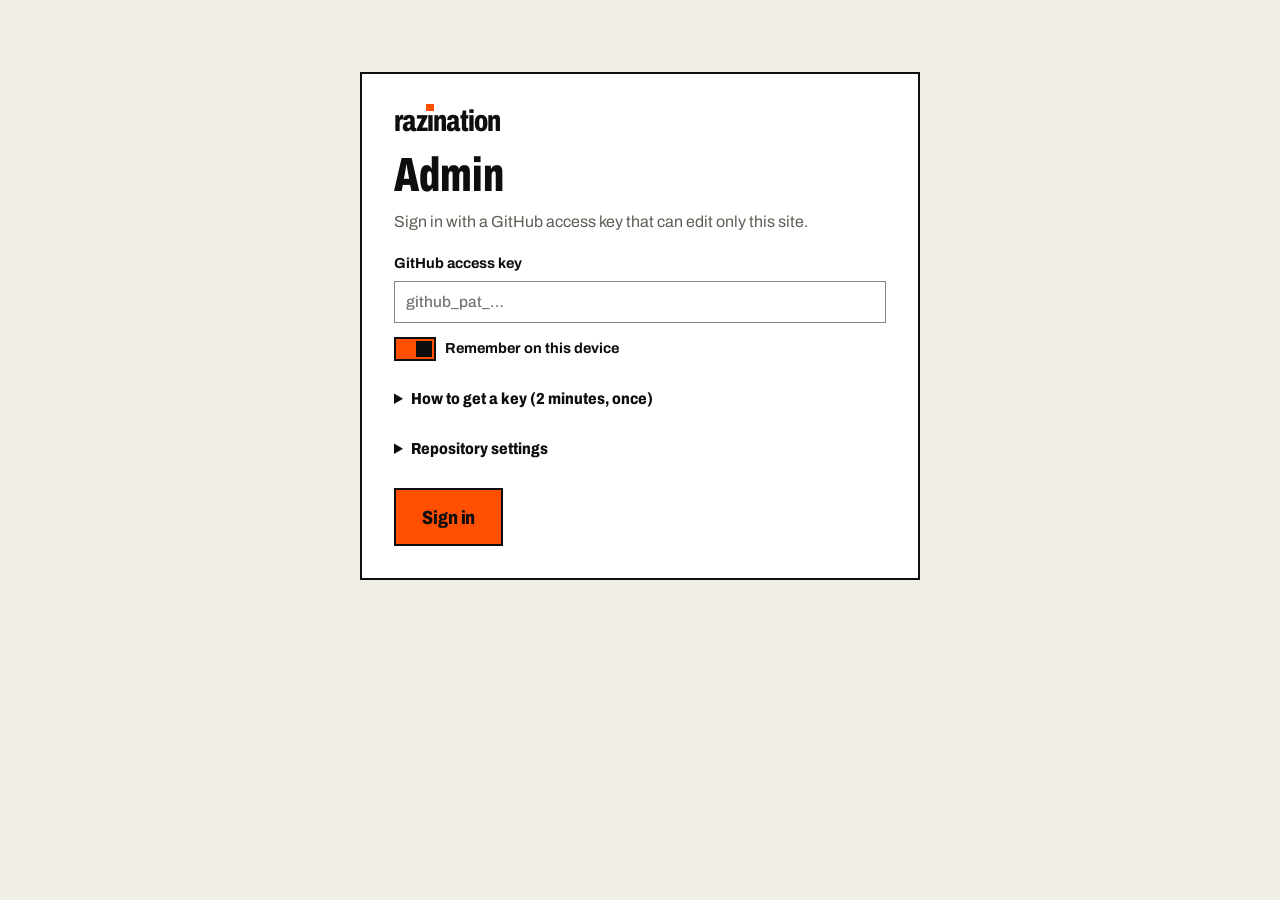
==== admin/index.html @ 31c2bafa "Add admin panel and data-driven pages - /admin/: sign in with a GitHub key; edit simulations (show/h" ====
<!DOCTYPE html>
<html lang="en">
<head>
<meta charset="UTF-8">
<meta name="viewport" content="width=device-width, initial-scale=1">
<meta name="robots" content="noindex, nofollow">
<title>Razination admin</title>
<link rel="icon" href="data:image/svg+xml,%3Csvg xmlns='http://www.w3.org/2000/svg' viewBox='0 0 32 32'%3E%3Crect width='32' height='32' fill='%230E0E0F'/%3E%3Crect x='12' y='13' width='8' height='14' fill='%23F2EFE8'/%3E%3Crect x='11' y='4' width='10' height='6' fill='%23FF4F00'/%3E%3C/svg%3E">
<link rel="stylesheet" href="../css/site.css">
<style>
  body { font-size: 16px; }
  .a-wrap { width: min(1080px, 100% - 32px); margin: 0 auto; }
  .a-top { position: sticky; top: 0; z-index: 20; background: var(--ink); color: var(--paper); }
  .a-top .a-wrap { display: flex; align-items: center; gap: 16px; min-height: 64px; flex-wrap: wrap; padding: 10px 0; }
  .a-top .logo { color: var(--paper); font-size: 26px; margin-right: auto; }
  .a-top .logo small { font-family: var(--mono); font-stretch: 75%; font-weight: 500; font-size: 12px; letter-spacing: .06em; text-transform: uppercase; color: var(--mute-dark); margin-left: 10px; }
  .a-status { font-family: var(--mono); font-stretch: 75%; font-size: 12.5px; letter-spacing: .04em; text-transform: uppercase; color: var(--mute-dark); }
  .a-status.is-dirty { color: var(--orange); }
  .a-top .btn { min-height: 44px; font-size: 16px; padding: 0 18px; }
  .a-top .btn:disabled { opacity: .4; cursor: default; }
  .a-top .lnk { color: var(--paper); font-weight: 600; font-size: 15px; background: none; border: 0; cursor: pointer; text-decoration: underline; text-underline-offset: 4px; padding: 0; }
  .a-tabs { display: flex; gap: 6px; margin: 28px 0 8px; flex-wrap: wrap; border-bottom: 2px solid var(--ink); }
  .a-tab { font: 800 17px var(--sans); font-stretch: 85%; background: none; color: var(--ink); border: 2px solid transparent; border-bottom: 0; padding: 12px 18px; cursor: pointer; margin-bottom: -2px; }
  .a-tab[aria-selected=true] { background: var(--ink); color: var(--paper); }
  main.a-wrap { padding-bottom: 140px; }
  h1.a-h { font-weight: 800; font-stretch: 66%; font-size: 52px; line-height: .95; letter-spacing: -.015em; margin: 36px 0 10px; }
  h2.a-h { font-weight: 800; font-stretch: 75%; font-size: 30px; line-height: 1; margin: 44px 0 12px; }
  .a-help { color: var(--mute); margin: 0 0 18px; max-width: 64ch; line-height: 1.5; }
  .a-help code, .af code { font-family: var(--mono); font-size: 13px; background: var(--paper-2); padding: 1px 5px; }
  .acard { background: #fff; border: 2px solid var(--ink); padding: 18px 20px; margin-bottom: 14px; }
  .acard--flat { background: var(--paper-2); border-color: var(--line); }
  .row { display: flex; align-items: center; gap: 12px 14px; flex-wrap: wrap; }
  .grow { flex: 1; min-width: 180px; }
  .thumb { width: 128px; aspect-ratio: 16/9; object-fit: cover; border: 1px solid var(--ink); background: var(--paper-2); flex: none; }
  .acard h3 { font-size: 22px; font-stretch: 80%; margin: 0 0 2px; }
  .acard small { color: var(--mute); }
  .af { display: grid; gap: 6px; font-weight: 700; font-size: 14.5px; margin-bottom: 14px; }
  .af small { font-weight: 400; color: var(--mute); }
  .grid2 { display: grid; grid-template-columns: 1fr 1fr; gap: 0 18px; }
  .grid3 { display: grid; grid-template-columns: repeat(3, 1fr); gap: 0 18px; }
  .grid4 { display: grid; grid-template-columns: repeat(4, 1fr); gap: 0 14px; }
  @media (max-width: 720px) { .grid2, .grid3, .grid4 { grid-template-columns: 1fr; } }
  input[type=text], input[type=url], input[type=email], input[type=tel], input[type=password], input[type=number], input:not([type]), textarea, select {
    width: 100%; font: 500 15.5px/1.4 var(--sans); color: var(--ink); background: #fff; border: 1.5px solid var(--line-strong); padding: 9px 11px; border-radius: 0;
  }
  input:focus, textarea:focus, select:focus { outline: 3px solid var(--ink); outline-offset: 0; border-color: var(--ink); }
  textarea { resize: vertical; min-height: 64px; }
  input[type=file] { font: 500 14px var(--sans); }
  .sw { display: inline-flex; align-items: center; gap: 9px; font-weight: 700; font-size: 14.5px; cursor: pointer; user-select: none; }
  .sw input { appearance: none; width: 42px; height: 24px; background: var(--line); position: relative; cursor: pointer; margin: 0; border: 2px solid var(--ink); }
  .sw input::after { content: ""; position: absolute; top: 2px; left: 2px; width: 16px; height: 16px; background: var(--ink); transition: left .15s; }
  .sw input:checked { background: var(--orange); }
  .sw input:checked::after { left: 20px; }
  .ib { font: 700 14px var(--sans); background: #fff; color: var(--ink); border: 2px solid var(--ink); padding: 7px 12px; cursor: pointer; text-decoration: none; display: inline-flex; align-items: center; gap: 6px; }
  .ib:hover { background: var(--ink); color: var(--paper); }
  .ib:disabled { opacity: .3; cursor: default; background: #fff; color: var(--ink); }
  .ib--danger { border-color: var(--orange-text); color: var(--orange-text); }
  .ib--danger:hover { background: var(--orange-text); color: #fff; }
  .badge { display: inline-flex; align-items: center; gap: 6px; font-family: var(--mono); font-stretch: 75%; font-size: 11.5px; letter-spacing: .04em; text-transform: uppercase; padding: 3px 7px; background: var(--ink); color: var(--paper); vertical-align: middle; }
  .badge--orange { background: var(--orange); color: var(--ink); }
  .badge--line { background: none; color: var(--mute); border: 1px solid var(--line-strong); }
  .edit { margin-top: 18px; padding-top: 18px; border-top: 2px solid var(--line); }
  .imgs { display: grid; grid-template-columns: repeat(3, 1fr); gap: 16px; }
  @media (max-width: 720px) { .imgs { grid-template-columns: 1fr; } }
  .imgs figure { margin: 0; display: grid; gap: 8px; }
  .imgs img { width: 100%; aspect-ratio: 16/9; object-fit: cover; border: 1px solid var(--ink); background: var(--paper-2); }
  .imgs .empty { aspect-ratio: 16/9; display: grid; place-items: center; border: 1px dashed var(--line-strong); color: var(--mute); font-size: 13px; text-align: center; padding: 8px; }
  .login { width: min(560px, 100% - 32px); margin: 8vh auto; background: #fff; border: 2px solid var(--ink); padding: 32px; }
  .login h1 { font-weight: 800; font-stretch: 66%; font-size: 48px; line-height: .95; margin: 14px 0 12px; }
  .login ol { color: var(--mute); padding-left: 1.2em; font-size: 15px; line-height: 1.5; }
  .login li { margin-bottom: 6px; }
  .msg { padding: 14px 16px; background: #fff; border: 2px solid var(--ink); margin: 18px 0; font-weight: 600; }
  .msg--err { border-color: var(--orange-text); color: var(--orange-text); }
  .msg--ok { border-left: 10px solid var(--ink); }
  details.more { margin: 8px 0 14px; }
  details.more summary { cursor: pointer; font-weight: 800; font-stretch: 85%; margin-bottom: 12px; }
  .pill { display: inline-block; font-family: var(--mono); font-stretch: 75%; font-size: 12px; text-transform: uppercase; letter-spacing: .04em; color: var(--mute); }
  .sticky-note { position: fixed; right: 16px; bottom: 16px; z-index: 30; background: var(--ink); color: var(--paper); padding: 12px 16px; display: none; gap: 12px; align-items: center; box-shadow: 0 0 0 2px var(--orange); }
  .sticky-note.show { display: flex; }
  .sticky-note .btn { min-height: 40px; font-size: 15px; padding: 0 14px; }
  .measure { position: absolute; left: -9999px; top: 0; white-space: nowrap; font-size: 100px; }
</style>
</head>
<body>
<div id="app"></div>
<script src="../js/render.js"></script>
<script src="admin.js"></script>
</body>
</html>
---- css/site.css ----
/* =====================================================================
   RAZINATION · site styles
   ---------------------------------------------------------------------
   Brand idea   "Fail here. Not on the job."  The safe place to make the
                mistake, so it never happens for real.
   Orange       Flight-recorder orange. It marks THE MISTAKE (and the one
                main button on a screen). Nothing else is orange.
   Ink / paper  Everything else. "The right way" is ink with a tick.
   Square       The orange square is the mistake marker: the dot on the
                i in the logo, the cut point in a replay, the week the
                mistakes get designed, the bullet in lists.
   Type         Archivo condensed 800 for headlines (placard energy),
                Archivo for text, Martian Mono only for real data.
   Frame        Every section sits on a 1280 px frame. Simulations run at
                1280x720 and scale down, keeping 16:9, on smaller screens.
   ===================================================================== */

@font-face{font-family:"Archivo";src:url(../fonts/archivo.woff2) format("woff2");font-weight:100 900;font-stretch:62% 125%;font-display:swap}
@font-face{font-family:"Martian Mono";src:url(../fonts/martian-mono.woff2) format("woff2");font-weight:100 800;font-stretch:75% 112.5%;font-display:swap}

:root{
  --ink:#0E0E0F;
  --ink-2:#18181A;
  --ink-3:#242427;
  --paper:#F2EFE8;
  --paper-2:#E8E3D7;
  --mute:#625E57;        /* secondary text on paper  5.6:1 */
  --mute-dark:#A3A097;   /* secondary text on ink    7.4:1 */
  --line:#CFC9BB;
  --line-strong:#8A857C; /* form borders on paper    3.2:1 */
  --line-dark:#36363A;
  --orange:#FF4F00;      /* ink text on it            5.9:1 */
  --orange-text:#B83800; /* orange as text on paper   5.1:1 */
  --frame:1280px;
  --gutter:clamp(16px,3vw,40px);
  --head:66px;
  --sans:"Archivo","Arial Narrow",Arial,sans-serif;
  --mono:"Martian Mono",ui-monospace,Menlo,Consolas,monospace;
  --cut:cubic-bezier(.65,0,.35,1);
}

*{box-sizing:border-box;min-width:0}
html{scroll-behavior:smooth;scroll-padding-top:calc(var(--head) + 12px);-webkit-text-size-adjust:100%}
body{margin:0;background:var(--paper);color:var(--ink);font:400 17px/1.55 var(--sans);font-stretch:100%;-webkit-font-smoothing:antialiased;overflow-x:clip}
img,svg{display:block;max-width:100%}
a{color:inherit}
button{font:inherit;color:inherit}
p{margin:0}
ul,ol{margin:0;padding:0;list-style:none}
:focus-visible{outline:3px solid var(--ink);outline-offset:3px}
.on-ink :focus-visible,.sec--ink :focus-visible,.band :focus-visible,.foot :focus-visible{outline-color:var(--orange)}
.sr-only{position:absolute!important;width:1px;height:1px;padding:0;margin:-1px;overflow:hidden;clip:rect(0 0 0 0);white-space:nowrap;border:0}
.skip{position:absolute;left:12px;top:-80px;z-index:100;background:var(--ink);color:var(--paper);padding:12px 16px;font-weight:700;text-decoration:none}
.skip:focus{top:12px}

.frame{width:min(var(--frame),100% - 2*var(--gutter));margin-inline:auto}

/* ---------- type ---------- */
h1,h2,h3{margin:0;font-weight:800;text-wrap:balance}
.placard{font-stretch:62%;font-weight:800;letter-spacing:-.018em;line-height:.86}
.hero .frame{container-type:inline-size}
h1.placard{font-size:clamp(40px,11.5vw,156px);font-size:calc(var(--fit,13)*1cqi);white-space:nowrap}
h1.placard>span{display:inline-block}
@media(max-width:700px){h1.placard{white-space:normal;font-size:calc(var(--fit-m,20)*1cqi);line-height:.88}}
h2.placard{font-size:clamp(46px,7.6vw,104px)}
h3{font-size:24px;font-stretch:88%;letter-spacing:-.015em;line-height:1.08}
.data{font-family:var(--mono);font-stretch:75%;font-weight:500;font-size:12.5px;letter-spacing:.03em;text-transform:uppercase;line-height:1.4}
.sq{display:inline-block;width:.62em;height:.62em;background:var(--orange);flex:none}
.sq--ink{background:var(--ink)}
.lede{font-size:clamp(18px,1.55vw,21px);line-height:1.42}
.mute{color:var(--mute)}

/* ---------- logo: the first i carries an orange square for a dot ---------- */
.logo{display:inline-flex;align-items:baseline;text-decoration:none;font-weight:800;font-stretch:72%;font-size:30px;letter-spacing:-.025em;line-height:1}
.logo .i{position:relative;display:inline-block}
.logo .i::after{content:"";position:absolute;left:50%;top:-.07em;width:.25em;height:.25em;margin-left:-.125em;background:var(--orange)}

/* ---------- buttons ---------- */
.btn{--b:var(--orange);--t:var(--ink);--s:var(--ink);position:relative;display:inline-flex;align-items:center;justify-content:center;gap:12px;min-height:58px;padding:0 26px;background:var(--b);color:var(--t);border:2px solid var(--ink);font-weight:800;font-stretch:82%;font-size:19px;letter-spacing:-.005em;line-height:1;text-decoration:none;cursor:pointer;transition:background .14s,color .14s,border-color .14s}
.btn:hover{background:var(--ink);color:var(--paper)}
.btn:active{transform:translateY(1px)}
.btn--ghost{--b:var(--paper)}
.btn--ink{--b:var(--ink);--t:var(--paper)}
.btn--ink:hover{background:var(--paper);color:var(--ink)}
.sec--ink .btn:hover,.band .btn:hover{background:var(--paper);color:var(--ink);border-color:var(--paper)}
.report .btn:hover{background:var(--ink);color:var(--paper);border-color:var(--ink)}
.btn--sm{min-height:44px;padding:0 18px;font-size:16px}
.btn small{font-family:var(--mono);font-stretch:75%;font-weight:500;font-size:11.5px;letter-spacing:.04em;text-transform:uppercase;opacity:.8}
.btn .ic{width:16px;height:16px;flex:none}
.tri{width:0;height:0;border-left:13px solid currentColor;border-top:8px solid transparent;border-bottom:8px solid transparent;flex:none}
.arrow{display:inline-flex;align-items:center;gap:8px;font-weight:800;font-stretch:85%;text-decoration:none;border-bottom:2px solid currentColor;padding-bottom:2px;line-height:1.1}
.arrow svg{width:15px;height:15px;transition:transform .15s var(--cut)}
button.arrow{background:none;border:0;border-bottom:2px solid currentColor;padding:0 0 2px;cursor:pointer;font:inherit;font-weight:800;font-stretch:85%}
.arrow:hover svg{transform:translateX(4px)}

/* ---------- header ---------- */
.top{position:sticky;top:0;z-index:60;background:var(--paper);border-bottom:2px solid var(--ink)}
.top .frame{display:flex;align-items:center;justify-content:space-between;gap:20px;height:var(--head)}
.nav{display:flex;align-items:center;gap:clamp(14px,2.4vw,34px)}
.nav a:not(.btn){font-weight:600;font-size:16px;text-decoration:none;padding:6px 0;border-bottom:3px solid transparent}
.nav a:not(.btn):hover{border-bottom-color:var(--ink)}
.nav a[aria-current=page]{border-bottom-color:var(--orange)}
@media(max-width:880px){.nav a:not(.btn):not(:first-child){display:none}}

/* ---------- sections ---------- */
.sec{padding:clamp(72px,8vw,112px) 0}
.sec--ink{background:var(--ink);color:var(--paper)}
.sec--alt{background:var(--paper-2);border-top:2px solid var(--ink);border-bottom:2px solid var(--ink)}
.sec-head{display:grid;grid-template-columns:minmax(0,1.5fr) minmax(0,1fr);gap:22px 56px;align-items:end;margin-bottom:clamp(40px,5vw,64px)}
.sec-head p{font-size:19px;line-height:1.45;max-width:34ch}
.sec--ink .sec-head p{color:var(--mute-dark)}
@media(max-width:880px){.sec-head{grid-template-columns:minmax(0,1fr)}}

/* =====================================================================
   HERO
   ===================================================================== */
.hero{padding:clamp(22px,2.6vw,34px) 0 16px}
.hero__row{display:grid;grid-template-columns:minmax(0,1fr) auto;gap:20px 48px;align-items:end;margin-top:8px}
.hero__row .lede{font-size:19px;max-width:54ch}
.hero__cta{display:flex;flex-wrap:wrap;gap:14px;align-items:center}
.byline{display:inline-flex;align-items:center;gap:10px;margin-top:10px;font-size:15px;text-decoration:none}
.byline img{width:34px;height:34px;border-radius:50%;border:2px solid var(--ink);object-fit:cover}
.byline b{font-weight:700}
.byline:hover span{text-decoration:underline}
.hero__facts{margin-top:14px;color:var(--mute);display:flex;flex-wrap:wrap;gap:6px 18px}
.hero__facts span{display:inline-flex;align-items:center;gap:8px}
.hero__facts .sq{width:8px;height:8px;background:var(--ink)}
.hero__side{display:flex;flex-direction:column;align-items:flex-start}
@media(max-width:980px){.hero__row{grid-template-columns:minmax(0,1fr)}}

/* the ink band that carries the stage */
.band{background:var(--ink);color:var(--paper);padding:0 0 clamp(48px,6vw,80px)}
.band--top{padding-top:14px}

/* =====================================================================
   STAGE  (tabs · 1280x720 screen · replay timeline · deck)
   ===================================================================== */
.stage{position:relative}
.stage__bar{display:flex;align-items:flex-end;justify-content:space-between;gap:16px;flex-wrap:wrap}
.tabs{display:flex;gap:6px;align-items:flex-end;flex-wrap:wrap}
.tabs__lab{align-self:center;margin-right:10px;color:var(--mute-dark)}
.tab{position:relative;display:grid;grid-template-columns:auto auto;align-items:center;gap:2px 12px;padding:11px 18px 13px 12px;background:transparent;color:var(--paper);border:2px solid var(--line-dark);border-bottom:0;cursor:pointer;text-align:left;overflow:hidden}
.tab img{grid-row:span 2;width:58px;height:33px;object-fit:cover;border:1px solid var(--line-dark)}
.tab b{font-weight:800;font-stretch:85%;font-size:18px;line-height:1.05;letter-spacing:-.01em}
.tab span{font-size:13px;color:var(--mute-dark);line-height:1.1}
.tab:hover{border-color:var(--mute-dark)}
.tab[aria-selected=true]{background:var(--paper);color:var(--ink);border-color:var(--paper);padding-top:15px}
.tab[aria-selected=true] span{color:var(--mute)}
.tab::after{content:"";position:absolute;left:0;bottom:0;height:4px;width:100%;background:var(--orange);transform-origin:0 50%;transform:scaleX(var(--prog,0))}
.tab:not([aria-selected=true])::after{display:none}
.stage__title{display:flex;align-items:baseline;gap:14px;flex-wrap:wrap;padding-bottom:14px}
.stage__title h2{font-size:clamp(30px,3.6vw,48px);font-stretch:66%;letter-spacing:-.015em;line-height:.95}
.stage__title .data{color:var(--mute-dark)}
.stage__nav{display:flex;gap:8px;padding-bottom:14px}
.stage__nav a,.stage__nav button{display:inline-grid;place-items:center;width:46px;height:46px;border:2px solid var(--line-dark);background:none;color:var(--paper);cursor:pointer;text-decoration:none}
.stage__nav a:hover,.stage__nav button:hover{border-color:var(--paper)}
.stage__nav svg{width:18px;height:18px}

.screen{position:relative;width:100%;aspect-ratio:16/9;background:#000;overflow:hidden;outline:2px solid var(--paper);outline-offset:0}
.screen:fullscreen{outline:0;aspect-ratio:auto;background:#000}
.screen:-webkit-full-screen{outline:0;background:#000}
.cover{position:absolute;inset:0;cursor:pointer}
.cover img{position:absolute;inset:0;width:100%;height:100%;object-fit:cover}
.cover .after{opacity:0}
.cover.is-after .after{opacity:1}
.cover::after{content:"";position:absolute;inset:0;box-shadow:inset 0 0 0 0 var(--orange);pointer-events:none;transition:box-shadow .5s ease-out}
.cover.is-cut::after{box-shadow:inset 0 0 0 10px var(--orange);transition:none}
.cover__mark{position:absolute;top:18px;right:18px;display:flex;align-items:center;gap:10px;padding:9px 12px;background:var(--ink);color:var(--paper);border:2px solid var(--ink);opacity:0;transform:translateY(-6px);transition:opacity .2s,transform .2s var(--cut)}
.cover.is-after .cover__mark{opacity:1;transform:none}
.cover__mark .sq{width:12px;height:12px}
.btn.start{position:absolute;left:50%;bottom:clamp(14px,3.6%,32px);transform:translateX(-50%);z-index:3;--b:var(--paper);--t:var(--ink);min-height:64px;padding:0 30px;font-size:21px;gap:14px}
.btn.start .tri{color:var(--orange);border-left-width:16px;border-top-width:10px;border-bottom-width:10px}
.btn.start:hover{background:var(--ink);color:var(--paper);border-color:var(--paper)}
.btn.start:active{transform:translate(-50%,1px)}
.frame-sim{position:absolute;left:0;top:0;width:1280px;height:720px;border:0;transform-origin:0 0;background:#000;opacity:0;transition:opacity .2s}
.frame-sim.is-ready{opacity:1}
.screen__loading{position:absolute;inset:0;display:none;place-items:center;color:var(--mute-dark)}
.stage.is-live .cover{display:none}
.stage.is-live .screen__loading{display:grid}
@media(max-width:700px){
  .start{min-height:42px;padding:0 14px;font-size:15px;gap:8px;white-space:nowrap}
  .start small{display:none}
  .tabs__lab{display:none}
  .tabs{flex-wrap:nowrap;gap:4px}
  .tab{grid-template-columns:auto;padding:10px 12px 12px}
  .tab[aria-selected=true]{padding-top:13px}
  .tab img,.tab span{display:none}
  .tab b{font-size:16px}
}

/* replay timeline */
.replay{display:grid;grid-template-columns:auto auto minmax(0,1fr) auto;align-items:center;gap:16px;padding:12px 16px;background:var(--ink-2);outline:2px solid var(--paper);outline-offset:0;margin-top:2px}
.replay__btn{display:grid;place-items:center;width:36px;height:36px;border:2px solid var(--line-dark);background:none;color:var(--paper);cursor:pointer}
.replay__btn:hover{border-color:var(--paper)}
.replay__btn svg{width:14px;height:14px}
.replay__btn[hidden]{display:none}
.replay__lab{color:var(--mute-dark);white-space:nowrap}
.replay__lab--hap{color:var(--orange)}
.track{position:relative;height:36px;--v:0;--cut:.42}
.track::before{content:"";position:absolute;left:0;right:0;top:50%;height:6px;margin-top:-3px;background:linear-gradient(90deg,var(--line-dark) 0 calc(var(--cut)*100%),#5a2410 calc(var(--cut)*100%) 100%)}
.track__fill{position:absolute;left:0;top:50%;height:6px;margin-top:-3px;width:calc(var(--v)*100%);background:linear-gradient(90deg,var(--paper) 0 calc(var(--cut)/max(var(--v),.001)*100%),var(--orange) 0);pointer-events:none}
.track__cut{position:absolute;top:50%;left:calc(var(--cut)*100%);width:16px;height:16px;margin:-8px 0 0 -8px;background:var(--orange);pointer-events:none}
.track__head{position:absolute;top:4px;bottom:4px;left:calc(var(--v)*100%);width:4px;margin-left:-2px;background:var(--paper);pointer-events:none}
.track input{position:absolute;inset:0;width:100%;height:100%;margin:0;opacity:0;cursor:ew-resize;touch-action:pan-y}
.track input:focus-visible+.track__head{outline:3px solid var(--orange);outline-offset:4px}
.stage.is-live .replay{display:none}
@media(max-width:700px){.replay{grid-template-columns:auto minmax(0,1fr);gap:10px}.replay__lab{display:none}}

/* deck: you do · what happens · what sticks */
.deck{display:grid;grid-template-columns:repeat(3,minmax(0,1fr));outline:2px solid var(--paper);outline-offset:0;margin-top:2px}
.deck__cell{position:relative;display:flex;flex-direction:column;gap:8px;padding:20px 22px 22px;transition:opacity .25s}
.deck__cell .data{display:flex;align-items:center;gap:8px}
.deck__cell b{font-weight:800;font-stretch:80%;font-size:clamp(20px,1.9vw,25px);line-height:1.04;letter-spacing:-.01em}
.deck__cell small{font-family:var(--mono);font-stretch:75%;font-size:11.5px;letter-spacing:.03em;text-transform:uppercase;opacity:.85}
.deck__cell--do{background:var(--paper);color:var(--ink)}
.deck__cell--do .data{color:var(--mute)}
.deck__cell--hap{background:var(--orange);color:var(--ink)}
.deck__cell--stick{background:var(--ink-3);color:var(--paper);outline:2px solid var(--paper);outline-offset:-2px}
.deck__cell--stick .data{color:var(--mute-dark)}
.tick{width:18px;height:18px;flex:none}
.deck__cell--stick .tick{width:22px;height:22px}
.deck.is-replaying .deck__cell--hap:not(.is-lit),.deck.is-replaying .deck__cell--stick:not(.is-lit){opacity:.55}
.deck__act{display:flex;align-items:center;gap:22px;padding-bottom:14px;margin-left:auto}
.deck__act button,.deck__act a{display:inline-flex;align-items:center;gap:9px;background:none;border:0;padding:0;color:var(--paper);text-decoration:none;cursor:pointer;white-space:nowrap}
.deck__act svg{width:14px;height:14px;flex:none}
.deck__act button:hover,.deck__act a:hover{color:var(--orange)}
.deck__act [data-reset]{display:none}
.stage.is-live .deck__act [data-reset]{display:inline-flex}
@media(max-width:960px){.deck{grid-template-columns:minmax(0,1fr)}}
@media(max-width:700px){.deck__act{display:none}}

.stage__foot{display:flex;justify-content:space-between;gap:12px 24px;flex-wrap:wrap;margin-top:16px;color:var(--mute-dark);font-size:14.5px}
.stage__foot .arrow{color:var(--paper);font-size:17px}
.share{display:none}
@media(max-width:820px){.share{display:inline-flex}}

/* rating plate: the facts, no logos */
.plate{display:grid;grid-template-columns:repeat(6,minmax(0,1fr));margin-top:clamp(36px,4vw,56px);border:1px solid var(--line-dark)}
.plate div{padding:16px 18px;border-right:1px solid var(--line-dark)}
.plate div:last-child{border-right:0}
.plate dt{color:var(--mute-dark)}
.plate dd{margin:6px 0 0;font-weight:800;font-stretch:76%;font-size:20px;line-height:1.1;letter-spacing:-.01em}
.plate{margin-inline:0}
@media(max-width:1100px){.plate{grid-template-columns:repeat(3,minmax(0,1fr))}.plate div:nth-child(3){border-right:0}.plate div:nth-child(-n+3){border-bottom:1px solid var(--line-dark)}}
@media(max-width:560px){.plate{grid-template-columns:repeat(2,minmax(0,1fr))}.plate div{border-right:0!important;border-bottom:1px solid var(--line-dark)}.plate div:nth-child(odd){border-right:1px solid var(--line-dark)!important}}

/* =====================================================================
   SLIDE 14
   ===================================================================== */
.vs{position:relative}
.flip{display:flex;flex-direction:column;gap:10px;align-items:flex-start;margin-top:22px}
.vs__switch{display:inline-flex;border:2px solid var(--ink)}
.vs__switch button{min-height:60px;padding:0 26px;background:var(--paper);border:0;cursor:pointer;font-weight:800;font-stretch:82%;font-size:20px}
.vs__switch button+button{border-left:2px solid var(--ink)}
.vs__switch button:hover{background:#fff}
.vs__switch button[aria-pressed=true]{background:var(--ink);color:var(--paper)}
.vs__screen{position:relative;aspect-ratio:16/9;border:2px solid var(--ink);overflow:hidden;background:#fff;container-type:inline-size}
.vs__sim{position:absolute;inset:0;width:100%;height:100%;object-fit:cover;opacity:0;pointer-events:none}
.vs.is-sim .vs__sim{opacity:1}
.vs.is-sim .slide{visibility:hidden}
/* a lovingly dull e-learning slide, drawn on a 1280x720 grid (cqw units) */
.slide{position:absolute;inset:0;display:grid;grid-template-rows:auto 1fr auto;font-family:Arial,Helvetica,sans-serif;color:#333;background:#fff}
.slide__top{display:flex;justify-content:space-between;align-items:center;padding:1.6cqw 2.5cqw;background:#2f5f8a;color:#fff;font-size:1.5cqw}
.slide__prog{height:.55cqw;background:#d7dfe8}
.slide__prog i{display:block;height:100%;width:36.8%;background:#7aa7cf}
.slide__body{display:grid;grid-template-columns:1.25fr 1fr;gap:3cqw;padding:3.4cqw 4.4cqw 0;align-items:start}
.slide h3{font-family:Arial,Helvetica,sans-serif;font-weight:700;font-stretch:100%;font-size:3.6cqw;letter-spacing:0;color:#2f5f8a;margin-bottom:2.2cqw}
.slide ol{list-style:decimal;padding-left:2.6cqw;font-size:2.1cqw;line-height:1.55}
.slide ol li{padding-left:.6cqw}
.slide__note{margin-top:2.2cqw;font-size:1.55cqw;color:#777;font-style:italic}
.slide__clip{border:1px solid #ddd;background:#f6f7f9;padding:1.5cqw}
.slide__clip svg{width:100%}
.slide__clip p{font-size:1.25cqw;color:#888;text-align:center;margin-top:.8cqw}
.slide__foot{display:flex;justify-content:space-between;align-items:center;padding:1.6cqw 2.5cqw;border-top:1px solid #e3e3e3;font-size:1.4cqw;color:#888}
.slide__foot span:first-child{display:flex;gap:1cqw}
.slide__btn{padding:.9cqw 2.2cqw;border:1px solid #2f5f8a;background:#fff;color:#2f5f8a;font-family:Arial,Helvetica,sans-serif;font-size:1.5cqw;cursor:pointer}
.slide__btn--next{background:#2f5f8a;color:#fff;position:relative}
.slide__btn--next::after{content:"";position:absolute;inset:-.6cqw;border:3px solid var(--orange);animation:nudge 1.6s ease-in-out infinite}
@keyframes nudge{0%,100%{opacity:0;transform:scale(.96)}50%{opacity:1;transform:scale(1)}}
.vs__cap{display:grid;grid-template-columns:minmax(0,1fr) auto;gap:16px 32px;align-items:center;padding:20px 24px;background:var(--ink);color:var(--paper)}
.vs__cap b{font-weight:800;font-stretch:80%;font-size:clamp(20px,2vw,26px);line-height:1.1}
.vs:not(.is-sim) .vs__cap .s,.vs.is-sim .vs__cap .d{display:none}
.vs__act{display:flex;gap:28px;align-items:center;flex-wrap:wrap}
.vs__act button{background:none;border:0;border-bottom:2px solid currentColor;cursor:pointer;color:inherit}
.vs.is-sim .vs__cap{background:var(--orange);color:var(--ink)}
.vs__cap .arrow{white-space:nowrap}
@media(max-width:700px){.vs__cap{grid-template-columns:minmax(0,1fr)}}

/* =====================================================================
   WHO
   ===================================================================== */
.who{display:grid;grid-template-columns:minmax(0,5fr) minmax(0,7fr);gap:clamp(32px,5vw,80px);align-items:center}
.who__pic{position:relative;margin:0;isolation:isolate}
.who__pic img{width:100%;height:auto;aspect-ratio:1;object-fit:cover;border:2px solid var(--ink);filter:grayscale(.15) contrast(1.04)}
.who__pic figcaption{position:absolute;left:-2px;bottom:-2px;background:var(--ink);color:var(--paper);padding:10px 14px}
.who blockquote{margin:28px 0 34px;font-weight:700;font-stretch:88%;font-size:clamp(22px,2.3vw,30px);line-height:1.22;letter-spacing:-.012em;max-width:30ch}
.who blockquote::before{content:"";display:block;width:16px;height:16px;background:var(--orange);margin-bottom:18px}
.facts{display:grid;grid-template-columns:repeat(2,minmax(0,1fr));border-top:2px solid var(--ink)}
.facts div{padding:16px 0;border-bottom:1px solid var(--line)}
.facts div:nth-child(odd){padding-right:20px}
.facts dt{color:var(--mute)}
.facts dd{margin:4px 0 0;font-weight:700;font-size:17px;line-height:1.3}
.who .arrow{margin-top:28px}
@media(max-width:880px){.who{grid-template-columns:minmax(0,1fr)}.who__pic{max-width:240px}}

/* =====================================================================
   PROCESS: a five-week gantt on ink
   ===================================================================== */
.gantt{--label:300px;position:relative}
.gantt__weeks{display:grid;grid-template-columns:var(--label) repeat(5,minmax(0,1fr));border-bottom:1px solid var(--line-dark);padding-bottom:12px;color:var(--mute-dark)}
.gantt__weeks span:not(:first-child){padding-left:12px;border-left:1px solid var(--line-dark)}
.g-row{display:grid;grid-template-columns:var(--label) minmax(0,1fr);border-bottom:1px solid var(--line-dark);min-height:118px}
.g-row__lab{padding:22px 24px 22px 0}
.g-row__lab h3{font-size:24px;font-stretch:82%;display:flex;align-items:center;gap:12px}
.g-row__lab h3 .n{font-family:var(--mono);font-stretch:75%;font-weight:500;font-size:12px;color:var(--mute-dark);letter-spacing:.04em}
.g-row__lab p{margin-top:6px;color:var(--mute-dark);font-size:15px;line-height:1.4}
.g-row__lane{position:relative;background:repeating-linear-gradient(90deg,transparent 0 calc(20% - 1px),var(--line-dark) calc(20% - 1px) 20%)}
.g-bar{position:absolute;top:24px;height:34px;left:calc(var(--s)*20%);width:calc((var(--e) - var(--s))*20%);background:var(--paper);color:var(--ink);display:flex;align-items:center;padding:0 12px;font-weight:800;font-stretch:80%;font-size:15px;white-space:nowrap;overflow:hidden;transform-origin:0 50%;transition:transform .6s var(--cut) calc(var(--i)*90ms)}
.g-bar--mistake{background:var(--orange)}
.g-you{position:absolute;top:72px;left:calc(var(--s)*20%);display:flex;align-items:center;gap:8px;color:var(--paper);font-size:14px;white-space:nowrap;transition:opacity .4s calc(var(--i)*90ms + .4s)}
.g-you i{display:block;width:calc(var(--w)*1px);height:6px;background:var(--mute-dark);flex:none}
.g-you b{font-weight:700}
.gantt.is-hidden .g-bar{transform:scaleX(0)}
.gantt.is-hidden .g-you{opacity:0}
.g-live{position:absolute;right:0;top:-2px;display:flex;align-items:center;gap:10px;transform:translateY(-100%);padding-bottom:10px;font-weight:800;font-stretch:80%;font-size:18px}
.gantt__legend{display:flex;gap:28px;flex-wrap:wrap;margin-top:22px;color:var(--mute-dark);font-size:14.5px}
.gantt__legend span{display:inline-flex;align-items:center;gap:10px}
.gantt__legend i{display:block;width:28px;height:12px;background:var(--paper)}
.gantt__legend i.y{height:5px;background:var(--mute-dark)}
.gantt__legend i.m{width:12px;background:var(--orange)}
@media(max-width:900px){
  .gantt{--label:0px}
  .gantt__weeks{grid-template-columns:repeat(5,minmax(0,1fr))}.gantt__weeks span:first-child{display:none}
  .g-row{grid-template-columns:minmax(0,1fr);min-height:0;padding-bottom:16px}
  .g-row__lab{padding:20px 0 8px}
  .g-row__lane{height:86px}
  .g-bar{top:8px;height:26px;font-size:13px;padding:0 8px;color:transparent}.g-you{top:54px;left:0;font-size:13px;white-space:normal}
  .g-live{display:none}
}

/* =====================================================================
   PRICING
   ===================================================================== */
.prices{display:grid;grid-template-columns:repeat(3,minmax(0,1fr));gap:24px}
.price{position:relative;display:flex;flex-direction:column;padding:28px 28px 30px;background:var(--paper);border:2px solid var(--ink)}
.price__weeks{display:grid;grid-template-columns:repeat(5,1fr);gap:4px;margin-bottom:8px}
.price__weeks i{height:12px;background:var(--line)}
.price__weeks i.on{background:var(--ink)}
.price__wk{color:var(--mute)}
.price h3{margin-top:26px;font-size:clamp(40px,4.2vw,56px);font-stretch:62%;line-height:.9;letter-spacing:-.01em}
.price__amt{display:flex;align-items:baseline;gap:10px;margin-top:10px}
.price__amt span{color:var(--mute)}
.price__amt b{font-weight:800;font-stretch:70%;font-size:clamp(46px,5vw,68px);line-height:1;letter-spacing:-.02em}
.price__for{margin:14px 0 22px;font-size:17px;line-height:1.4;font-weight:600}
.price ul{display:grid;gap:10px;margin-bottom:28px;padding-top:20px;border-top:1px solid var(--line);font-size:15.5px;line-height:1.4}
.price li{display:grid;grid-template-columns:12px 1fr;gap:12px}
.price li::before{content:"";width:9px;height:9px;margin-top:6px;background:var(--ink)}
.price .btn{margin-top:auto;align-self:flex-start}
.price--core{background:var(--ink);color:var(--paper)}
.price--core .price__wk,.price--core .price__amt span{color:var(--mute-dark)}
.price--core .price__weeks i{background:var(--line-dark)}
.price--core .price__weeks i.on{background:var(--paper)}
.price--core ul{border-top-color:var(--line-dark)}
.price--core li::before{background:var(--paper)}
.price--core .btn:hover{background:var(--paper);color:var(--ink);border-color:var(--paper)}
.terms{display:flex;flex-wrap:wrap;gap:12px 32px;margin-top:28px;font-size:15.5px}
.terms span{display:inline-flex;align-items:center;gap:10px}
.terms .sq{width:9px;height:9px;background:var(--ink)}
@media(max-width:980px){.prices{grid-template-columns:minmax(0,1fr);max-width:560px}.price--core{order:-1}}

/* =====================================================================
   FAQ (answers visible)
   ===================================================================== */
.qa{display:grid;grid-template-columns:repeat(3,minmax(0,1fr));gap:0 40px;border-top:2px solid var(--ink)}
.qa div{padding:26px 0 30px;border-bottom:1px solid var(--line)}
.qa h3{font-size:22px;font-stretch:85%;margin-bottom:10px}
.qa p{color:var(--mute);font-size:16px;line-height:1.5}
@media(max-width:980px){.qa{grid-template-columns:repeat(2,minmax(0,1fr))}}
@media(max-width:640px){.qa{grid-template-columns:minmax(0,1fr)}}

/* =====================================================================
   CONTACT: an incident report on ink
   ===================================================================== */
.contact{display:grid;grid-template-columns:minmax(0,5fr) minmax(0,7fr);gap:clamp(32px,5vw,80px);align-items:start}
.contact .lede{color:var(--mute-dark);margin-top:24px;max-width:32ch}
.promise{display:grid;gap:12px;margin-top:34px;font-size:16px;color:var(--paper)}
.promise li{display:flex;gap:12px;align-items:flex-start}
.promise .tick{margin-top:3px}
.contact__alt{margin-top:34px;color:var(--mute-dark);font-size:15px}
.contact__alt a{color:var(--paper)}
.report{background:var(--paper);color:var(--ink);border:2px solid var(--paper)}
.report__head{display:flex;justify-content:space-between;gap:12px;padding:14px 22px;border-bottom:2px solid var(--ink);background:var(--paper-2)}
.report__body{display:grid;grid-template-columns:repeat(2,minmax(0,1fr));gap:0}
.field{display:flex;flex-direction:column;gap:8px;padding:18px 22px;border-bottom:1px solid var(--line)}
.field:nth-child(odd):not(.field--wide){border-right:1px solid var(--line)}
.field--wide{grid-column:1/-1}
.field label,.field legend{display:flex;gap:10px;align-items:baseline;font-weight:700;font-size:15px;padding:0}
.field label .data,.field legend .data{color:var(--mute)}
.field label em,.field legend em{font-style:normal;font-weight:400;color:var(--mute);font-size:14px}
.field input,.field textarea,.field select{width:100%;padding:12px 12px;border:1.5px solid var(--line-strong);background:#fff;font:inherit;font-size:16px;color:var(--ink);border-radius:0}
.field textarea{min-height:120px;resize:vertical}
.field input:focus,.field textarea:focus{outline:3px solid var(--ink);outline-offset:0;border-color:var(--ink)}
fieldset.field{margin:0;border:0;border-bottom:1px solid var(--line)}
.chips{display:flex;flex-wrap:wrap;gap:8px}
.chips label{position:relative;font-weight:600;font-size:14.5px}
.chips input{position:absolute;opacity:0;width:1px;height:1px}
.chips span{display:inline-block;padding:8px 12px;border:1.5px solid var(--line-strong);background:#fff;cursor:pointer}
.chips input:checked+span{background:var(--ink);color:var(--paper);border-color:var(--ink)}
.chips input:focus-visible+span{outline:3px solid var(--ink);outline-offset:2px}
.report__foot{display:flex;justify-content:space-between;align-items:center;gap:16px;flex-wrap:wrap;padding:20px 22px}
.report__foot p{font-size:13.5px;color:var(--mute);max-width:36ch}
.report__foot p a{color:var(--ink)}
.report__done{display:none;padding:48px 28px;text-align:left}
.report__done h3{font-size:34px;font-stretch:66%;margin:14px 0 10px}
.report.is-sent .report__body,.report.is-sent .report__foot{display:none}
.report.is-sent .report__done{display:block}
.report__err{padding:0 22px 18px;color:var(--orange-text);font-weight:600}
.report__err:empty{padding:0}
.hp{display:none}
@media(max-width:980px){.contact{grid-template-columns:minmax(0,1fr)}}
@media(max-width:600px){.report__body{grid-template-columns:minmax(0,1fr)}.field:nth-child(odd):not(.field--wide){border-right:0}}

/* =====================================================================
   SIMULATIONS PAGE: grid of cards
   ===================================================================== */
.group+.group{margin-top:clamp(64px,7vw,96px)}
.group__head{display:flex;justify-content:space-between;align-items:baseline;gap:16px;flex-wrap:wrap;padding-bottom:16px;margin-bottom:28px;border-bottom:2px solid var(--ink)}
.group__head h2{font-size:clamp(34px,4vw,52px);font-stretch:62%;line-height:.95}
.group__head .data{color:var(--mute)}
.cards{display:grid;grid-template-columns:repeat(6,minmax(0,1fr));gap:36px 24px}
.card{grid-column:span 2;display:flex;flex-direction:column;text-decoration:none}
.cards--wide .card:nth-child(n+4){grid-column:span 3}
.card__pic{position:relative;aspect-ratio:16/9;border:2px solid var(--ink);overflow:hidden;background:var(--ink)}
.card__pic img{position:absolute;inset:0;width:100%;height:100%;object-fit:cover}
.card__pic .after{opacity:0}
.card:hover .card__pic .after,.card:focus-visible .card__pic .after{opacity:1}
.card__pic .flag{position:absolute;left:10px;top:10px;display:flex;align-items:center;gap:8px;padding:6px 9px;background:var(--ink);color:var(--paper);opacity:0}
.card:hover .flag,.card:focus-visible .flag{opacity:1}
.card__pic .flag .sq{width:9px;height:9px}
.card__pic .play{position:absolute;right:10px;bottom:10px;display:flex;align-items:center;gap:10px;padding:9px 12px;background:var(--orange);border:2px solid var(--ink);font-weight:800;font-stretch:85%;font-size:15px;transform:translateY(8px);opacity:0;transition:transform .2s var(--cut),opacity .2s}
.card:hover .play,.card:focus-visible .play{opacity:1;transform:none}
.card__body{display:grid;grid-template-columns:auto 1fr;gap:4px 14px;padding-top:16px}
.card__body .n{grid-row:span 3;color:var(--mute);padding-top:5px}
.card h3{font-size:26px;font-stretch:72%}
.card p{font-size:15.5px;color:var(--mute);line-height:1.4}
.card .data{color:var(--mute)}
.card[aria-current=true] .card__pic{outline:4px solid var(--orange);outline-offset:4px}
@media(max-width:980px){.cards{grid-template-columns:repeat(2,minmax(0,1fr))}.card,.cards--wide .card:nth-child(n+4){grid-column:span 1}}
@media(max-width:600px){.cards{grid-template-columns:minmax(0,1fr)}}

/* closing band */
.closer{display:grid;grid-template-columns:minmax(0,1fr) auto;gap:24px 48px;align-items:end}
.closer .lede{color:var(--mute-dark);margin-top:18px}
@media(max-width:880px){.closer{grid-template-columns:minmax(0,1fr)}}

/* =====================================================================
   FOOTER
   ===================================================================== */
.foot{background:var(--ink);color:var(--paper);padding:72px 0 36px;border-top:1px solid var(--line-dark)}
.foot__grid{display:grid;grid-template-columns:minmax(0,1.6fr) repeat(3,minmax(0,1fr));gap:40px}
.foot .logo{color:var(--paper);font-size:36px}
.foot__why{display:flex;gap:14px;margin-top:22px;max-width:40ch;color:var(--mute-dark);font-size:15.5px;line-height:1.45}
.foot__why .sq{width:14px;height:14px;margin-top:4px}
.foot h4{margin:0 0 14px;color:var(--mute-dark);font-weight:500}
.foot ul{display:grid;gap:9px}
.foot ul a{text-decoration:none;font-weight:600}
.foot ul a:hover{color:var(--orange)}
.foot__base{display:flex;justify-content:space-between;gap:16px;flex-wrap:wrap;margin-top:64px;padding-top:22px;border-top:1px solid var(--line-dark);font-size:14px;color:var(--mute-dark)}
@media(max-width:880px){.foot__grid{grid-template-columns:repeat(2,minmax(0,1fr))}.foot__grid>div:first-child{grid-column:1/-1}}

/* legal pages */
.legal{padding:clamp(56px,8vw,110px) 0}
.legal .frame{max-width:760px}
.legal h1.placard{font-size:clamp(44px,7.4vw,92px);white-space:normal;overflow-wrap:anywhere;margin-bottom:36px}
.legal h2{font-size:22px;font-stretch:85%;margin:40px 0 10px}
.legal p,.legal address{margin:0 0 1em;font-style:normal;line-height:1.6}
.legal .todo{background:#FFE58A;color:var(--ink);padding:1px 6px;font-weight:700}
.legal .notice{border:2px dashed var(--ink);padding:14px 18px;margin-bottom:40px;font-size:15px;color:var(--mute)}

@media(prefers-reduced-motion:reduce){
  html{scroll-behavior:auto}
  *,*::before,*::after{transition-duration:.01ms!important;animation:none!important}
}

/* phones */
@media(max-width:600px){
  .hero__cta,.hero__side{width:100%}
  .hero__cta .btn{flex:1 1 100%}
  .hero__cta .btn small{display:none}
  .nav{gap:12px}
  .nav .btn{padding:0 12px;font-size:14px;white-space:nowrap}
  .stage:not(.is-live) .screen{aspect-ratio:4/3}
  .stage:not(.is-live) .cover img{object-position:30% 50%}
  .report__head span:last-child{display:none}
  .btn.start{min-height:48px;padding:0 16px;font-size:16px}
}
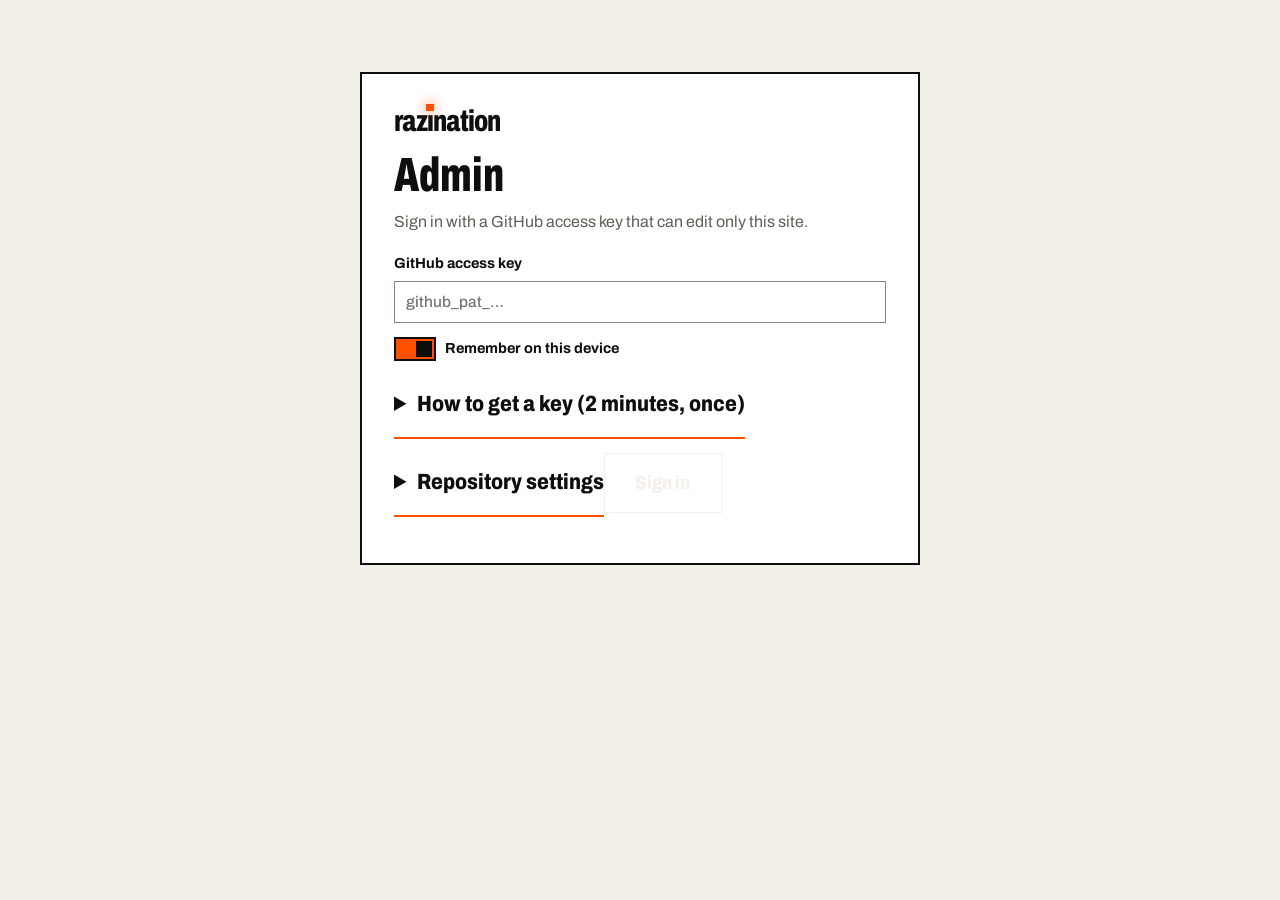
==== commit 13ab5d9f: "Rebuild as a dark, cinematic site around real simulation footage - Hero: a tilted, glowing screen pl" ====
--- a/admin/index.html
+++ b/admin/index.html
@@ -8,7 +8,8 @@
 <link rel="icon" href="data:image/svg+xml,%3Csvg xmlns='http://www.w3.org/2000/svg' viewBox='0 0 32 32'%3E%3Crect width='32' height='32' fill='%230E0E0F'/%3E%3Crect x='12' y='13' width='8' height='14' fill='%23F2EFE8'/%3E%3Crect x='11' y='4' width='10' height='6' fill='%23FF4F00'/%3E%3C/svg%3E">
 <link rel="stylesheet" href="../css/site.css">
 <style>
-  body { font-size: 16px; }
+  body { font-size: 16px; background: var(--paper); color: var(--ink); }
+  body::before { display: none; }
   .a-wrap { width: min(1080px, 100% - 32px); margin: 0 auto; }
   .a-top { position: sticky; top: 0; z-index: 20; background: var(--ink); color: var(--paper); }
   .a-top .a-wrap { display: flex; align-items: center; gap: 16px; min-height: 64px; flex-wrap: wrap; padding: 10px 0; }
--- a/css/site.css
+++ b/css/site.css
@@ -1,496 +1,400 @@
 /* =====================================================================
-   RAZINATION · site styles
-   ---------------------------------------------------------------------
-   Brand idea   "Fail here. Not on the job."  The safe place to make the
-                mistake, so it never happens for real.
-   Orange       Flight-recorder orange. It marks THE MISTAKE (and the one
-                main button on a screen). Nothing else is orange.
-   Ink / paper  Everything else. "The right way" is ink with a tick.
-   Square       The orange square is the mistake marker: the dot on the
-                i in the logo, the cut point in a replay, the week the
-                mistakes get designed, the bullet in lists.
-   Type         Archivo condensed 800 for headlines (placard energy),
-                Archivo for text, Martian Mono only for real data.
-   Frame        Every section sits on a 1280 px frame. Simulations run at
-                1280x720 and scale down, keeping 16:9, on smaller screens.
+   RAZINATION · "Black box"
+   A dark, cinematic site built around real footage of the simulations.
+   Orange is flight-recorder orange: it marks the mistake and glows.
    ===================================================================== */
 
 @font-face{font-family:"Archivo";src:url(../fonts/archivo.woff2) format("woff2");font-weight:100 900;font-stretch:62% 125%;font-display:swap}
 @font-face{font-family:"Martian Mono";src:url(../fonts/martian-mono.woff2) format("woff2");font-weight:100 800;font-stretch:75% 112.5%;font-display:swap}
 
 :root{
-  --ink:#0E0E0F;
-  --ink-2:#18181A;
-  --ink-3:#242427;
-  --paper:#F2EFE8;
-  --paper-2:#E8E3D7;
-  --mute:#625E57;        /* secondary text on paper  5.6:1 */
-  --mute-dark:#A3A097;   /* secondary text on ink    7.4:1 */
-  --line:#CFC9BB;
-  --line-strong:#8A857C; /* form borders on paper    3.2:1 */
-  --line-dark:#36363A;
-  --orange:#FF4F00;      /* ink text on it            5.9:1 */
-  --orange-text:#B83800; /* orange as text on paper   5.1:1 */
-  --frame:1280px;
-  --gutter:clamp(16px,3vw,40px);
-  --head:66px;
+  --bg:#070708; --bg-2:#0E0E11; --bg-3:#16161B;
+  --fg:#F4F1EA; --fg-2:#B9B5AC; --fg-3:#7E7A72;
+  --rule:rgba(244,241,234,.12); --rule-2:rgba(244,241,234,.22);
+  --hot:#FF4F00; --hot-2:#FF7A33;
+  --hot-glow:0 0 18px rgba(255,79,0,.55),0 0 60px rgba(255,79,0,.28);
   --sans:"Archivo","Arial Narrow",Arial,sans-serif;
   --mono:"Martian Mono",ui-monospace,Menlo,Consolas,monospace;
-  --cut:cubic-bezier(.65,0,.35,1);
+  --ease:cubic-bezier(.2,.8,.2,1);
+  --max:1560px; --gut:clamp(18px,4vw,72px);
+  /* tokens the admin panel also uses */
+  --ink:#0E0E0F; --ink-2:#18181A; --paper:#F2EFE8; --paper-2:#E8E3D7; --mute:#625E57; --mute-dark:#A3A097;
+  --line:#CFC9BB; --line-strong:#8A857C; --line-dark:#36363A; --orange:#FF4F00; --orange-text:#B83800;
 }
 
 *{box-sizing:border-box;min-width:0}
-html{scroll-behavior:smooth;scroll-padding-top:calc(var(--head) + 12px);-webkit-text-size-adjust:100%}
-body{margin:0;background:var(--paper);color:var(--ink);font:400 17px/1.55 var(--sans);font-stretch:100%;-webkit-font-smoothing:antialiased;overflow-x:clip}
-img,svg{display:block;max-width:100%}
+html{scroll-behavior:smooth;scroll-padding-top:90px;-webkit-text-size-adjust:100%}
+body{margin:0;background:var(--bg);color:var(--fg);font:400 17px/1.55 var(--sans);-webkit-font-smoothing:antialiased;overflow-x:clip}
+body::before{content:"";position:fixed;inset:-50%;z-index:90;pointer-events:none;opacity:.07;
+  background-image:url("data:image/svg+xml,%3Csvg xmlns='http://www.w3.org/2000/svg' width='160' height='160'%3E%3Cfilter id='n'%3E%3CfeTurbulence type='fractalNoise' baseFrequency='.9' numOctaves='2' stitchTiles='stitch'/%3E%3C/filter%3E%3Crect width='100%25' height='100%25' filter='url(%23n)'/%3E%3C/svg%3E");
+  animation:grain 1.2s steps(6) infinite}
+@keyframes grain{0%{transform:translate(0,0)}20%{transform:translate(-3%,2%)}40%{transform:translate(2%,-3%)}60%{transform:translate(-2%,-1%)}80%{transform:translate(3%,3%)}100%{transform:translate(0,0)}}
+img,svg,video{display:block;max-width:100%}
 a{color:inherit}
 button{font:inherit;color:inherit}
 p{margin:0}
 ul,ol{margin:0;padding:0;list-style:none}
-:focus-visible{outline:3px solid var(--ink);outline-offset:3px}
-.on-ink :focus-visible,.sec--ink :focus-visible,.band :focus-visible,.foot :focus-visible{outline-color:var(--orange)}
-.sr-only{position:absolute!important;width:1px;height:1px;padding:0;margin:-1px;overflow:hidden;clip:rect(0 0 0 0);white-space:nowrap;border:0}
-.skip{position:absolute;left:12px;top:-80px;z-index:100;background:var(--ink);color:var(--paper);padding:12px 16px;font-weight:700;text-decoration:none}
+h1,h2,h3{margin:0;font-weight:800;text-wrap:balance}
+:focus-visible{outline:2px solid var(--hot);outline-offset:3px}
+.skip{position:absolute;left:12px;top:-80px;z-index:200;background:var(--hot);color:#000;padding:12px 16px;font-weight:700;text-decoration:none}
 .skip:focus{top:12px}
-
-.frame{width:min(var(--frame),100% - 2*var(--gutter));margin-inline:auto}
-
-/* ---------- type ---------- */
-h1,h2,h3{margin:0;font-weight:800;text-wrap:balance}
-.placard{font-stretch:62%;font-weight:800;letter-spacing:-.018em;line-height:.86}
-.hero .frame{container-type:inline-size}
-h1.placard{font-size:clamp(40px,11.5vw,156px);font-size:calc(var(--fit,13)*1cqi);white-space:nowrap}
-h1.placard>span{display:inline-block}
-@media(max-width:700px){h1.placard{white-space:normal;font-size:calc(var(--fit-m,20)*1cqi);line-height:.88}}
-h2.placard{font-size:clamp(46px,7.6vw,104px)}
-h3{font-size:24px;font-stretch:88%;letter-spacing:-.015em;line-height:1.08}
-.data{font-family:var(--mono);font-stretch:75%;font-weight:500;font-size:12.5px;letter-spacing:.03em;text-transform:uppercase;line-height:1.4}
-.sq{display:inline-block;width:.62em;height:.62em;background:var(--orange);flex:none}
-.sq--ink{background:var(--ink)}
-.lede{font-size:clamp(18px,1.55vw,21px);line-height:1.42}
-.mute{color:var(--mute)}
-
-/* ---------- logo: the first i carries an orange square for a dot ---------- */
+.sq{display:inline-block;width:8px;height:8px;background:var(--hot);flex:none;box-shadow:0 0 10px rgba(255,79,0,.8)}
+.ic{width:16px;height:16px;flex:none}
+.wrap{width:min(var(--max),100% - 2*var(--gut));margin-inline:auto}
+
+.eyebrow{display:inline-flex;align-items:center;gap:10px;font-family:var(--mono);font-stretch:75%;font-weight:500;font-size:12.5px;letter-spacing:.12em;text-transform:uppercase;color:var(--fg-2)}
+.eyebrow--hot{color:var(--hot)}
+.big{font-stretch:62%;font-size:clamp(52px,8.4vw,150px);line-height:.86;letter-spacing:-.015em}
+.huge{font-stretch:62%;font-size:clamp(64px,12vw,230px);line-height:.84;letter-spacing:-.02em}
+.hot{color:var(--hot);text-shadow:var(--hot-glow)}
+
+/* logo: the first i carries an orange square for a dot */
 .logo{display:inline-flex;align-items:baseline;text-decoration:none;font-weight:800;font-stretch:72%;font-size:30px;letter-spacing:-.025em;line-height:1}
-.logo .i{position:relative;display:inline-block}
-.logo .i::after{content:"";position:absolute;left:50%;top:-.07em;width:.25em;height:.25em;margin-left:-.125em;background:var(--orange)}
-
-/* ---------- buttons ---------- */
-.btn{--b:var(--orange);--t:var(--ink);--s:var(--ink);position:relative;display:inline-flex;align-items:center;justify-content:center;gap:12px;min-height:58px;padding:0 26px;background:var(--b);color:var(--t);border:2px solid var(--ink);font-weight:800;font-stretch:82%;font-size:19px;letter-spacing:-.005em;line-height:1;text-decoration:none;cursor:pointer;transition:background .14s,color .14s,border-color .14s}
-.btn:hover{background:var(--ink);color:var(--paper)}
-.btn:active{transform:translateY(1px)}
-.btn--ghost{--b:var(--paper)}
-.btn--ink{--b:var(--ink);--t:var(--paper)}
-.btn--ink:hover{background:var(--paper);color:var(--ink)}
-.sec--ink .btn:hover,.band .btn:hover{background:var(--paper);color:var(--ink);border-color:var(--paper)}
-.report .btn:hover{background:var(--ink);color:var(--paper);border-color:var(--ink)}
+.logo .i,.foot__mark .i{position:relative;display:inline-block}
+.logo .i::after,.foot__mark .i::after{content:"";position:absolute;left:50%;top:-.07em;width:.25em;height:.25em;margin-left:-.125em;background:var(--hot);box-shadow:0 0 12px rgba(255,79,0,.9)}
+
+/* buttons */
+.btn{position:relative;display:inline-flex;align-items:center;justify-content:center;gap:12px;min-height:60px;padding:0 30px;border:1.5px solid var(--fg);background:transparent;color:var(--fg);font:800 19px/1 var(--sans);font-stretch:82%;letter-spacing:.01em;text-decoration:none;cursor:pointer;overflow:hidden;isolation:isolate;transition:color .3s var(--ease),border-color .3s,box-shadow .3s}
+.btn::before{content:"";position:absolute;inset:0;z-index:-1;background:var(--fg);transform:translateY(101%);transition:transform .45s var(--ease)}
+.btn:hover{color:var(--bg)}
+.btn:hover::before{transform:none}
+.btn--hot{background:var(--hot);border-color:var(--hot);color:#0A0A0A;box-shadow:var(--hot-glow)}
+.btn--hot::before{background:var(--fg)}
+.btn--hot:hover{color:#0A0A0A;box-shadow:0 0 30px rgba(255,79,0,.8),0 0 90px rgba(255,79,0,.4)}
+.btn--line{border-color:var(--rule-2)}
 .btn--sm{min-height:44px;padding:0 18px;font-size:16px}
-.btn small{font-family:var(--mono);font-stretch:75%;font-weight:500;font-size:11.5px;letter-spacing:.04em;text-transform:uppercase;opacity:.8}
-.btn .ic{width:16px;height:16px;flex:none}
-.tri{width:0;height:0;border-left:13px solid currentColor;border-top:8px solid transparent;border-bottom:8px solid transparent;flex:none}
-.arrow{display:inline-flex;align-items:center;gap:8px;font-weight:800;font-stretch:85%;text-decoration:none;border-bottom:2px solid currentColor;padding-bottom:2px;line-height:1.1}
-.arrow svg{width:15px;height:15px;transition:transform .15s var(--cut)}
-button.arrow{background:none;border:0;border-bottom:2px solid currentColor;padding:0 0 2px;cursor:pointer;font:inherit;font-weight:800;font-stretch:85%}
-.arrow:hover svg{transform:translateX(4px)}
-
-/* ---------- header ---------- */
-.top{position:sticky;top:0;z-index:60;background:var(--paper);border-bottom:2px solid var(--ink)}
-.top .frame{display:flex;align-items:center;justify-content:space-between;gap:20px;height:var(--head)}
-.nav{display:flex;align-items:center;gap:clamp(14px,2.4vw,34px)}
-.nav a:not(.btn){font-weight:600;font-size:16px;text-decoration:none;padding:6px 0;border-bottom:3px solid transparent}
-.nav a:not(.btn):hover{border-bottom-color:var(--ink)}
-.nav a[aria-current=page]{border-bottom-color:var(--orange)}
-@media(max-width:880px){.nav a:not(.btn):not(:first-child){display:none}}
-
-/* ---------- sections ---------- */
-.sec{padding:clamp(72px,8vw,112px) 0}
-.sec--ink{background:var(--ink);color:var(--paper)}
-.sec--alt{background:var(--paper-2);border-top:2px solid var(--ink);border-bottom:2px solid var(--ink)}
-.sec-head{display:grid;grid-template-columns:minmax(0,1.5fr) minmax(0,1fr);gap:22px 56px;align-items:end;margin-bottom:clamp(40px,5vw,64px)}
-.sec-head p{font-size:19px;line-height:1.45;max-width:34ch}
-.sec--ink .sec-head p{color:var(--mute-dark)}
-@media(max-width:880px){.sec-head{grid-template-columns:minmax(0,1fr)}}
+.btn:disabled{opacity:.4;cursor:default}
+
+/* header */
+.top{position:fixed;inset:0 0 auto;z-index:60;display:flex;align-items:center;gap:clamp(16px,3vw,40px);height:76px;padding:0 var(--gut);transition:background .3s,height .3s}
+.top.is-scrolled{background:rgba(7,7,8,.72);backdrop-filter:blur(14px) saturate(140%);-webkit-backdrop-filter:blur(14px);height:64px;border-bottom:1px solid var(--rule)}
+.top .logo{margin-right:auto}
+.nav{display:flex;gap:clamp(16px,2.6vw,36px)}
+.nav a{position:relative;font-weight:600;font-size:15.5px;text-decoration:none;color:var(--fg-2);transition:color .2s}
+.nav a::after{content:"";position:absolute;left:0;right:0;bottom:-6px;height:2px;background:var(--hot);transform:scaleX(0);transform-origin:left;transition:transform .35s var(--ease)}
+.nav a:hover,.nav a[aria-current=page]{color:var(--fg)}
+.nav a:hover::after,.nav a[aria-current=page]::after{transform:none}
+@media(max-width:860px){.nav{display:none}}
+
+/* cursor light */
+.glow{position:fixed;left:0;top:0;width:620px;height:620px;margin:-310px 0 0 -310px;border-radius:50%;pointer-events:none;z-index:1;
+  background:radial-gradient(circle,rgba(255,79,0,.13),rgba(255,79,0,0) 65%);transform:translate(var(--gx,-999px),var(--gy,-999px));transition:opacity .4s;opacity:0}
+.glow.is-on{opacity:1}
+@media(hover:none){.glow{display:none}}
+
+/* reveals */
+.reveal{opacity:0;transform:translateY(18px);transition:opacity .9s var(--ease),transform .9s var(--ease)}
+.is-in .reveal,.reveal.is-in{opacity:1;transform:none}
+.reveal-up{overflow:hidden;padding-bottom:.06em}
+.reveal-up>span{display:inline-block;transform:translateY(105%);transition:transform 1s var(--ease)}
+.reveal-up.is-in>span{transform:none}
+.reveal-up>span+span{transition-delay:.08s}
+.no-js .reveal{opacity:1;transform:none}.no-js .reveal-up>span{transform:none}
 
 /* =====================================================================
-   HERO
+   HERO: full-screen footage of real mistakes
    ===================================================================== */
-.hero{padding:clamp(22px,2.6vw,34px) 0 16px}
-.hero__row{display:grid;grid-template-columns:minmax(0,1fr) auto;gap:20px 48px;align-items:end;margin-top:8px}
-.hero__row .lede{font-size:19px;max-width:54ch}
-.hero__cta{display:flex;flex-wrap:wrap;gap:14px;align-items:center}
-.byline{display:inline-flex;align-items:center;gap:10px;margin-top:10px;font-size:15px;text-decoration:none}
-.byline img{width:34px;height:34px;border-radius:50%;border:2px solid var(--ink);object-fit:cover}
-.byline b{font-weight:700}
-.byline:hover span{text-decoration:underline}
-.hero__facts{margin-top:14px;color:var(--mute);display:flex;flex-wrap:wrap;gap:6px 18px}
-.hero__facts span{display:inline-flex;align-items:center;gap:8px}
-.hero__facts .sq{width:8px;height:8px;background:var(--ink)}
-.hero__side{display:flex;flex-direction:column;align-items:flex-start}
-@media(max-width:980px){.hero__row{grid-template-columns:minmax(0,1fr)}}
-
-/* the ink band that carries the stage */
-.band{background:var(--ink);color:var(--paper);padding:0 0 clamp(48px,6vw,80px)}
-.band--top{padding-top:14px}
+.hero{position:relative;min-height:100svh;display:flex;flex-direction:column;justify-content:flex-end;padding:120px var(--gut) 132px;overflow:hidden;isolation:isolate}
+.hero__media{position:absolute;inset:0;z-index:-2;background:#000;overflow:hidden}
+.hero__amb{position:absolute;inset:-10%;width:120%;height:120%;filter:blur(60px) saturate(1.8);opacity:.85;transform:scale(1.1)}
+.hero__shade{position:absolute;inset:0;background:radial-gradient(ellipse 70% 80% at 75% 40%,rgba(7,7,8,.1),rgba(7,7,8,.85) 70%),linear-gradient(0deg,var(--bg),rgba(7,7,8,0) 40%)}
+.hero__screen{position:absolute;z-index:-1;right:var(--gut);top:clamp(110px,15vh,170px);width:min(60vw,1060px);aspect-ratio:16/9;background:#000;
+  transform:perspective(1800px) rotateY(-17deg) rotateX(5deg) rotateZ(.6deg);transform-origin:100% 50%;
+  box-shadow:0 0 0 1px rgba(244,241,234,.14),0 50px 140px rgba(0,0,0,.8),0 0 160px rgba(255,79,0,.22);overflow:hidden}
+.hero__poster,.hero__v{position:absolute;inset:0;width:100%;height:100%;object-fit:cover;transition:opacity .6s}
+.hero__v{opacity:0}
+.hero__v.is-on{opacity:1}
+.hero__scan{position:absolute;inset:0;background:repeating-linear-gradient(0deg,rgba(0,0,0,.22) 0 1px,transparent 1px 3px),linear-gradient(110deg,rgba(255,255,255,.08),rgba(255,255,255,0) 40%);pointer-events:none}
+.hero.is-cut .hero__screen::after{content:"";position:absolute;inset:0;background:var(--hot);mix-blend-mode:screen;animation:flash .5s ease-out forwards}
+@keyframes flash{from{opacity:.55}to{opacity:0}}
+.hud{position:absolute;z-index:2;display:flex;align-items:center;gap:10px;padding:7px 10px;background:rgba(0,0,0,.65);font-family:var(--mono);font-stretch:75%;font-size:12px;letter-spacing:.14em;text-transform:uppercase;color:var(--fg-2)}
+.hud--tl{left:16px;top:16px}
+.hud--tr{right:16px;bottom:16px}
+.hud span{color:var(--fg)}
+.rec{width:9px;height:9px;border-radius:50%;background:#ff2a1a;box-shadow:0 0 12px #ff2a1a;animation:blink 1.2s steps(2) infinite}
+@keyframes blink{50%{opacity:.15}}
+@media(max-width:900px){.hero{justify-content:flex-start;padding-top:96px}.hero__screen{position:relative;right:auto;top:auto;width:100%;transform:none;margin-bottom:10px}}
+.hero__inner{position:relative;max-width:1250px}
+.hero__h{font-stretch:62%;font-size:clamp(76px,14.4vw,272px);line-height:.8;letter-spacing:-.02em;margin:22px 0 34px}
+.hero__h .ln{display:block;overflow:hidden;padding-bottom:.05em}
+.hero__h .ln>span{display:inline-block;transform:translateY(105%);transition:transform 1.1s var(--ease)}
+.hero__h .ln+.ln>span{transition-delay:.12s}
+.is-in .hero__h .ln>span,.no-js .hero__h .ln>span{transform:none}
+.ln--hot{color:var(--hot);text-shadow:var(--hot-glow)}
+.hero__foot{display:flex;flex-wrap:wrap;align-items:flex-end;gap:28px 56px}
+.hero__lede{max-width:40ch;font-size:clamp(18px,1.5vw,22px);line-height:1.45;color:var(--fg-2)}
+.hero__cta{display:flex;flex-wrap:wrap;gap:14px}
+.hero__inner .reveal{transition-delay:.5s}
+.hero__inner .eyebrow.reveal{transition-delay:.1s}
+.cue{position:absolute;left:var(--gut);right:var(--gut);bottom:34px;display:flex;flex-wrap:wrap;align-items:baseline;gap:6px 14px;padding-top:16px;border-top:1px solid var(--rule)}
+.cue__lab{font-family:var(--mono);font-stretch:75%;font-size:11.5px;letter-spacing:.14em;text-transform:uppercase;color:var(--fg-3)}
+.cue__lab--hot{color:var(--hot)}
+.cue__do,.cue__hap{font-weight:800;font-stretch:82%;font-size:clamp(17px,1.5vw,22px);transition:opacity .3s}
+.cue__hap{color:var(--hot);text-shadow:0 0 18px rgba(255,79,0,.5)}
+.cue__arr{color:var(--fg-3);margin:0 4px}
+.cue__bar{position:absolute;left:0;right:0;top:-1px;height:1px;overflow:hidden}
+.cue__bar i{display:block;height:100%;width:100%;background:var(--hot);box-shadow:0 0 8px var(--hot);transform-origin:left;transform:scaleX(var(--p,0))}
+@media(max-width:700px){.hero{padding-bottom:160px}.hud--tr{display:none}.hero__h{margin-bottom:24px}.hero__cta .btn{flex:1 1 100%}}
+
+.hero--page{min-height:auto;padding-top:170px;padding-bottom:40px}
+.hero__h--page{font-size:clamp(64px,11.5vw,210px)}
+
+/* marquee */
+.marquee{overflow:hidden;border-block:1px solid var(--rule);padding:18px 0;background:var(--bg)}
+.marquee__track{display:flex;width:max-content;animation:marq 38s linear infinite}
+.marquee span{font-weight:800;font-stretch:62%;font-size:clamp(44px,6vw,96px);line-height:1;text-transform:uppercase;padding:0 .35em;color:transparent;-webkit-text-stroke:1.5px var(--rule-2);white-space:nowrap}
+.marquee span.o{color:var(--hot);-webkit-text-stroke:0;text-shadow:var(--hot-glow)}
+@keyframes marq{to{transform:translateX(-50%)}}
 
 /* =====================================================================
-   STAGE  (tabs · 1280x720 screen · replay timeline · deck)
+   STORY: pinned scroll scene
    ===================================================================== */
-.stage{position:relative}
-.stage__bar{display:flex;align-items:flex-end;justify-content:space-between;gap:16px;flex-wrap:wrap}
-.tabs{display:flex;gap:6px;align-items:flex-end;flex-wrap:wrap}
-.tabs__lab{align-self:center;margin-right:10px;color:var(--mute-dark)}
-.tab{position:relative;display:grid;grid-template-columns:auto auto;align-items:center;gap:2px 12px;padding:11px 18px 13px 12px;background:transparent;color:var(--paper);border:2px solid var(--line-dark);border-bottom:0;cursor:pointer;text-align:left;overflow:hidden}
-.tab img{grid-row:span 2;width:58px;height:33px;object-fit:cover;border:1px solid var(--line-dark)}
-.tab b{font-weight:800;font-stretch:85%;font-size:18px;line-height:1.05;letter-spacing:-.01em}
-.tab span{font-size:13px;color:var(--mute-dark);line-height:1.1}
-.tab:hover{border-color:var(--mute-dark)}
-.tab[aria-selected=true]{background:var(--paper);color:var(--ink);border-color:var(--paper);padding-top:15px}
-.tab[aria-selected=true] span{color:var(--mute)}
-.tab::after{content:"";position:absolute;left:0;bottom:0;height:4px;width:100%;background:var(--orange);transform-origin:0 50%;transform:scaleX(var(--prog,0))}
-.tab:not([aria-selected=true])::after{display:none}
-.stage__title{display:flex;align-items:baseline;gap:14px;flex-wrap:wrap;padding-bottom:14px}
-.stage__title h2{font-size:clamp(30px,3.6vw,48px);font-stretch:66%;letter-spacing:-.015em;line-height:.95}
-.stage__title .data{color:var(--mute-dark)}
-.stage__nav{display:flex;gap:8px;padding-bottom:14px}
-.stage__nav a,.stage__nav button{display:inline-grid;place-items:center;width:46px;height:46px;border:2px solid var(--line-dark);background:none;color:var(--paper);cursor:pointer;text-decoration:none}
-.stage__nav a:hover,.stage__nav button:hover{border-color:var(--paper)}
-.stage__nav svg{width:18px;height:18px}
-
-.screen{position:relative;width:100%;aspect-ratio:16/9;background:#000;overflow:hidden;outline:2px solid var(--paper);outline-offset:0}
-.screen:fullscreen{outline:0;aspect-ratio:auto;background:#000}
-.screen:-webkit-full-screen{outline:0;background:#000}
-.cover{position:absolute;inset:0;cursor:pointer}
-.cover img{position:absolute;inset:0;width:100%;height:100%;object-fit:cover}
-.cover .after{opacity:0}
-.cover.is-after .after{opacity:1}
-.cover::after{content:"";position:absolute;inset:0;box-shadow:inset 0 0 0 0 var(--orange);pointer-events:none;transition:box-shadow .5s ease-out}
-.cover.is-cut::after{box-shadow:inset 0 0 0 10px var(--orange);transition:none}
-.cover__mark{position:absolute;top:18px;right:18px;display:flex;align-items:center;gap:10px;padding:9px 12px;background:var(--ink);color:var(--paper);border:2px solid var(--ink);opacity:0;transform:translateY(-6px);transition:opacity .2s,transform .2s var(--cut)}
-.cover.is-after .cover__mark{opacity:1;transform:none}
-.cover__mark .sq{width:12px;height:12px}
-.btn.start{position:absolute;left:50%;bottom:clamp(14px,3.6%,32px);transform:translateX(-50%);z-index:3;--b:var(--paper);--t:var(--ink);min-height:64px;padding:0 30px;font-size:21px;gap:14px}
-.btn.start .tri{color:var(--orange);border-left-width:16px;border-top-width:10px;border-bottom-width:10px}
-.btn.start:hover{background:var(--ink);color:var(--paper);border-color:var(--paper)}
-.btn.start:active{transform:translate(-50%,1px)}
-.frame-sim{position:absolute;left:0;top:0;width:1280px;height:720px;border:0;transform-origin:0 0;background:#000;opacity:0;transition:opacity .2s}
-.frame-sim.is-ready{opacity:1}
-.screen__loading{position:absolute;inset:0;display:none;place-items:center;color:var(--mute-dark)}
-.stage.is-live .cover{display:none}
-.stage.is-live .screen__loading{display:grid}
-@media(max-width:700px){
-  .start{min-height:42px;padding:0 14px;font-size:15px;gap:8px;white-space:nowrap}
-  .start small{display:none}
-  .tabs__lab{display:none}
-  .tabs{flex-wrap:nowrap;gap:4px}
-  .tab{grid-template-columns:auto;padding:10px 12px 12px}
-  .tab[aria-selected=true]{padding-top:13px}
-  .tab img,.tab span{display:none}
-  .tab b{font-size:16px}
-}
-
-/* replay timeline */
-.replay{display:grid;grid-template-columns:auto auto minmax(0,1fr) auto;align-items:center;gap:16px;padding:12px 16px;background:var(--ink-2);outline:2px solid var(--paper);outline-offset:0;margin-top:2px}
-.replay__btn{display:grid;place-items:center;width:36px;height:36px;border:2px solid var(--line-dark);background:none;color:var(--paper);cursor:pointer}
-.replay__btn:hover{border-color:var(--paper)}
-.replay__btn svg{width:14px;height:14px}
-.replay__btn[hidden]{display:none}
-.replay__lab{color:var(--mute-dark);white-space:nowrap}
-.replay__lab--hap{color:var(--orange)}
-.track{position:relative;height:36px;--v:0;--cut:.42}
-.track::before{content:"";position:absolute;left:0;right:0;top:50%;height:6px;margin-top:-3px;background:linear-gradient(90deg,var(--line-dark) 0 calc(var(--cut)*100%),#5a2410 calc(var(--cut)*100%) 100%)}
-.track__fill{position:absolute;left:0;top:50%;height:6px;margin-top:-3px;width:calc(var(--v)*100%);background:linear-gradient(90deg,var(--paper) 0 calc(var(--cut)/max(var(--v),.001)*100%),var(--orange) 0);pointer-events:none}
-.track__cut{position:absolute;top:50%;left:calc(var(--cut)*100%);width:16px;height:16px;margin:-8px 0 0 -8px;background:var(--orange);pointer-events:none}
-.track__head{position:absolute;top:4px;bottom:4px;left:calc(var(--v)*100%);width:4px;margin-left:-2px;background:var(--paper);pointer-events:none}
-.track input{position:absolute;inset:0;width:100%;height:100%;margin:0;opacity:0;cursor:ew-resize;touch-action:pan-y}
-.track input:focus-visible+.track__head{outline:3px solid var(--orange);outline-offset:4px}
-.stage.is-live .replay{display:none}
-@media(max-width:700px){.replay{grid-template-columns:auto minmax(0,1fr);gap:10px}.replay__lab{display:none}}
-
-/* deck: you do · what happens · what sticks */
-.deck{display:grid;grid-template-columns:repeat(3,minmax(0,1fr));outline:2px solid var(--paper);outline-offset:0;margin-top:2px}
-.deck__cell{position:relative;display:flex;flex-direction:column;gap:8px;padding:20px 22px 22px;transition:opacity .25s}
-.deck__cell .data{display:flex;align-items:center;gap:8px}
-.deck__cell b{font-weight:800;font-stretch:80%;font-size:clamp(20px,1.9vw,25px);line-height:1.04;letter-spacing:-.01em}
-.deck__cell small{font-family:var(--mono);font-stretch:75%;font-size:11.5px;letter-spacing:.03em;text-transform:uppercase;opacity:.85}
-.deck__cell--do{background:var(--paper);color:var(--ink)}
-.deck__cell--do .data{color:var(--mute)}
-.deck__cell--hap{background:var(--orange);color:var(--ink)}
-.deck__cell--stick{background:var(--ink-3);color:var(--paper);outline:2px solid var(--paper);outline-offset:-2px}
-.deck__cell--stick .data{color:var(--mute-dark)}
-.tick{width:18px;height:18px;flex:none}
-.deck__cell--stick .tick{width:22px;height:22px}
-.deck.is-replaying .deck__cell--hap:not(.is-lit),.deck.is-replaying .deck__cell--stick:not(.is-lit){opacity:.55}
-.deck__act{display:flex;align-items:center;gap:22px;padding-bottom:14px;margin-left:auto}
-.deck__act button,.deck__act a{display:inline-flex;align-items:center;gap:9px;background:none;border:0;padding:0;color:var(--paper);text-decoration:none;cursor:pointer;white-space:nowrap}
-.deck__act svg{width:14px;height:14px;flex:none}
-.deck__act button:hover,.deck__act a:hover{color:var(--orange)}
-.deck__act [data-reset]{display:none}
-.stage.is-live .deck__act [data-reset]{display:inline-flex}
-@media(max-width:960px){.deck{grid-template-columns:minmax(0,1fr)}}
-@media(max-width:700px){.deck__act{display:none}}
-
-.stage__foot{display:flex;justify-content:space-between;gap:12px 24px;flex-wrap:wrap;margin-top:16px;color:var(--mute-dark);font-size:14.5px}
-.stage__foot .arrow{color:var(--paper);font-size:17px}
-.share{display:none}
-@media(max-width:820px){.share{display:inline-flex}}
-
-/* rating plate: the facts, no logos */
-.plate{display:grid;grid-template-columns:repeat(6,minmax(0,1fr));margin-top:clamp(36px,4vw,56px);border:1px solid var(--line-dark)}
-.plate div{padding:16px 18px;border-right:1px solid var(--line-dark)}
-.plate div:last-child{border-right:0}
-.plate dt{color:var(--mute-dark)}
-.plate dd{margin:6px 0 0;font-weight:800;font-stretch:76%;font-size:20px;line-height:1.1;letter-spacing:-.01em}
-.plate{margin-inline:0}
-@media(max-width:1100px){.plate{grid-template-columns:repeat(3,minmax(0,1fr))}.plate div:nth-child(3){border-right:0}.plate div:nth-child(-n+3){border-bottom:1px solid var(--line-dark)}}
-@media(max-width:560px){.plate{grid-template-columns:repeat(2,minmax(0,1fr))}.plate div{border-right:0!important;border-bottom:1px solid var(--line-dark)}.plate div:nth-child(odd){border-right:1px solid var(--line-dark)!important}}
-
-/* =====================================================================
-   SLIDE 14
-   ===================================================================== */
-.vs{position:relative}
-.flip{display:flex;flex-direction:column;gap:10px;align-items:flex-start;margin-top:22px}
-.vs__switch{display:inline-flex;border:2px solid var(--ink)}
-.vs__switch button{min-height:60px;padding:0 26px;background:var(--paper);border:0;cursor:pointer;font-weight:800;font-stretch:82%;font-size:20px}
-.vs__switch button+button{border-left:2px solid var(--ink)}
-.vs__switch button:hover{background:#fff}
-.vs__switch button[aria-pressed=true]{background:var(--ink);color:var(--paper)}
-.vs__screen{position:relative;aspect-ratio:16/9;border:2px solid var(--ink);overflow:hidden;background:#fff;container-type:inline-size}
-.vs__sim{position:absolute;inset:0;width:100%;height:100%;object-fit:cover;opacity:0;pointer-events:none}
-.vs.is-sim .vs__sim{opacity:1}
-.vs.is-sim .slide{visibility:hidden}
-/* a lovingly dull e-learning slide, drawn on a 1280x720 grid (cqw units) */
-.slide{position:absolute;inset:0;display:grid;grid-template-rows:auto 1fr auto;font-family:Arial,Helvetica,sans-serif;color:#333;background:#fff}
-.slide__top{display:flex;justify-content:space-between;align-items:center;padding:1.6cqw 2.5cqw;background:#2f5f8a;color:#fff;font-size:1.5cqw}
-.slide__prog{height:.55cqw;background:#d7dfe8}
-.slide__prog i{display:block;height:100%;width:36.8%;background:#7aa7cf}
+.story{position:relative;height:420vh;--p:0;--s1:0;--s2:0}
+.story__pin{position:sticky;top:0;height:100svh;overflow:hidden;display:grid;place-items:center;perspective:1400px}
+.story__caps{position:absolute;left:var(--gut);bottom:12vh;z-index:5;width:min(900px,100% - 2*var(--gut));pointer-events:none}
+.story__cap{position:absolute;left:0;bottom:0;display:grid;gap:14px;font-weight:800;font-stretch:66%;font-size:clamp(44px,6.4vw,110px);line-height:.9;letter-spacing:-.01em;opacity:0;transform:translateY(30px);transition:opacity .5s var(--ease),transform .7s var(--ease);text-shadow:0 4px 40px rgba(0,0,0,.7)}
+.story__cap.is-on{opacity:1;transform:none}
+.story__cap--big{font-size:clamp(60px,10vw,190px)}
+.story__slide{position:absolute;width:min(1000px,78vw);aspect-ratio:16/9;container-type:inline-size;transform-origin:50% 60%;
+  transform:translateY(calc(var(--s1) * -8vh)) rotateX(calc(var(--s1) * 24deg)) rotateZ(calc(var(--s1) * -6deg)) scale(calc(1 - var(--s1) * .24));
+  filter:grayscale(var(--s1)) brightness(calc(1 - var(--s1) * .55));opacity:calc(1 - var(--s2) * 1.5);
+  box-shadow:0 40px 120px rgba(0,0,0,.7)}
+.story__sim{position:absolute;inset:0;clip-path:inset(calc(50% - var(--s2) * 50%) calc(50% - var(--s2) * 50%));background:#000}
+.story__sim video{width:100%;height:100%;object-fit:cover}
+.story__sim::after{content:"";position:absolute;inset:0;background:linear-gradient(0deg,rgba(7,7,8,.9),rgba(7,7,8,0) 55%),linear-gradient(90deg,rgba(7,7,8,.55),rgba(7,7,8,0) 50%)}
+.story__bar{position:absolute;left:var(--gut);right:var(--gut);bottom:5vh;height:2px;background:var(--rule);z-index:5}
+.story__bar i{display:block;height:100%;background:var(--hot);box-shadow:0 0 10px var(--hot);transform-origin:left;transform:scaleX(var(--p))}
+/* the lovingly dull slide */
+.slide{position:absolute;inset:0;display:grid;grid-template-rows:auto auto 1fr auto;font-family:Arial,Helvetica,sans-serif;color:#333;background:#fff}
+.slide__top{display:flex;justify-content:space-between;padding:1.6cqw 2.5cqw;background:#2f5f8a;color:#fff;font-size:1.5cqw}
+.slide__prog{height:.55cqw;background:#d7dfe8}.slide__prog i{display:block;height:100%;width:36.8%;background:#7aa7cf}
 .slide__body{display:grid;grid-template-columns:1.25fr 1fr;gap:3cqw;padding:3.4cqw 4.4cqw 0;align-items:start}
-.slide h3{font-family:Arial,Helvetica,sans-serif;font-weight:700;font-stretch:100%;font-size:3.6cqw;letter-spacing:0;color:#2f5f8a;margin-bottom:2.2cqw}
+.slide h3{font-family:Arial,Helvetica,sans-serif;font-weight:700;font-stretch:100%;font-size:3.6cqw;color:#2f5f8a;margin-bottom:2.2cqw}
 .slide ol{list-style:decimal;padding-left:2.6cqw;font-size:2.1cqw;line-height:1.55}
-.slide ol li{padding-left:.6cqw}
 .slide__note{margin-top:2.2cqw;font-size:1.55cqw;color:#777;font-style:italic}
-.slide__clip{border:1px solid #ddd;background:#f6f7f9;padding:1.5cqw}
-.slide__clip svg{width:100%}
+.slide__clip{border:1px solid #ddd;background:#f6f7f9;padding:1.5cqw}.slide__clip svg{width:100%}
 .slide__clip p{font-size:1.25cqw;color:#888;text-align:center;margin-top:.8cqw}
 .slide__foot{display:flex;justify-content:space-between;align-items:center;padding:1.6cqw 2.5cqw;border-top:1px solid #e3e3e3;font-size:1.4cqw;color:#888}
-.slide__foot span:first-child{display:flex;gap:1cqw}
-.slide__btn{padding:.9cqw 2.2cqw;border:1px solid #2f5f8a;background:#fff;color:#2f5f8a;font-family:Arial,Helvetica,sans-serif;font-size:1.5cqw;cursor:pointer}
-.slide__btn--next{background:#2f5f8a;color:#fff;position:relative}
-.slide__btn--next::after{content:"";position:absolute;inset:-.6cqw;border:3px solid var(--orange);animation:nudge 1.6s ease-in-out infinite}
-@keyframes nudge{0%,100%{opacity:0;transform:scale(.96)}50%{opacity:1;transform:scale(1)}}
-.vs__cap{display:grid;grid-template-columns:minmax(0,1fr) auto;gap:16px 32px;align-items:center;padding:20px 24px;background:var(--ink);color:var(--paper)}
-.vs__cap b{font-weight:800;font-stretch:80%;font-size:clamp(20px,2vw,26px);line-height:1.1}
-.vs:not(.is-sim) .vs__cap .s,.vs.is-sim .vs__cap .d{display:none}
-.vs__act{display:flex;gap:28px;align-items:center;flex-wrap:wrap}
-.vs__act button{background:none;border:0;border-bottom:2px solid currentColor;cursor:pointer;color:inherit}
-.vs.is-sim .vs__cap{background:var(--orange);color:var(--ink)}
-.vs__cap .arrow{white-space:nowrap}
-@media(max-width:700px){.vs__cap{grid-template-columns:minmax(0,1fr)}}
+.slide__btns{display:flex;gap:1cqw}.slide__btns b{font-weight:400;padding:.8cqw 2cqw;border:1px solid #2f5f8a;color:#2f5f8a}.slide__btns .nx{background:#2f5f8a;color:#fff}
 
 /* =====================================================================
-   WHO
+   SECTIONS
    ===================================================================== */
-.who{display:grid;grid-template-columns:minmax(0,5fr) minmax(0,7fr);gap:clamp(32px,5vw,80px);align-items:center}
-.who__pic{position:relative;margin:0;isolation:isolate}
-.who__pic img{width:100%;height:auto;aspect-ratio:1;object-fit:cover;border:2px solid var(--ink);filter:grayscale(.15) contrast(1.04)}
-.who__pic figcaption{position:absolute;left:-2px;bottom:-2px;background:var(--ink);color:var(--paper);padding:10px 14px}
-.who blockquote{margin:28px 0 34px;font-weight:700;font-stretch:88%;font-size:clamp(22px,2.3vw,30px);line-height:1.22;letter-spacing:-.012em;max-width:30ch}
-.who blockquote::before{content:"";display:block;width:16px;height:16px;background:var(--orange);margin-bottom:18px}
-.facts{display:grid;grid-template-columns:repeat(2,minmax(0,1fr));border-top:2px solid var(--ink)}
-.facts div{padding:16px 0;border-bottom:1px solid var(--line)}
-.facts div:nth-child(odd){padding-right:20px}
-.facts dt{color:var(--mute)}
-.facts dd{margin:4px 0 0;font-weight:700;font-size:17px;line-height:1.3}
-.who .arrow{margin-top:28px}
-@media(max-width:880px){.who{grid-template-columns:minmax(0,1fr)}.who__pic{max-width:240px}}
+.sec{position:relative;padding:clamp(110px,14vw,220px) 0}
+.sec--tight{padding-top:40px}
+.sec__head{display:grid;gap:22px;margin-bottom:clamp(48px,6vw,90px);max-width:1100px}
+.sec__lede{max-width:46ch;font-size:clamp(18px,1.4vw,21px);line-height:1.5;color:var(--fg-2)}
+.more{display:inline-flex;align-items:center;gap:12px;margin-top:48px;font-weight:800;font-stretch:80%;font-size:22px;text-decoration:none;border-bottom:2px solid var(--hot);padding-bottom:4px}
+.more .ic{transition:transform .3s var(--ease)}
+.more:hover .ic{transform:translateX(6px)}
+
+/* cards: footage on hover, glow, tilt */
+.cards{display:grid;gap:clamp(16px,2vw,28px)}
+.cards--home{grid-template-columns:1.5fr 1fr}
+.cards--home .card--big{grid-row:span 2}
+.cards--home.cards--1{grid-template-columns:1fr}
+.cards--home.cards--2{grid-template-columns:1fr 1fr}
+.cards--home.cards--2 .card--big{grid-row:auto}
+.cards--grid{grid-template-columns:repeat(2,minmax(0,1fr))}
+@media(max-width:900px){.cards--home,.cards--home.cards--2,.cards--grid{grid-template-columns:minmax(0,1fr)}.cards--home .card--big{grid-row:auto}}
+.card{position:relative;display:flex;flex-direction:column;background:var(--bg-2);border:1px solid var(--rule);transform:perspective(1200px) rotateX(var(--rx,0deg)) rotateY(var(--ry,0deg));transition:transform .5s var(--ease),border-color .3s,box-shadow .4s}
+.card:hover,.card:focus-within{border-color:rgba(255,79,0,.65);box-shadow:0 0 0 1px rgba(255,79,0,.4),0 30px 80px -30px rgba(255,79,0,.45)}
+.card.is-target{border-color:var(--hot);box-shadow:var(--hot-glow)}
+.card__hit{position:absolute;inset:0;z-index:3;background:none;border:0;cursor:pointer}
+.card__media{position:relative;aspect-ratio:16/9;overflow:hidden;background:#000}
+.card--big .card__media{flex:1;aspect-ratio:auto;min-height:360px}
+.card__media img,.card__media video{position:absolute;inset:0;width:100%;height:100%;object-fit:cover;transition:opacity .4s,transform 1.2s var(--ease)}
+.card__media video,.card__after{opacity:0}
+.card:hover .card__media video.is-ready,.card:focus-within .card__media video.is-ready,.card:hover .card__after,.card:focus-within .card__after{opacity:1}
+.card:hover .card__media img{transform:scale(1.04)}
+.card__media::after{content:"";position:absolute;inset:0;background:linear-gradient(0deg,rgba(7,7,8,.75),rgba(7,7,8,0) 45%);pointer-events:none}
+.card__play{position:absolute;left:20px;bottom:18px;z-index:2;display:inline-flex;align-items:center;gap:10px;padding:10px 16px;background:var(--hot);color:#0A0A0A;font-weight:800;font-stretch:82%;font-size:16px;box-shadow:var(--hot-glow);transform:translateY(12px);opacity:0;transition:transform .4s var(--ease),opacity .3s}
+.card:hover .card__play,.card:focus-within .card__play{transform:none;opacity:1}
+@media(hover:none){.card__play{opacity:1;transform:none}}
+.card__n{position:absolute;right:18px;top:14px;z-index:2;font-family:var(--mono);font-stretch:75%;font-size:12px;letter-spacing:.12em;color:var(--fg-2)}
+.card__body{display:grid;gap:10px;padding:22px 24px 26px}
+.card__topic{font-family:var(--mono);font-stretch:75%;font-size:12px;letter-spacing:.12em;text-transform:uppercase;color:var(--hot)}
+.card__topic span{color:var(--fg-3)}
+.card h3{font-stretch:66%;font-size:clamp(34px,3.2vw,54px);line-height:.92;letter-spacing:-.01em}
+.card--big h3{font-size:clamp(44px,4.6vw,80px)}
+.card__chain{display:flex;flex-wrap:wrap;align-items:center;gap:8px 12px;color:var(--fg-2);font-size:16px}
+.card__chain .ic{color:var(--fg-3)}
+.card__chain b{color:var(--fg);font-weight:700}
+
+/* facts */
+.sec--facts{padding:0}
+.facts{display:grid;grid-template-columns:repeat(6,minmax(0,1fr));border-block:1px solid var(--rule)}
+.facts li{display:grid;gap:10px;align-content:start;padding:clamp(24px,3vw,44px) clamp(14px,1.6vw,26px);border-right:1px solid var(--rule)}
+.facts li:last-child{border-right:0}
+.facts span{font-family:var(--mono);font-stretch:75%;font-size:11.5px;letter-spacing:.12em;text-transform:uppercase;color:var(--fg-3)}
+.facts b{font-weight:800;font-stretch:70%;font-size:clamp(24px,2.2vw,36px);line-height:1}
+.facts li:first-child b{color:var(--hot);text-shadow:var(--hot-glow)}
+@media(max-width:1100px){.facts{grid-template-columns:repeat(3,1fr)}.facts li:nth-child(3){border-right:0}.facts li:nth-child(-n+3){border-bottom:1px solid var(--rule)}}
+@media(max-width:600px){.facts{grid-template-columns:1fr 1fr}.facts li{border-bottom:1px solid var(--rule)}.facts li:nth-child(even){border-right:0}.facts li:nth-child(3){border-right:1px solid var(--rule)}}
+
+/* process: a glowing line through five steps */
+.steps{position:relative;display:grid;grid-template-columns:repeat(5,minmax(0,1fr));gap:28px;padding-top:70px;--p:0}
+.steps::before,.steps::after{content:"";position:absolute;left:0;right:0;top:36px;height:2px;background:var(--rule)}
+.steps::after{background:linear-gradient(90deg,var(--hot-2),var(--hot));box-shadow:0 0 14px var(--hot);transform-origin:left;transform:scaleX(var(--p))}
+.step{position:relative;display:grid;gap:10px;align-content:start}
+.step__wk{position:absolute;top:-70px;font-family:var(--mono);font-stretch:75%;font-size:11.5px;letter-spacing:.12em;text-transform:uppercase;color:var(--fg-3)}
+.step__dot{position:absolute;top:-41px;width:14px;height:14px;background:var(--bg);border:2px solid var(--fg-3);transform:rotate(45deg);transition:background .4s,border-color .4s,box-shadow .4s}
+.step.is-lit .step__dot{background:var(--hot);border-color:var(--hot);box-shadow:var(--hot-glow)}
+.step__n{font-family:var(--mono);font-stretch:75%;font-size:12px;color:var(--fg-3)}
+.step h3{font-stretch:70%;font-size:clamp(30px,2.6vw,44px);line-height:.92}
+.step--hot h3{color:var(--hot);text-shadow:0 0 24px rgba(255,79,0,.45)}
+.step p{color:var(--fg-2);font-size:16px;line-height:1.45}
+.step__you{margin-top:6px;padding-top:12px;border-top:1px solid var(--rule);color:var(--fg)!important}
+.step__you b{color:var(--hot);font-weight:700}
+@media(max-width:980px){.steps{grid-template-columns:1fr;gap:44px;padding:0 0 0 44px}.steps::before,.steps::after{left:6px;right:auto;top:0;bottom:0;width:2px;height:auto}.steps::after{transform-origin:top;transform:scaleY(var(--p))}.step__wk{position:static}.step__dot{top:4px;left:-44px}}
+
+/* pricing */
+.prices{display:grid;grid-template-columns:repeat(3,minmax(0,1fr));gap:clamp(16px,2vw,28px);align-items:stretch}
+.price{position:relative;display:flex;flex-direction:column;padding:clamp(28px,3vw,44px);background:var(--bg-2);border:1px solid var(--rule)}
+.price--core{background:linear-gradient(180deg,rgba(255,79,0,.14),rgba(255,79,0,.02) 60%),var(--bg-2);border-color:rgba(255,79,0,.7);box-shadow:0 0 0 1px rgba(255,79,0,.35),0 40px 120px -40px rgba(255,79,0,.55)}
+.price__wk{font-family:var(--mono);font-stretch:75%;font-size:12px;letter-spacing:.12em;text-transform:uppercase;color:var(--fg-3)}
+.price h3{margin-top:24px;font-stretch:62%;font-size:clamp(40px,3.6vw,60px);line-height:.9}
+.price__amt{display:flex;align-items:baseline;gap:10px;margin-top:12px;font-weight:800;font-stretch:66%;font-size:clamp(64px,6vw,108px);line-height:.9;letter-spacing:-.02em}
+.price--core .price__amt{color:var(--hot);text-shadow:var(--hot-glow)}
+.price__amt span{font-family:var(--mono);font-stretch:75%;font-weight:500;font-size:12px;letter-spacing:.12em;text-transform:uppercase;color:var(--fg-3);text-shadow:none}
+.price__for{margin:18px 0 22px;font-size:17px;font-weight:600;line-height:1.4}
+.price ul{display:grid;gap:10px;margin-bottom:32px;padding-top:20px;border-top:1px solid var(--rule);color:var(--fg-2);font-size:15.5px;line-height:1.45}
+.price li{display:grid;grid-template-columns:14px 1fr;gap:10px}
+.price li::before{content:"";width:7px;height:7px;margin-top:7px;background:var(--hot)}
+.price .btn{margin-top:auto}
+.terms{display:flex;flex-wrap:wrap;gap:10px 28px;margin-top:30px;color:var(--fg-2);font-size:15.5px}
+.terms span{display:inline-flex;align-items:center;gap:10px}
+.terms span::before{content:"";width:6px;height:6px;background:var(--fg-3)}
+@media(max-width:980px){.prices{grid-template-columns:1fr}.price--core{order:-1}}
+
+/* about */
+.who{display:grid;grid-template-columns:minmax(0,5fr) minmax(0,7fr);gap:clamp(40px,6vw,110px);align-items:center}
+.who__pic{position:relative;margin:0;aspect-ratio:4/5;overflow:hidden;background:#000}
+.who__pic img{width:100%;height:100%;object-fit:cover;filter:grayscale(1) contrast(1.15) brightness(.9)}
+.who__pic::after{content:"";position:absolute;inset:0;background:linear-gradient(180deg,rgba(255,79,0,0) 35%,rgba(255,79,0,.55));mix-blend-mode:screen}
+.who__pic figcaption{position:absolute;left:24px;bottom:22px;z-index:2;display:grid;font-weight:800;font-stretch:70%;font-size:34px;line-height:1}
+.who__pic figcaption span{font-family:var(--mono);font-stretch:75%;font-weight:500;font-size:12px;letter-spacing:.12em;text-transform:uppercase;color:var(--fg);margin-top:8px}
+.who blockquote{margin:22px 0 40px;font-weight:700;font-stretch:76%;font-size:clamp(32px,3.6vw,62px);line-height:1.02;letter-spacing:-.01em}
+.who__facts{display:grid;grid-template-columns:1fr 1fr;border-top:1px solid var(--rule)}
+.who__facts div{padding:18px 18px 18px 0;border-bottom:1px solid var(--rule)}
+.who__facts dt{font-family:var(--mono);font-stretch:75%;font-size:11.5px;letter-spacing:.12em;text-transform:uppercase;color:var(--fg-3)}
+.who__facts dd{margin:6px 0 0;font-weight:600;font-size:17px;line-height:1.35}
+@media(max-width:900px){.who{grid-template-columns:1fr}.who__pic{max-width:420px}}
+
+/* faq */
+.faq{display:grid;grid-template-columns:minmax(0,5fr) minmax(0,7fr);gap:clamp(30px,5vw,90px);align-items:start}
+.sec__head--side{position:sticky;top:110px}
+.qa{border-top:1px solid var(--rule)}
+.qa details{border-bottom:1px solid var(--rule)}
+.qa summary{list-style:none;cursor:pointer;display:flex;justify-content:space-between;gap:24px;align-items:center;padding:26px 0;font-weight:800;font-stretch:80%;font-size:clamp(22px,2vw,30px);line-height:1.1;transition:color .2s}
+.qa summary::-webkit-details-marker{display:none}
+.qa summary:hover{color:var(--hot)}
+.qa summary i{position:relative;flex:none;width:18px;height:18px}
+.qa summary i::before,.qa summary i::after{content:"";position:absolute;left:0;right:0;top:8px;height:2px;background:var(--hot);transition:transform .3s var(--ease)}
+.qa summary i::after{transform:rotate(90deg)}
+.qa details[open] summary i::after{transform:none}
+.qa details p{max-width:60ch;padding:0 0 28px;color:var(--fg-2);font-size:17px;line-height:1.55}
+@media(max-width:900px){.faq{grid-template-columns:1fr}.sec__head--side{position:static}}
+
+/* contact */
+.sec--contact{background:radial-gradient(ellipse 80% 60% at 70% 100%,rgba(255,79,0,.18),rgba(255,79,0,0) 70%),var(--bg);border-top:1px solid var(--rule)}
+.sec--contact .huge{margin-bottom:clamp(40px,5vw,80px)}
+.contact__grid{display:grid;grid-template-columns:minmax(0,4fr) minmax(0,7fr);gap:clamp(36px,5vw,90px);align-items:start}
+.promise{display:grid;gap:12px;margin-top:30px}
+.promise li{display:flex;gap:12px;align-items:baseline;font-weight:600}
+.promise li::before{content:"✓";color:var(--hot);font-weight:800}
+.contact__alt{margin-top:30px;color:var(--fg-2)}
+.contact__alt a{color:var(--fg)}
+.report form{display:grid;gap:18px}
+.f2{display:grid;grid-template-columns:1fr 1fr;gap:18px}
+.fld{display:grid;gap:8px}
+.fld span,.chips legend{font-family:var(--mono);font-stretch:75%;font-size:11.5px;letter-spacing:.12em;text-transform:uppercase;color:var(--fg-2)}
+.fld em,.chips em{font-style:normal;color:var(--fg-3);text-transform:none;letter-spacing:0}
+.fld input,.fld textarea{width:100%;padding:14px 0;background:transparent;border:0;border-bottom:1.5px solid var(--rule-2);color:var(--fg);font:500 19px/1.4 var(--sans);border-radius:0;transition:border-color .2s}
+.fld textarea{resize:vertical;min-height:110px}
+.fld input:focus,.fld textarea:focus{outline:0;border-bottom-color:var(--hot);box-shadow:0 1px 0 var(--hot)}
+.fld ::placeholder{color:var(--fg-3)}
+.chips{display:flex;flex-wrap:wrap;gap:8px;margin:0;padding:0;border:0}
+.chips legend{margin-bottom:10px;padding:0}
+.chips label{position:relative}
+.chips input{position:absolute;opacity:0;width:1px;height:1px}
+.chips span{display:inline-block;padding:9px 14px;border:1px solid var(--rule-2);font-weight:600;font-size:14.5px;cursor:pointer;transition:all .2s}
+.chips span:hover{border-color:var(--fg)}
+.chips input:checked+span{background:var(--hot);border-color:var(--hot);color:#0A0A0A}
+.chips input:focus-visible+span{outline:2px solid var(--hot);outline-offset:2px}
+.report__foot{display:flex;flex-wrap:wrap;justify-content:space-between;align-items:center;gap:16px;margin-top:8px}
+.report__foot p{font-size:13.5px;color:var(--fg-3);max-width:36ch}
+.report__err{color:var(--hot);font-weight:600}
+.report__err:empty{display:none}
+.report__done{display:none;padding:30px 0}
+.report__done h3{margin-top:16px;font-stretch:66%;font-size:clamp(40px,4vw,64px);line-height:.95}
+.report.is-sent form{display:none}
+.report.is-sent .report__done{display:block}
+.hp{display:none}
+@media(max-width:900px){.contact__grid,.f2{grid-template-columns:1fr}}
+.closer__row{display:flex;flex-wrap:wrap;justify-content:space-between;align-items:flex-end;gap:24px}
+
+/* groups on the simulations page */
+.group+.group{margin-top:clamp(90px,10vw,160px)}
+.group__head{display:flex;flex-wrap:wrap;justify-content:space-between;align-items:flex-end;gap:16px;margin-bottom:40px}
+.group__head p{font-family:var(--mono);font-stretch:75%;font-size:12px;letter-spacing:.12em;text-transform:uppercase;color:var(--fg-3)}
+
+/* footer with a giant wordmark */
+.foot{position:relative;padding:80px 0 30px;border-top:1px solid var(--rule);overflow:hidden}
+.foot__top{display:grid;grid-template-columns:2fr 1.4fr 1fr;gap:40px;align-items:start}
+.foot__why{display:flex;gap:14px;max-width:40ch;color:var(--fg-2);font-size:16px;line-height:1.5}
+.foot__why .sq{margin-top:7px}
+.foot__nav{display:grid;gap:8px}
+.foot__nav a,.foot__contact a{text-decoration:none;font-weight:600}
+.foot__nav a:hover,.foot__contact a:hover{color:var(--hot)}
+.foot__contact{display:grid;gap:8px}
+.foot__mark{margin:clamp(40px,6vw,90px) 0 0;font-weight:800;font-stretch:62%;font-size:24vw;line-height:.75;letter-spacing:-.03em;color:transparent;-webkit-text-stroke:1.5px var(--rule-2);white-space:nowrap}
+.foot__base{display:flex;flex-wrap:wrap;justify-content:space-between;gap:16px;margin-top:30px;padding-top:22px;border-top:1px solid var(--rule);color:var(--fg-3);font-size:14px}
+.foot__base a{text-decoration:none}
+.foot__base a:hover{color:var(--fg)}
+.foot--small{padding-top:20px}
+@media(max-width:800px){.foot__top{grid-template-columns:1fr}}
 
 /* =====================================================================
-   PROCESS: a five-week gantt on ink
+   PLAYER: a full-screen cinema for the simulations
    ===================================================================== */
-.gantt{--label:300px;position:relative}
-.gantt__weeks{display:grid;grid-template-columns:var(--label) repeat(5,minmax(0,1fr));border-bottom:1px solid var(--line-dark);padding-bottom:12px;color:var(--mute-dark)}
-.gantt__weeks span:not(:first-child){padding-left:12px;border-left:1px solid var(--line-dark)}
-.g-row{display:grid;grid-template-columns:var(--label) minmax(0,1fr);border-bottom:1px solid var(--line-dark);min-height:118px}
-.g-row__lab{padding:22px 24px 22px 0}
-.g-row__lab h3{font-size:24px;font-stretch:82%;display:flex;align-items:center;gap:12px}
-.g-row__lab h3 .n{font-family:var(--mono);font-stretch:75%;font-weight:500;font-size:12px;color:var(--mute-dark);letter-spacing:.04em}
-.g-row__lab p{margin-top:6px;color:var(--mute-dark);font-size:15px;line-height:1.4}
-.g-row__lane{position:relative;background:repeating-linear-gradient(90deg,transparent 0 calc(20% - 1px),var(--line-dark) calc(20% - 1px) 20%)}
-.g-bar{position:absolute;top:24px;height:34px;left:calc(var(--s)*20%);width:calc((var(--e) - var(--s))*20%);background:var(--paper);color:var(--ink);display:flex;align-items:center;padding:0 12px;font-weight:800;font-stretch:80%;font-size:15px;white-space:nowrap;overflow:hidden;transform-origin:0 50%;transition:transform .6s var(--cut) calc(var(--i)*90ms)}
-.g-bar--mistake{background:var(--orange)}
-.g-you{position:absolute;top:72px;left:calc(var(--s)*20%);display:flex;align-items:center;gap:8px;color:var(--paper);font-size:14px;white-space:nowrap;transition:opacity .4s calc(var(--i)*90ms + .4s)}
-.g-you i{display:block;width:calc(var(--w)*1px);height:6px;background:var(--mute-dark);flex:none}
-.g-you b{font-weight:700}
-.gantt.is-hidden .g-bar{transform:scaleX(0)}
-.gantt.is-hidden .g-you{opacity:0}
-.g-live{position:absolute;right:0;top:-2px;display:flex;align-items:center;gap:10px;transform:translateY(-100%);padding-bottom:10px;font-weight:800;font-stretch:80%;font-size:18px}
-.gantt__legend{display:flex;gap:28px;flex-wrap:wrap;margin-top:22px;color:var(--mute-dark);font-size:14.5px}
-.gantt__legend span{display:inline-flex;align-items:center;gap:10px}
-.gantt__legend i{display:block;width:28px;height:12px;background:var(--paper)}
-.gantt__legend i.y{height:5px;background:var(--mute-dark)}
-.gantt__legend i.m{width:12px;background:var(--orange)}
-@media(max-width:900px){
-  .gantt{--label:0px}
-  .gantt__weeks{grid-template-columns:repeat(5,minmax(0,1fr))}.gantt__weeks span:first-child{display:none}
-  .g-row{grid-template-columns:minmax(0,1fr);min-height:0;padding-bottom:16px}
-  .g-row__lab{padding:20px 0 8px}
-  .g-row__lane{height:86px}
-  .g-bar{top:8px;height:26px;font-size:13px;padding:0 8px;color:transparent}.g-you{top:54px;left:0;font-size:13px;white-space:normal}
-  .g-live{display:none}
-}
-
-/* =====================================================================
-   PRICING
-   ===================================================================== */
-.prices{display:grid;grid-template-columns:repeat(3,minmax(0,1fr));gap:24px}
-.price{position:relative;display:flex;flex-direction:column;padding:28px 28px 30px;background:var(--paper);border:2px solid var(--ink)}
-.price__weeks{display:grid;grid-template-columns:repeat(5,1fr);gap:4px;margin-bottom:8px}
-.price__weeks i{height:12px;background:var(--line)}
-.price__weeks i.on{background:var(--ink)}
-.price__wk{color:var(--mute)}
-.price h3{margin-top:26px;font-size:clamp(40px,4.2vw,56px);font-stretch:62%;line-height:.9;letter-spacing:-.01em}
-.price__amt{display:flex;align-items:baseline;gap:10px;margin-top:10px}
-.price__amt span{color:var(--mute)}
-.price__amt b{font-weight:800;font-stretch:70%;font-size:clamp(46px,5vw,68px);line-height:1;letter-spacing:-.02em}
-.price__for{margin:14px 0 22px;font-size:17px;line-height:1.4;font-weight:600}
-.price ul{display:grid;gap:10px;margin-bottom:28px;padding-top:20px;border-top:1px solid var(--line);font-size:15.5px;line-height:1.4}
-.price li{display:grid;grid-template-columns:12px 1fr;gap:12px}
-.price li::before{content:"";width:9px;height:9px;margin-top:6px;background:var(--ink)}
-.price .btn{margin-top:auto;align-self:flex-start}
-.price--core{background:var(--ink);color:var(--paper)}
-.price--core .price__wk,.price--core .price__amt span{color:var(--mute-dark)}
-.price--core .price__weeks i{background:var(--line-dark)}
-.price--core .price__weeks i.on{background:var(--paper)}
-.price--core ul{border-top-color:var(--line-dark)}
-.price--core li::before{background:var(--paper)}
-.price--core .btn:hover{background:var(--paper);color:var(--ink);border-color:var(--paper)}
-.terms{display:flex;flex-wrap:wrap;gap:12px 32px;margin-top:28px;font-size:15.5px}
-.terms span{display:inline-flex;align-items:center;gap:10px}
-.terms .sq{width:9px;height:9px;background:var(--ink)}
-@media(max-width:980px){.prices{grid-template-columns:minmax(0,1fr);max-width:560px}.price--core{order:-1}}
-
-/* =====================================================================
-   FAQ (answers visible)
-   ===================================================================== */
-.qa{display:grid;grid-template-columns:repeat(3,minmax(0,1fr));gap:0 40px;border-top:2px solid var(--ink)}
-.qa div{padding:26px 0 30px;border-bottom:1px solid var(--line)}
-.qa h3{font-size:22px;font-stretch:85%;margin-bottom:10px}
-.qa p{color:var(--mute);font-size:16px;line-height:1.5}
-@media(max-width:980px){.qa{grid-template-columns:repeat(2,minmax(0,1fr))}}
-@media(max-width:640px){.qa{grid-template-columns:minmax(0,1fr)}}
-
-/* =====================================================================
-   CONTACT: an incident report on ink
-   ===================================================================== */
-.contact{display:grid;grid-template-columns:minmax(0,5fr) minmax(0,7fr);gap:clamp(32px,5vw,80px);align-items:start}
-.contact .lede{color:var(--mute-dark);margin-top:24px;max-width:32ch}
-.promise{display:grid;gap:12px;margin-top:34px;font-size:16px;color:var(--paper)}
-.promise li{display:flex;gap:12px;align-items:flex-start}
-.promise .tick{margin-top:3px}
-.contact__alt{margin-top:34px;color:var(--mute-dark);font-size:15px}
-.contact__alt a{color:var(--paper)}
-.report{background:var(--paper);color:var(--ink);border:2px solid var(--paper)}
-.report__head{display:flex;justify-content:space-between;gap:12px;padding:14px 22px;border-bottom:2px solid var(--ink);background:var(--paper-2)}
-.report__body{display:grid;grid-template-columns:repeat(2,minmax(0,1fr));gap:0}
-.field{display:flex;flex-direction:column;gap:8px;padding:18px 22px;border-bottom:1px solid var(--line)}
-.field:nth-child(odd):not(.field--wide){border-right:1px solid var(--line)}
-.field--wide{grid-column:1/-1}
-.field label,.field legend{display:flex;gap:10px;align-items:baseline;font-weight:700;font-size:15px;padding:0}
-.field label .data,.field legend .data{color:var(--mute)}
-.field label em,.field legend em{font-style:normal;font-weight:400;color:var(--mute);font-size:14px}
-.field input,.field textarea,.field select{width:100%;padding:12px 12px;border:1.5px solid var(--line-strong);background:#fff;font:inherit;font-size:16px;color:var(--ink);border-radius:0}
-.field textarea{min-height:120px;resize:vertical}
-.field input:focus,.field textarea:focus{outline:3px solid var(--ink);outline-offset:0;border-color:var(--ink)}
-fieldset.field{margin:0;border:0;border-bottom:1px solid var(--line)}
-.chips{display:flex;flex-wrap:wrap;gap:8px}
-.chips label{position:relative;font-weight:600;font-size:14.5px}
-.chips input{position:absolute;opacity:0;width:1px;height:1px}
-.chips span{display:inline-block;padding:8px 12px;border:1.5px solid var(--line-strong);background:#fff;cursor:pointer}
-.chips input:checked+span{background:var(--ink);color:var(--paper);border-color:var(--ink)}
-.chips input:focus-visible+span{outline:3px solid var(--ink);outline-offset:2px}
-.report__foot{display:flex;justify-content:space-between;align-items:center;gap:16px;flex-wrap:wrap;padding:20px 22px}
-.report__foot p{font-size:13.5px;color:var(--mute);max-width:36ch}
-.report__foot p a{color:var(--ink)}
-.report__done{display:none;padding:48px 28px;text-align:left}
-.report__done h3{font-size:34px;font-stretch:66%;margin:14px 0 10px}
-.report.is-sent .report__body,.report.is-sent .report__foot{display:none}
-.report.is-sent .report__done{display:block}
-.report__err{padding:0 22px 18px;color:var(--orange-text);font-weight:600}
-.report__err:empty{padding:0}
-.hp{display:none}
-@media(max-width:980px){.contact{grid-template-columns:minmax(0,1fr)}}
-@media(max-width:600px){.report__body{grid-template-columns:minmax(0,1fr)}.field:nth-child(odd):not(.field--wide){border-right:0}}
-
-/* =====================================================================
-   SIMULATIONS PAGE: grid of cards
-   ===================================================================== */
-.group+.group{margin-top:clamp(64px,7vw,96px)}
-.group__head{display:flex;justify-content:space-between;align-items:baseline;gap:16px;flex-wrap:wrap;padding-bottom:16px;margin-bottom:28px;border-bottom:2px solid var(--ink)}
-.group__head h2{font-size:clamp(34px,4vw,52px);font-stretch:62%;line-height:.95}
-.group__head .data{color:var(--mute)}
-.cards{display:grid;grid-template-columns:repeat(6,minmax(0,1fr));gap:36px 24px}
-.card{grid-column:span 2;display:flex;flex-direction:column;text-decoration:none}
-.cards--wide .card:nth-child(n+4){grid-column:span 3}
-.card__pic{position:relative;aspect-ratio:16/9;border:2px solid var(--ink);overflow:hidden;background:var(--ink)}
-.card__pic img{position:absolute;inset:0;width:100%;height:100%;object-fit:cover}
-.card__pic .after{opacity:0}
-.card:hover .card__pic .after,.card:focus-visible .card__pic .after{opacity:1}
-.card__pic .flag{position:absolute;left:10px;top:10px;display:flex;align-items:center;gap:8px;padding:6px 9px;background:var(--ink);color:var(--paper);opacity:0}
-.card:hover .flag,.card:focus-visible .flag{opacity:1}
-.card__pic .flag .sq{width:9px;height:9px}
-.card__pic .play{position:absolute;right:10px;bottom:10px;display:flex;align-items:center;gap:10px;padding:9px 12px;background:var(--orange);border:2px solid var(--ink);font-weight:800;font-stretch:85%;font-size:15px;transform:translateY(8px);opacity:0;transition:transform .2s var(--cut),opacity .2s}
-.card:hover .play,.card:focus-visible .play{opacity:1;transform:none}
-.card__body{display:grid;grid-template-columns:auto 1fr;gap:4px 14px;padding-top:16px}
-.card__body .n{grid-row:span 3;color:var(--mute);padding-top:5px}
-.card h3{font-size:26px;font-stretch:72%}
-.card p{font-size:15.5px;color:var(--mute);line-height:1.4}
-.card .data{color:var(--mute)}
-.card[aria-current=true] .card__pic{outline:4px solid var(--orange);outline-offset:4px}
-@media(max-width:980px){.cards{grid-template-columns:repeat(2,minmax(0,1fr))}.card,.cards--wide .card:nth-child(n+4){grid-column:span 1}}
-@media(max-width:600px){.cards{grid-template-columns:minmax(0,1fr)}}
-
-/* closing band */
-.closer{display:grid;grid-template-columns:minmax(0,1fr) auto;gap:24px 48px;align-items:end}
-.closer .lede{color:var(--mute-dark);margin-top:18px}
-@media(max-width:880px){.closer{grid-template-columns:minmax(0,1fr)}}
-
-/* =====================================================================
-   FOOTER
-   ===================================================================== */
-.foot{background:var(--ink);color:var(--paper);padding:72px 0 36px;border-top:1px solid var(--line-dark)}
-.foot__grid{display:grid;grid-template-columns:minmax(0,1.6fr) repeat(3,minmax(0,1fr));gap:40px}
-.foot .logo{color:var(--paper);font-size:36px}
-.foot__why{display:flex;gap:14px;margin-top:22px;max-width:40ch;color:var(--mute-dark);font-size:15.5px;line-height:1.45}
-.foot__why .sq{width:14px;height:14px;margin-top:4px}
-.foot h4{margin:0 0 14px;color:var(--mute-dark);font-weight:500}
-.foot ul{display:grid;gap:9px}
-.foot ul a{text-decoration:none;font-weight:600}
-.foot ul a:hover{color:var(--orange)}
-.foot__base{display:flex;justify-content:space-between;gap:16px;flex-wrap:wrap;margin-top:64px;padding-top:22px;border-top:1px solid var(--line-dark);font-size:14px;color:var(--mute-dark)}
-@media(max-width:880px){.foot__grid{grid-template-columns:repeat(2,minmax(0,1fr))}.foot__grid>div:first-child{grid-column:1/-1}}
+.player{width:100vw;height:100svh;max-width:none;max-height:none;margin:0;padding:0;border:0;background:#030304;color:var(--fg);grid-template-rows:auto 1fr auto}
+.player[open]{display:grid;animation:pin .5s var(--ease)}
+@keyframes pin{from{opacity:0;transform:scale(1.02)}to{opacity:1;transform:none}}
+.player::backdrop{background:rgba(0,0,0,.85)}
+.player__bar{display:flex;flex-wrap:wrap;align-items:center;gap:14px 32px;padding:16px var(--gut);border-bottom:1px solid var(--rule)}
+.player__title{display:grid;gap:4px}
+.player__title b{font-weight:800;font-stretch:66%;font-size:32px;line-height:1}
+.player__chain{display:flex;align-items:center;gap:10px;margin-right:auto;color:var(--fg-2)}
+.player__chain b{color:var(--hot)}
+.player__act{display:flex;gap:8px}
+.player__act button{display:inline-flex;align-items:center;gap:8px;min-height:44px;padding:0 14px;background:none;border:1px solid var(--rule-2);cursor:pointer;font-weight:700;font-size:14px}
+.player__act button:hover{border-color:var(--hot);color:var(--hot)}
+.player__x{width:44px;justify-content:center;padding:0!important}
+.player__stage{position:relative;display:grid;place-items:center;padding:18px var(--gut);min-height:0}
+.player__screen{position:relative;width:min(100%,calc((100svh - 190px) * 16 / 9));aspect-ratio:16/9;background:#000;box-shadow:0 0 0 1px var(--rule),0 0 120px rgba(255,79,0,.18);overflow:hidden}
+.player__screen:fullscreen{width:100%;height:100%;aspect-ratio:auto;box-shadow:none}
+.player__screen iframe{position:absolute;left:0;top:0;width:1280px;height:720px;border:0;transform-origin:0 0}
+.player__lesson{display:flex;flex-wrap:wrap;align-items:center;gap:8px 18px;padding:14px var(--gut) 20px;border-top:1px solid var(--rule)}
+.player__lesson b{font-weight:800;font-stretch:80%;font-size:20px}
+@media(max-width:700px){.player__chain,.player__lesson{display:none}.player__title b{font-size:24px}}
 
 /* legal pages */
-.legal{padding:clamp(56px,8vw,110px) 0}
-.legal .frame{max-width:760px}
-.legal h1.placard{font-size:clamp(44px,7.4vw,92px);white-space:normal;overflow-wrap:anywhere;margin-bottom:36px}
-.legal h2{font-size:22px;font-stretch:85%;margin:40px 0 10px}
-.legal p,.legal address{margin:0 0 1em;font-style:normal;line-height:1.6}
-.legal .todo{background:#FFE58A;color:var(--ink);padding:1px 6px;font-weight:700}
-.legal .notice{border:2px dashed var(--ink);padding:14px 18px;margin-bottom:40px;font-size:15px;color:var(--mute)}
+.legal{padding:150px 0 100px}
+.legal .wrap{max-width:780px}
+.legal h1{font-stretch:62%;font-size:clamp(56px,9vw,120px);line-height:.9;margin-bottom:40px}
+.legal h2{font-stretch:80%;font-size:24px;margin:42px 0 10px}
+.legal p,.legal address{margin:0 0 1em;font-style:normal;color:var(--fg-2);line-height:1.65}
+.legal a{color:var(--fg)}
+.legal .todo{background:#FFE58A;color:#0A0A0A;padding:1px 6px;font-weight:700}
+.legal .notice{border:1px dashed var(--rule-2);padding:14px 18px;margin-bottom:40px;font-size:15px}
 
 @media(prefers-reduced-motion:reduce){
   html{scroll-behavior:auto}
-  *,*::before,*::after{transition-duration:.01ms!important;animation:none!important}
+  *,*::before,*::after{animation:none!important;transition-duration:.01ms!important}
+  .reveal,.reveal-up>span,.hero__h .ln>span{opacity:1!important;transform:none!important}
+  .story{height:auto}
+  .story__pin{position:relative;height:auto;display:grid;gap:30px;padding:80px var(--gut)}
+  .story__slide,.story__sim,.story__caps,.story__cap{position:relative;inset:auto;left:auto;bottom:auto;transform:none!important;filter:none!important;opacity:1!important;clip-path:none!important}
+  .story__slide{width:100%}.story__sim{aspect-ratio:16/9}.story__bar{display:none}.story__caps{display:grid;gap:30px}
 }
-
-/* phones */
-@media(max-width:600px){
-  .hero__cta,.hero__side{width:100%}
-  .hero__cta .btn{flex:1 1 100%}
-  .hero__cta .btn small{display:none}
-  .nav{gap:12px}
-  .nav .btn{padding:0 12px;font-size:14px;white-space:nowrap}
-  .stage:not(.is-live) .screen{aspect-ratio:4/3}
-  .stage:not(.is-live) .cover img{object-position:30% 50%}
-  .report__head span:last-child{display:none}
-  .btn.start{min-height:48px;padding:0 16px;font-size:16px}
-}
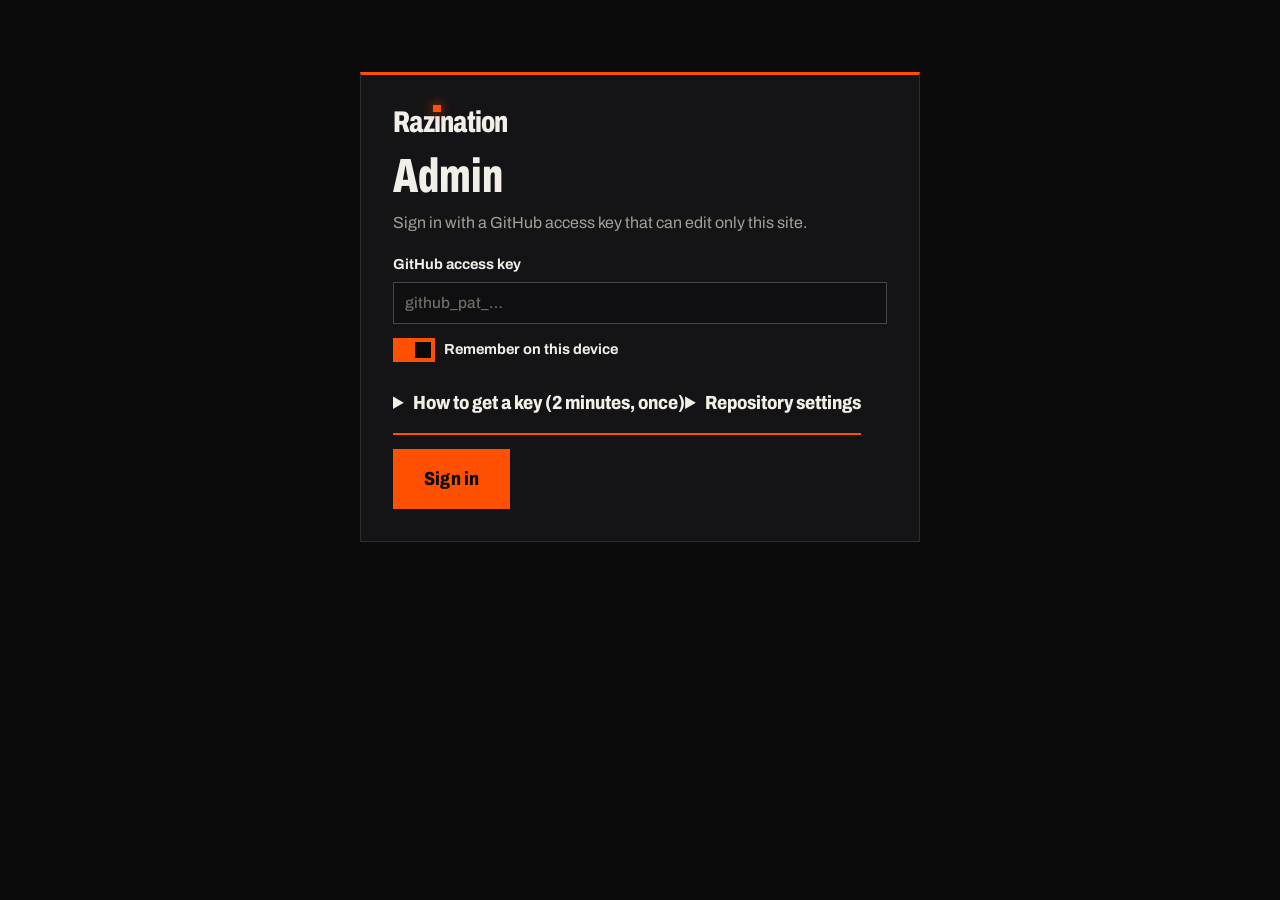
==== commit 6dfe5eb0: "Scroll-driven process, phone player, pricing on phones, section switches - How it works: a pinned sc" ====
--- a/admin/index.html
+++ b/admin/index.html
@@ -8,75 +8,84 @@
 <link rel="icon" href="data:image/svg+xml,%3Csvg xmlns='http://www.w3.org/2000/svg' viewBox='0 0 32 32'%3E%3Crect width='32' height='32' fill='%230E0E0F'/%3E%3Crect x='12' y='13' width='8' height='14' fill='%23F2EFE8'/%3E%3Crect x='11' y='4' width='10' height='6' fill='%23FF4F00'/%3E%3C/svg%3E">
 <link rel="stylesheet" href="../css/site.css">
 <style>
-  body { font-size: 16px; background: var(--paper); color: var(--ink); }
+  :root { color-scheme: dark; --a-bg: #0B0B0C; --a-card: #141416; --a-card-2: #1B1B1E; --a-field: #0F0F11; --a-line: #2C2C31; --a-line-2: #46464D; --a-text: #F2EFE8; --a-mute: #A3A097; }
+  body { font-size: 16px; background: var(--a-bg); color: var(--a-text); }
   body::before { display: none; }
+  a { color: var(--a-text); }
   .a-wrap { width: min(1080px, 100% - 32px); margin: 0 auto; }
-  .a-top { position: sticky; top: 0; z-index: 20; background: var(--ink); color: var(--paper); }
+  .a-top { position: sticky; top: 0; z-index: 20; background: rgba(11,11,12,.92); backdrop-filter: blur(10px); border-bottom: 1px solid var(--a-line); }
   .a-top .a-wrap { display: flex; align-items: center; gap: 16px; min-height: 64px; flex-wrap: wrap; padding: 10px 0; }
-  .a-top .logo { color: var(--paper); font-size: 26px; margin-right: auto; }
-  .a-top .logo small { font-family: var(--mono); font-stretch: 75%; font-weight: 500; font-size: 12px; letter-spacing: .06em; text-transform: uppercase; color: var(--mute-dark); margin-left: 10px; }
-  .a-status { font-family: var(--mono); font-stretch: 75%; font-size: 12.5px; letter-spacing: .04em; text-transform: uppercase; color: var(--mute-dark); }
+  .a-top .logo { color: var(--a-text); font-size: 26px; margin-right: auto; }
+  .a-top .logo small, .logo small { font-family: var(--mono); font-stretch: 75%; font-weight: 500; font-size: 12px; letter-spacing: .06em; text-transform: uppercase; color: var(--a-mute); margin-left: 10px; }
+  .a-status { font-family: var(--mono); font-stretch: 75%; font-size: 12.5px; letter-spacing: .04em; text-transform: uppercase; color: var(--a-mute); }
   .a-status.is-dirty { color: var(--orange); }
+  .btn { border-color: var(--orange); background: var(--orange); color: #0A0A0A; box-shadow: none; }
+  .btn::before { background: var(--a-text); }
+  .btn:hover { color: #0A0A0A; }
   .a-top .btn { min-height: 44px; font-size: 16px; padding: 0 18px; }
-  .a-top .btn:disabled { opacity: .4; cursor: default; }
-  .a-top .lnk { color: var(--paper); font-weight: 600; font-size: 15px; background: none; border: 0; cursor: pointer; text-decoration: underline; text-underline-offset: 4px; padding: 0; }
-  .a-tabs { display: flex; gap: 6px; margin: 28px 0 8px; flex-wrap: wrap; border-bottom: 2px solid var(--ink); }
-  .a-tab { font: 800 17px var(--sans); font-stretch: 85%; background: none; color: var(--ink); border: 2px solid transparent; border-bottom: 0; padding: 12px 18px; cursor: pointer; margin-bottom: -2px; }
-  .a-tab[aria-selected=true] { background: var(--ink); color: var(--paper); }
+  .a-top .btn:disabled { opacity: .35; cursor: default; }
+  .a-top .lnk { color: var(--a-text); font-weight: 600; font-size: 15px; background: none; border: 0; cursor: pointer; text-decoration: underline; text-underline-offset: 4px; padding: 0; }
+  .a-tabs { display: flex; gap: 6px; margin: 28px 0 8px; flex-wrap: wrap; border-bottom: 1px solid var(--a-line-2); }
+  .a-tab { font: 800 17px var(--sans); font-stretch: 85%; background: none; color: var(--a-mute); border: 1px solid transparent; border-bottom: 0; padding: 12px 18px; cursor: pointer; margin-bottom: -1px; }
+  .a-tab:hover { color: var(--a-text); }
+  .a-tab[aria-selected=true] { background: var(--a-card); color: var(--a-text); border-color: var(--a-line-2); box-shadow: inset 0 2px 0 var(--orange); }
   main.a-wrap { padding-bottom: 140px; }
   h1.a-h { font-weight: 800; font-stretch: 66%; font-size: 52px; line-height: .95; letter-spacing: -.015em; margin: 36px 0 10px; }
   h2.a-h { font-weight: 800; font-stretch: 75%; font-size: 30px; line-height: 1; margin: 44px 0 12px; }
-  .a-help { color: var(--mute); margin: 0 0 18px; max-width: 64ch; line-height: 1.5; }
-  .a-help code, .af code { font-family: var(--mono); font-size: 13px; background: var(--paper-2); padding: 1px 5px; }
-  .acard { background: #fff; border: 2px solid var(--ink); padding: 18px 20px; margin-bottom: 14px; }
-  .acard--flat { background: var(--paper-2); border-color: var(--line); }
+  .a-help { color: var(--a-mute); margin: 0 0 18px; max-width: 64ch; line-height: 1.5; }
+  .a-help code, .af code { font-family: var(--mono); font-size: 13px; background: var(--a-card-2); padding: 1px 5px; }
+  .acard { background: var(--a-card); border: 1px solid var(--a-line); padding: 18px 20px; margin-bottom: 14px; }
+  .acard--flat { background: var(--a-card-2); border-color: var(--a-line); }
   .row { display: flex; align-items: center; gap: 12px 14px; flex-wrap: wrap; }
   .grow { flex: 1; min-width: 180px; }
-  .thumb { width: 128px; aspect-ratio: 16/9; object-fit: cover; border: 1px solid var(--ink); background: var(--paper-2); flex: none; }
+  .thumb { width: 128px; aspect-ratio: 16/9; object-fit: cover; border: 1px solid var(--a-line-2); background: var(--a-card-2); flex: none; }
   .acard h3 { font-size: 22px; font-stretch: 80%; margin: 0 0 2px; }
-  .acard small { color: var(--mute); }
+  .acard small { color: var(--a-mute); }
   .af { display: grid; gap: 6px; font-weight: 700; font-size: 14.5px; margin-bottom: 14px; }
-  .af small { font-weight: 400; color: var(--mute); }
+  .af small { font-weight: 400; color: var(--a-mute); }
   .grid2 { display: grid; grid-template-columns: 1fr 1fr; gap: 0 18px; }
   .grid3 { display: grid; grid-template-columns: repeat(3, 1fr); gap: 0 18px; }
   .grid4 { display: grid; grid-template-columns: repeat(4, 1fr); gap: 0 14px; }
   @media (max-width: 720px) { .grid2, .grid3, .grid4 { grid-template-columns: 1fr; } }
   input[type=text], input[type=url], input[type=email], input[type=tel], input[type=password], input[type=number], input:not([type]), textarea, select {
-    width: 100%; font: 500 15.5px/1.4 var(--sans); color: var(--ink); background: #fff; border: 1.5px solid var(--line-strong); padding: 9px 11px; border-radius: 0;
+    width: 100%; font: 500 15.5px/1.4 var(--sans); color: var(--a-text); background: var(--a-field); border: 1px solid var(--a-line-2); padding: 9px 11px; border-radius: 0;
   }
-  input:focus, textarea:focus, select:focus { outline: 3px solid var(--ink); outline-offset: 0; border-color: var(--ink); }
+  input:focus, textarea:focus, select:focus { outline: 2px solid var(--orange); outline-offset: 0; border-color: var(--orange); }
+  ::placeholder { color: #6E6B65; }
   textarea { resize: vertical; min-height: 64px; }
-  input[type=file] { font: 500 14px var(--sans); }
+  input[type=file] { font: 500 14px var(--sans); color: var(--a-mute); }
+  input[type=file]::file-selector-button { font: 700 14px var(--sans); background: var(--a-card-2); color: var(--a-text); border: 1px solid var(--a-line-2); padding: 7px 12px; margin-right: 10px; cursor: pointer; }
   .sw { display: inline-flex; align-items: center; gap: 9px; font-weight: 700; font-size: 14.5px; cursor: pointer; user-select: none; }
-  .sw input { appearance: none; width: 42px; height: 24px; background: var(--line); position: relative; cursor: pointer; margin: 0; border: 2px solid var(--ink); }
-  .sw input::after { content: ""; position: absolute; top: 2px; left: 2px; width: 16px; height: 16px; background: var(--ink); transition: left .15s; }
-  .sw input:checked { background: var(--orange); }
-  .sw input:checked::after { left: 20px; }
-  .ib { font: 700 14px var(--sans); background: #fff; color: var(--ink); border: 2px solid var(--ink); padding: 7px 12px; cursor: pointer; text-decoration: none; display: inline-flex; align-items: center; gap: 6px; }
-  .ib:hover { background: var(--ink); color: var(--paper); }
-  .ib:disabled { opacity: .3; cursor: default; background: #fff; color: var(--ink); }
-  .ib--danger { border-color: var(--orange-text); color: var(--orange-text); }
-  .ib--danger:hover { background: var(--orange-text); color: #fff; }
-  .badge { display: inline-flex; align-items: center; gap: 6px; font-family: var(--mono); font-stretch: 75%; font-size: 11.5px; letter-spacing: .04em; text-transform: uppercase; padding: 3px 7px; background: var(--ink); color: var(--paper); vertical-align: middle; }
-  .badge--orange { background: var(--orange); color: var(--ink); }
-  .badge--line { background: none; color: var(--mute); border: 1px solid var(--line-strong); }
-  .edit { margin-top: 18px; padding-top: 18px; border-top: 2px solid var(--line); }
+  .sw input { appearance: none; width: 42px; height: 24px; background: var(--a-card-2); position: relative; cursor: pointer; margin: 0; border: 1px solid var(--a-line-2); flex: none; }
+  .sw input::after { content: ""; position: absolute; top: 3px; left: 3px; width: 16px; height: 16px; background: var(--a-mute); transition: left .15s, background .15s; }
+  .sw input:checked { background: var(--orange); border-color: var(--orange); }
+  .sw input:checked::after { left: 21px; background: #0A0A0A; }
+  .ib { font: 700 14px var(--sans); background: var(--a-card-2); color: var(--a-text); border: 1px solid var(--a-line-2); padding: 7px 12px; cursor: pointer; text-decoration: none; display: inline-flex; align-items: center; gap: 6px; }
+  .ib:hover { border-color: var(--a-text); }
+  .ib:disabled { opacity: .3; cursor: default; border-color: var(--a-line-2); }
+  .ib--danger { border-color: rgba(255,79,0,.5); color: #FF8A4C; }
+  .ib--danger:hover { background: var(--orange); border-color: var(--orange); color: #0A0A0A; }
+  .badge { display: inline-flex; align-items: center; gap: 6px; font-family: var(--mono); font-stretch: 75%; font-size: 11.5px; letter-spacing: .04em; text-transform: uppercase; padding: 3px 7px; background: var(--a-text); color: #0A0A0A; vertical-align: middle; }
+  .badge--orange { background: var(--orange); color: #0A0A0A; }
+  .badge--line { background: none; color: var(--a-mute); border: 1px solid var(--a-line-2); }
+  .edit { margin-top: 18px; padding-top: 18px; border-top: 1px solid var(--a-line); }
   .imgs { display: grid; grid-template-columns: repeat(3, 1fr); gap: 16px; }
   @media (max-width: 720px) { .imgs { grid-template-columns: 1fr; } }
   .imgs figure { margin: 0; display: grid; gap: 8px; }
-  .imgs img { width: 100%; aspect-ratio: 16/9; object-fit: cover; border: 1px solid var(--ink); background: var(--paper-2); }
-  .imgs .empty { aspect-ratio: 16/9; display: grid; place-items: center; border: 1px dashed var(--line-strong); color: var(--mute); font-size: 13px; text-align: center; padding: 8px; }
-  .login { width: min(560px, 100% - 32px); margin: 8vh auto; background: #fff; border: 2px solid var(--ink); padding: 32px; }
+  .imgs img { width: 100%; aspect-ratio: 16/9; object-fit: cover; border: 1px solid var(--a-line-2); background: var(--a-card-2); }
+  .imgs .empty { aspect-ratio: 16/9; display: grid; place-items: center; border: 1px dashed var(--a-line-2); color: var(--a-mute); font-size: 13px; text-align: center; padding: 8px; }
+  .login { width: min(560px, 100% - 32px); margin: 8vh auto; background: var(--a-card); border: 1px solid var(--a-line); border-top: 3px solid var(--orange); padding: 32px; }
+  .login .logo { color: var(--a-text); }
   .login h1 { font-weight: 800; font-stretch: 66%; font-size: 48px; line-height: .95; margin: 14px 0 12px; }
-  .login ol { color: var(--mute); padding-left: 1.2em; font-size: 15px; line-height: 1.5; }
+  .login ol { color: var(--a-mute); padding-left: 1.2em; font-size: 15px; line-height: 1.5; }
   .login li { margin-bottom: 6px; }
-  .msg { padding: 14px 16px; background: #fff; border: 2px solid var(--ink); margin: 18px 0; font-weight: 600; }
-  .msg--err { border-color: var(--orange-text); color: var(--orange-text); }
-  .msg--ok { border-left: 10px solid var(--ink); }
+  .msg { padding: 14px 16px; background: var(--a-card); border: 1px solid var(--a-line-2); margin: 18px 0; font-weight: 600; }
+  .msg--err { border-color: var(--orange); color: #FF8A4C; }
+  .msg--ok { border-left: 6px solid var(--orange); }
   details.more { margin: 8px 0 14px; }
   details.more summary { cursor: pointer; font-weight: 800; font-stretch: 85%; margin-bottom: 12px; }
-  .pill { display: inline-block; font-family: var(--mono); font-stretch: 75%; font-size: 12px; text-transform: uppercase; letter-spacing: .04em; color: var(--mute); }
-  .sticky-note { position: fixed; right: 16px; bottom: 16px; z-index: 30; background: var(--ink); color: var(--paper); padding: 12px 16px; display: none; gap: 12px; align-items: center; box-shadow: 0 0 0 2px var(--orange); }
+  .pill { display: inline-block; font-family: var(--mono); font-stretch: 75%; font-size: 12px; text-transform: uppercase; letter-spacing: .04em; color: var(--a-mute); margin-bottom: 10px; }
+  .sticky-note { position: fixed; right: 16px; bottom: 16px; z-index: 30; background: var(--a-card); color: var(--a-text); padding: 12px 16px; display: none; gap: 12px; align-items: center; box-shadow: 0 0 0 1px var(--orange), 0 20px 40px rgba(0,0,0,.6); }
   .sticky-note.show { display: flex; }
   .sticky-note .btn { min-height: 40px; font-size: 15px; padding: 0 14px; }
   .measure { position: absolute; left: -9999px; top: 0; white-space: nowrap; font-size: 100px; }
--- a/css/site.css
+++ b/css/site.css
@@ -10,7 +10,7 @@
 :root{
   --bg:#070708; --bg-2:#0E0E11; --bg-3:#16161B;
   --fg:#F4F1EA; --fg-2:#B9B5AC; --fg-3:#7E7A72;
-  --rule:rgba(244,241,234,.12); --rule-2:rgba(244,241,234,.22);
+  --rule:rgba(244,241,234,.12); --rule-2:rgba(244,241,234,.22); --shade:7,7,8; --grain:.07; --card-shadow:rgba(0,0,0,.7);
   --hot:#FF4F00; --hot-2:#FF7A33;
   --hot-glow:0 0 18px rgba(255,79,0,.55),0 0 60px rgba(255,79,0,.28);
   --sans:"Archivo","Arial Narrow",Arial,sans-serif;
@@ -25,7 +25,7 @@
 *{box-sizing:border-box;min-width:0}
 html{scroll-behavior:smooth;scroll-padding-top:90px;-webkit-text-size-adjust:100%}
 body{margin:0;background:var(--bg);color:var(--fg);font:400 17px/1.55 var(--sans);-webkit-font-smoothing:antialiased;overflow-x:clip}
-body::before{content:"";position:fixed;inset:-50%;z-index:90;pointer-events:none;opacity:.07;
+body::before{content:"";position:fixed;inset:-50%;z-index:90;pointer-events:none;opacity:var(--grain);
   background-image:url("data:image/svg+xml,%3Csvg xmlns='http://www.w3.org/2000/svg' width='160' height='160'%3E%3Cfilter id='n'%3E%3CfeTurbulence type='fractalNoise' baseFrequency='.9' numOctaves='2' stitchTiles='stitch'/%3E%3C/filter%3E%3Crect width='100%25' height='100%25' filter='url(%23n)'/%3E%3C/svg%3E");
   animation:grain 1.2s steps(6) infinite}
 @keyframes grain{0%{transform:translate(0,0)}20%{transform:translate(-3%,2%)}40%{transform:translate(2%,-3%)}60%{transform:translate(-2%,-1%)}80%{transform:translate(3%,3%)}100%{transform:translate(0,0)}}
@@ -36,6 +36,16 @@
 ul,ol{margin:0;padding:0;list-style:none}
 h1,h2,h3{margin:0;font-weight:800;text-wrap:balance}
 :focus-visible{outline:2px solid var(--hot);outline-offset:3px}
+html[data-theme=light]{--bg:#F6F6F4;--bg-2:#FFFFFF;--bg-3:#ECECE9;--fg:#121316;--fg-2:#474950;--fg-3:#74767D;--rule:rgba(18,19,22,.1);--rule-2:rgba(18,19,22,.2);--shade:246,246,244;--grain:0;--card-shadow:rgba(18,19,22,.14);--hot:#E64A00;--hot-2:#F06A1E;--hot-glow:none}
+html[data-theme=light] body::before,html[data-theme=light] .glow{display:none}
+html[data-theme=light] .sq,html[data-theme=light] .logo .i::after,html[data-theme=light] .foot__mark .i::after{box-shadow:none}
+html[data-theme=light] .card,html[data-theme=light] .price,html[data-theme=light] .who,html[data-theme=light] .hstep__art,html[data-theme=light] .price__panel{box-shadow:0 1px 2px rgba(18,19,22,.04),0 10px 30px -14px rgba(18,19,22,.18)}
+html[data-theme=light] .card:hover,html[data-theme=light] .card.is-center,html[data-theme=light] .price--core{box-shadow:0 0 0 1px var(--hot),0 18px 40px -18px rgba(230,74,0,.35)}
+html[data-theme=light] .btn--hot{box-shadow:none}html[data-theme=light] .btn--hot:hover{box-shadow:0 10px 24px -10px rgba(230,74,0,.6)}
+html[data-theme=light] .price--core{background:var(--bg-2)}
+html[data-theme=light] .hero__screen{box-shadow:0 0 0 1px var(--rule-2),0 40px 90px -30px rgba(18,19,22,.45)}
+html[data-theme=light] .flow__run,html[data-theme=light] .how__dot,html[data-theme=light] .how__line i,html[data-theme=light] .carousel__bar i,html[data-theme=light] .story__bar i{box-shadow:none}
+html{transition:background-color .3s}
 .skip{position:absolute;left:12px;top:-80px;z-index:200;background:var(--hot);color:#000;padding:12px 16px;font-weight:700;text-decoration:none}
 .skip:focus{top:12px}
 .sq{display:inline-block;width:8px;height:8px;background:var(--hot);flex:none;box-shadow:0 0 10px rgba(255,79,0,.8)}
@@ -44,8 +54,8 @@
 
 .eyebrow{display:inline-flex;align-items:center;gap:10px;font-family:var(--mono);font-stretch:75%;font-weight:500;font-size:12.5px;letter-spacing:.12em;text-transform:uppercase;color:var(--fg-2)}
 .eyebrow--hot{color:var(--hot)}
-.big{font-stretch:62%;font-size:clamp(52px,8.4vw,150px);line-height:.86;letter-spacing:-.015em}
-.huge{font-stretch:62%;font-size:clamp(64px,12vw,230px);line-height:.84;letter-spacing:-.02em}
+.big{font-stretch:62%;font-size:clamp(42px,5.2vw,88px);line-height:.9;letter-spacing:-.012em}
+.huge{font-stretch:62%;font-size:clamp(46px,6.4vw,110px);line-height:.88;letter-spacing:-.015em}
 .hot{color:var(--hot);text-shadow:var(--hot-glow)}
 
 /* logo: the first i carries an orange square for a dot */
@@ -75,6 +85,8 @@
 .nav a:hover,.nav a[aria-current=page]{color:var(--fg)}
 .nav a:hover::after,.nav a[aria-current=page]::after{transform:none}
 @media(max-width:860px){.nav{display:none}}
+.top .btn{white-space:nowrap}
+@media(max-width:400px){.top{gap:12px}.top .logo{font-size:26px}.top .btn--sm{padding:0 12px;font-size:14.5px}}
 
 /* cursor light */
 .glow{position:fixed;left:0;top:0;width:620px;height:620px;margin:-310px 0 0 -310px;border-radius:50%;pointer-events:none;z-index:1;
@@ -85,7 +97,7 @@
 /* reveals */
 .reveal{opacity:0;transform:translateY(18px);transition:opacity .9s var(--ease),transform .9s var(--ease)}
 .is-in .reveal,.reveal.is-in{opacity:1;transform:none}
-.reveal-up{overflow:hidden;padding-bottom:.06em}
+.reveal-up{overflow:hidden;padding-bottom:.18em;margin-bottom:-.12em}
 .reveal-up>span{display:inline-block;transform:translateY(105%);transition:transform 1s var(--ease)}
 .reveal-up.is-in>span{transform:none}
 .reveal-up>span+span{transition-delay:.08s}
@@ -94,13 +106,13 @@
 /* =====================================================================
    HERO: full-screen footage of real mistakes
    ===================================================================== */
-.hero{position:relative;min-height:100svh;display:flex;flex-direction:column;justify-content:flex-end;padding:120px var(--gut) 132px;overflow:hidden;isolation:isolate}
+.hero{position:relative;min-height:100svh;display:flex;flex-direction:column;justify-content:flex-end;padding:120px var(--gut) 120px;overflow:hidden;isolation:isolate}
 .hero__media{position:absolute;inset:0;z-index:-2;background:#000;overflow:hidden}
 .hero__amb{position:absolute;inset:-10%;width:120%;height:120%;filter:blur(60px) saturate(1.8);opacity:.85;transform:scale(1.1)}
-.hero__shade{position:absolute;inset:0;background:radial-gradient(ellipse 70% 80% at 75% 40%,rgba(7,7,8,.1),rgba(7,7,8,.85) 70%),linear-gradient(0deg,var(--bg),rgba(7,7,8,0) 40%)}
-.hero__screen{position:absolute;z-index:-1;right:var(--gut);top:clamp(110px,15vh,170px);width:min(60vw,1060px);aspect-ratio:16/9;background:#000;
-  transform:perspective(1800px) rotateY(-17deg) rotateX(5deg) rotateZ(.6deg);transform-origin:100% 50%;
-  box-shadow:0 0 0 1px rgba(244,241,234,.14),0 50px 140px rgba(0,0,0,.8),0 0 160px rgba(255,79,0,.22);overflow:hidden}
+.hero__shade{position:absolute;inset:0;background:radial-gradient(ellipse 70% 80% at 75% 40%,rgba(var(--shade),.1),rgba(var(--shade),.86) 70%),linear-gradient(0deg,var(--bg),rgba(var(--shade),0) 40%)}
+.hero__screen{position:absolute;z-index:-1;right:var(--gut);top:clamp(110px,15vh,160px);width:min(50vw,860px);aspect-ratio:16/9;background:#000;
+  transform:perspective(1800px) rotateY(-16deg) rotateX(4deg) rotateZ(.5deg);transform-origin:100% 50%;
+  box-shadow:0 0 0 1px var(--rule-2),0 40px 110px var(--card-shadow),0 0 140px rgba(255,79,0,.22);overflow:hidden}
 .hero__poster,.hero__v{position:absolute;inset:0;width:100%;height:100%;object-fit:cover;transition:opacity .6s}
 .hero__v{opacity:0}
 .hero__v.is-on{opacity:1}
@@ -114,9 +126,9 @@
 .rec{width:9px;height:9px;border-radius:50%;background:#ff2a1a;box-shadow:0 0 12px #ff2a1a;animation:blink 1.2s steps(2) infinite}
 @keyframes blink{50%{opacity:.15}}
 @media(max-width:900px){.hero{justify-content:flex-start;padding-top:96px}.hero__screen{position:relative;right:auto;top:auto;width:100%;transform:none;margin-bottom:10px}}
-.hero__inner{position:relative;max-width:1250px}
-.hero__h{font-stretch:62%;font-size:clamp(76px,14.4vw,272px);line-height:.8;letter-spacing:-.02em;margin:22px 0 34px}
-.hero__h .ln{display:block;overflow:hidden;padding-bottom:.05em}
+.hero__inner{position:relative;max-width:1000px}
+.hero__h{font-stretch:62%;font-size:clamp(58px,8.6vw,150px);line-height:.84;letter-spacing:-.018em;margin:18px 0 28px}
+.hero__h .ln{display:block;overflow:hidden;padding-bottom:.2em;margin-bottom:-.16em}
 .hero__h .ln>span{display:inline-block;transform:translateY(105%);transition:transform 1.1s var(--ease)}
 .hero__h .ln+.ln>span{transition-delay:.12s}
 .is-in .hero__h .ln>span,.no-js .hero__h .ln>span{transform:none}
@@ -136,33 +148,30 @@
 .cue__bar i{display:block;height:100%;width:100%;background:var(--hot);box-shadow:0 0 8px var(--hot);transform-origin:left;transform:scaleX(var(--p,0))}
 @media(max-width:700px){.hero{padding-bottom:160px}.hud--tr{display:none}.hero__h{margin-bottom:24px}.hero__cta .btn{flex:1 1 100%}}
 
-.hero--page{min-height:auto;padding-top:170px;padding-bottom:40px}
-.hero__h--page{font-size:clamp(64px,11.5vw,210px)}
-
-/* marquee */
-.marquee{overflow:hidden;border-block:1px solid var(--rule);padding:18px 0;background:var(--bg)}
-.marquee__track{display:flex;width:max-content;animation:marq 38s linear infinite}
-.marquee span{font-weight:800;font-stretch:62%;font-size:clamp(44px,6vw,96px);line-height:1;text-transform:uppercase;padding:0 .35em;color:transparent;-webkit-text-stroke:1.5px var(--rule-2);white-space:nowrap}
-.marquee span.o{color:var(--hot);-webkit-text-stroke:0;text-shadow:var(--hot-glow)}
-@keyframes marq{to{transform:translateX(-50%)}}
+.hero--page{min-height:auto;padding-top:150px;padding-bottom:30px}
+.hero__h--page{font-size:clamp(52px,7.6vw,132px)}
+
 
 /* =====================================================================
    STORY: pinned scroll scene
    ===================================================================== */
-.story{position:relative;height:420vh;--p:0;--s1:0;--s2:0}
-.story__pin{position:sticky;top:0;height:100svh;overflow:hidden;display:grid;place-items:center;perspective:1400px}
-.story__caps{position:absolute;left:var(--gut);bottom:12vh;z-index:5;width:min(900px,100% - 2*var(--gut));pointer-events:none}
-.story__cap{position:absolute;left:0;bottom:0;display:grid;gap:14px;font-weight:800;font-stretch:66%;font-size:clamp(44px,6.4vw,110px);line-height:.9;letter-spacing:-.01em;opacity:0;transform:translateY(30px);transition:opacity .5s var(--ease),transform .7s var(--ease);text-shadow:0 4px 40px rgba(0,0,0,.7)}
-.story__cap.is-on{opacity:1;transform:none}
-.story__cap--big{font-size:clamp(60px,10vw,190px)}
-.story__slide{position:absolute;width:min(1000px,78vw);aspect-ratio:16/9;container-type:inline-size;transform-origin:50% 60%;
-  transform:translateY(calc(var(--s1) * -8vh)) rotateX(calc(var(--s1) * 24deg)) rotateZ(calc(var(--s1) * -6deg)) scale(calc(1 - var(--s1) * .24));
-  filter:grayscale(var(--s1)) brightness(calc(1 - var(--s1) * .55));opacity:calc(1 - var(--s2) * 1.5);
-  box-shadow:0 40px 120px rgba(0,0,0,.7)}
-.story__sim{position:absolute;inset:0;clip-path:inset(calc(50% - var(--s2) * 50%) calc(50% - var(--s2) * 50%));background:#000}
+.story{position:relative;height:340vh;--p:0;--s1:0;--s2:0}
+.story__pin{position:sticky;top:0;height:100svh;overflow:hidden;display:grid;grid-template-columns:minmax(0,4fr) minmax(0,7fr);align-items:center;gap:clamp(24px,4vw,70px);padding:80px var(--gut) 60px}
+.story__caps{position:relative;height:min(46vh,380px);pointer-events:none}
+.story__cap{position:absolute;left:0;right:0;top:50%;display:grid;gap:14px;font-weight:800;font-stretch:66%;font-size:clamp(34px,3.8vw,64px);line-height:.95;letter-spacing:-.01em;opacity:0;transform:translateY(calc(-50% + 26px));transition:opacity .5s var(--ease),transform .7s var(--ease)}
+.story__cap.is-on{opacity:1;transform:translateY(-50%)}
+.story__cap--big{font-size:clamp(40px,4.6vw,78px);color:var(--hot);text-shadow:var(--hot-glow)}
+.story__stage{position:relative;width:100%;max-width:880px;aspect-ratio:16/9;justify-self:center;perspective:1400px}
+.story__slide{position:absolute;inset:0;container-type:inline-size;transform-origin:50% 60%;
+  transform:translateY(calc(var(--s1) * -3%)) rotateX(calc(var(--s1) * 22deg)) rotateZ(calc(var(--s1) * -5deg)) scale(calc(1 - var(--s1) * .18));
+  filter:grayscale(var(--s1)) brightness(calc(1 - var(--s1) * .5));opacity:calc(1 - var(--s2) * 1.6);
+  box-shadow:0 30px 90px var(--card-shadow)}
+.story__sim{position:absolute;inset:0;background:#000;overflow:hidden;opacity:var(--s2);
+  transform:perspective(1400px) rotateY(calc((1 - var(--s2)) * 24deg)) scale(calc(.82 + var(--s2) * .18));
+  box-shadow:0 0 0 1px var(--rule-2),0 30px 90px var(--card-shadow),0 0 calc(var(--s2) * 120px) rgba(255,79,0,.3)}
 .story__sim video{width:100%;height:100%;object-fit:cover}
-.story__sim::after{content:"";position:absolute;inset:0;background:linear-gradient(0deg,rgba(7,7,8,.9),rgba(7,7,8,0) 55%),linear-gradient(90deg,rgba(7,7,8,.55),rgba(7,7,8,0) 50%)}
-.story__bar{position:absolute;left:var(--gut);right:var(--gut);bottom:5vh;height:2px;background:var(--rule);z-index:5}
+@media(max-width:900px){.story{height:300vh}.story__pin{grid-template-columns:1fr;align-content:center;gap:24px}.story__caps{height:150px;order:2}}
+.story__bar{position:absolute;left:var(--gut);right:var(--gut);bottom:28px;height:2px;background:var(--rule);z-index:5}
 .story__bar i{display:block;height:100%;background:var(--hot);box-shadow:0 0 10px var(--hot);transform-origin:left;transform:scaleX(var(--p))}
 /* the lovingly dull slide */
 .slide{position:absolute;inset:0;display:grid;grid-template-rows:auto auto 1fr auto;font-family:Arial,Helvetica,sans-serif;color:#333;background:#fff}
@@ -180,29 +189,44 @@
 /* =====================================================================
    SECTIONS
    ===================================================================== */
-.sec{position:relative;padding:clamp(110px,14vw,220px) 0}
+.sec{position:relative;padding:clamp(56px,6vw,96px) 0}
 .sec--tight{padding-top:40px}
-.sec__head{display:grid;gap:22px;margin-bottom:clamp(48px,6vw,90px);max-width:1100px}
+.sec__head{display:grid;gap:18px;margin-bottom:clamp(32px,4vw,56px);max-width:1100px}
+.sec__head--row{max-width:none;grid-template-columns:minmax(0,1.3fr) minmax(0,1fr);align-items:end;gap:18px 60px}
+@media(max-width:900px){.sec__head--row{grid-template-columns:1fr}}
 .sec__lede{max-width:46ch;font-size:clamp(18px,1.4vw,21px);line-height:1.5;color:var(--fg-2)}
-.more{display:inline-flex;align-items:center;gap:12px;margin-top:48px;font-weight:800;font-stretch:80%;font-size:22px;text-decoration:none;border-bottom:2px solid var(--hot);padding-bottom:4px}
+.more{display:inline-flex;align-items:center;gap:12px;font-weight:800;font-stretch:80%;font-size:19px;text-decoration:none;border-bottom:2px solid var(--hot);padding-bottom:4px}
 .more .ic{transition:transform .3s var(--ease)}
 .more:hover .ic{transform:translateX(6px)}
 
 /* cards: footage on hover, glow, tilt */
-.cards{display:grid;gap:clamp(16px,2vw,28px)}
-.cards--home{grid-template-columns:1.5fr 1fr}
-.cards--home .card--big{grid-row:span 2}
-.cards--home.cards--1{grid-template-columns:1fr}
-.cards--home.cards--2{grid-template-columns:1fr 1fr}
-.cards--home.cards--2 .card--big{grid-row:auto}
-.cards--grid{grid-template-columns:repeat(2,minmax(0,1fr))}
-@media(max-width:900px){.cards--home,.cards--home.cards--2,.cards--grid{grid-template-columns:minmax(0,1fr)}.cards--home .card--big{grid-row:auto}}
+.cards{display:grid;gap:clamp(16px,2vw,26px)}
+.cards--grid{grid-template-columns:repeat(3,minmax(0,1fr))}
+@media(max-width:1100px){.cards--grid{grid-template-columns:repeat(2,minmax(0,1fr))}}
+@media(max-width:640px){.cards--grid{grid-template-columns:minmax(0,1fr)}}
+/* a coverflow-style carousel: the centred card faces you and plays */
+.carousel{position:relative;margin-inline:calc(var(--gut) * -1)}
+.carousel__track{display:flex;gap:clamp(14px,1.6vw,24px);overflow-x:auto;scroll-snap-type:x mandatory;scroll-behavior:smooth;padding:30px calc(50vw - min(210px,40vw)) 40px;scrollbar-width:none;perspective:1600px;cursor:grab;outline-offset:-4px}
+.carousel__track::-webkit-scrollbar{display:none}
+.carousel__track.is-drag{cursor:grabbing;scroll-snap-type:none;scroll-behavior:auto}
+.carousel .card{flex:0 0 min(420px,80vw);scroll-snap-align:center;
+  transform:rotateY(calc(var(--d,0) * -26deg)) scale(calc(1 - var(--ad,0) * .14)) translateZ(0);opacity:calc(1 - var(--ad,0) * .45);transition:transform .25s linear,opacity .25s,border-color .3s,box-shadow .4s}
+.carousel .card.is-center{border-color:rgba(255,79,0,.7);box-shadow:0 0 0 1px rgba(255,79,0,.4),0 30px 80px -30px rgba(255,79,0,.5)}
+.carousel .card.is-center .card__media video.is-ready{opacity:1}
+.carousel .card.is-center .card__play{opacity:1;transform:none}
+.carousel__ui{display:flex;flex-wrap:wrap;align-items:center;gap:14px 18px;padding:0 var(--gut)}
+.carousel__btn{display:grid;place-items:center;width:52px;height:52px;border:1px solid var(--rule-2);background:none;cursor:pointer;transition:border-color .2s,color .2s}
+.carousel__btn:hover{border-color:var(--hot);color:var(--hot)}
+.carousel__count{font-family:var(--mono);font-stretch:75%;font-size:13px;letter-spacing:.1em;color:var(--fg-3)}
+.carousel__count b{color:var(--fg);font-weight:500}
+.carousel__bar{flex:1;min-width:120px;height:2px;background:var(--rule)}
+.carousel__bar i{display:block;height:100%;background:var(--hot);box-shadow:0 0 8px var(--hot);transform-origin:left;transform:scaleX(var(--cp,0))}
+.carousel__ui .more{margin-left:auto}
 .card{position:relative;display:flex;flex-direction:column;background:var(--bg-2);border:1px solid var(--rule);transform:perspective(1200px) rotateX(var(--rx,0deg)) rotateY(var(--ry,0deg));transition:transform .5s var(--ease),border-color .3s,box-shadow .4s}
 .card:hover,.card:focus-within{border-color:rgba(255,79,0,.65);box-shadow:0 0 0 1px rgba(255,79,0,.4),0 30px 80px -30px rgba(255,79,0,.45)}
 .card.is-target{border-color:var(--hot);box-shadow:var(--hot-glow)}
 .card__hit{position:absolute;inset:0;z-index:3;background:none;border:0;cursor:pointer}
 .card__media{position:relative;aspect-ratio:16/9;overflow:hidden;background:#000}
-.card--big .card__media{flex:1;aspect-ratio:auto;min-height:360px}
 .card__media img,.card__media video{position:absolute;inset:0;width:100%;height:100%;object-fit:cover;transition:opacity .4s,transform 1.2s var(--ease)}
 .card__media video,.card__after{opacity:0}
 .card:hover .card__media video.is-ready,.card:focus-within .card__media video.is-ready,.card:hover .card__after,.card:focus-within .card__after{opacity:1}
@@ -215,15 +239,15 @@
 .card__body{display:grid;gap:10px;padding:22px 24px 26px}
 .card__topic{font-family:var(--mono);font-stretch:75%;font-size:12px;letter-spacing:.12em;text-transform:uppercase;color:var(--hot)}
 .card__topic span{color:var(--fg-3)}
-.card h3{font-stretch:66%;font-size:clamp(34px,3.2vw,54px);line-height:.92;letter-spacing:-.01em}
-.card--big h3{font-size:clamp(44px,4.6vw,80px)}
-.card__chain{display:flex;flex-wrap:wrap;align-items:center;gap:8px 12px;color:var(--fg-2);font-size:16px}
-.card__chain .ic{color:var(--fg-3)}
-.card__chain b{color:var(--fg);font-weight:700}
+.card h3{font-stretch:66%;font-size:clamp(28px,2.3vw,38px);line-height:.95;letter-spacing:-.01em}
+.card--big h3{font-size:clamp(28px,2.3vw,38px)}
+.card__chain{display:grid;gap:4px;color:var(--fg-2);font-size:16px;line-height:1.35}
+.card__chain b{display:flex;align-items:center;gap:8px;color:var(--fg);font-weight:700}
+.card__chain .ic{color:var(--hot)}
 
 /* facts */
-.sec--facts{padding:0}
-.facts{display:grid;grid-template-columns:repeat(6,minmax(0,1fr));border-block:1px solid var(--rule)}
+.sec--facts{padding:0 0 clamp(40px,5vw,72px)}
+.facts{display:grid;grid-template-columns:repeat(var(--n,6),minmax(0,1fr));border-block:1px solid var(--rule)}
 .facts li{display:grid;gap:10px;align-content:start;padding:clamp(24px,3vw,44px) clamp(14px,1.6vw,26px);border-right:1px solid var(--rule)}
 .facts li:last-child{border-right:0}
 .facts span{font-family:var(--mono);font-stretch:75%;font-size:11.5px;letter-spacing:.12em;text-transform:uppercase;color:var(--fg-3)}
@@ -232,49 +256,159 @@
 @media(max-width:1100px){.facts{grid-template-columns:repeat(3,1fr)}.facts li:nth-child(3){border-right:0}.facts li:nth-child(-n+3){border-bottom:1px solid var(--rule)}}
 @media(max-width:600px){.facts{grid-template-columns:1fr 1fr}.facts li{border-bottom:1px solid var(--rule)}.facts li:nth-child(even){border-right:0}.facts li:nth-child(3){border-right:1px solid var(--rule)}}
 
-/* process: a glowing line through five steps */
-.steps{position:relative;display:grid;grid-template-columns:repeat(5,minmax(0,1fr));gap:28px;padding-top:70px;--p:0}
-.steps::before,.steps::after{content:"";position:absolute;left:0;right:0;top:36px;height:2px;background:var(--rule)}
-.steps::after{background:linear-gradient(90deg,var(--hot-2),var(--hot));box-shadow:0 0 14px var(--hot);transform-origin:left;transform:scaleX(var(--p))}
-.step{position:relative;display:grid;gap:10px;align-content:start}
-.step__wk{position:absolute;top:-70px;font-family:var(--mono);font-stretch:75%;font-size:11.5px;letter-spacing:.12em;text-transform:uppercase;color:var(--fg-3)}
-.step__dot{position:absolute;top:-41px;width:14px;height:14px;background:var(--bg);border:2px solid var(--fg-3);transform:rotate(45deg);transition:background .4s,border-color .4s,box-shadow .4s}
-.step.is-lit .step__dot{background:var(--hot);border-color:var(--hot);box-shadow:var(--hot-glow)}
-.step__n{font-family:var(--mono);font-stretch:75%;font-size:12px;color:var(--fg-3)}
-.step h3{font-stretch:70%;font-size:clamp(30px,2.6vw,44px);line-height:.92}
-.step--hot h3{color:var(--hot);text-shadow:0 0 24px rgba(255,79,0,.45)}
-.step p{color:var(--fg-2);font-size:16px;line-height:1.45}
-.step__you{margin-top:6px;padding-top:12px;border-top:1px solid var(--rule);color:var(--fg)!important}
-.step__you b{color:var(--hot);font-weight:700}
-@media(max-width:980px){.steps{grid-template-columns:1fr;gap:44px;padding:0 0 0 44px}.steps::before,.steps::after{left:6px;right:auto;top:0;bottom:0;width:2px;height:auto}.steps::after{transform-origin:top;transform:scaleY(var(--p))}.step__wk{position:static}.step__dot{top:4px;left:-44px}}
+/* process: without JS a list; with JS a pinned scene driven by scroll, like the slide-to-simulation story */
+.how{position:relative;padding:clamp(56px,6vw,96px) 0}
+.how__head{display:grid;grid-template-columns:minmax(0,1.3fr) minmax(0,1fr);align-items:end;gap:14px 60px;margin-bottom:clamp(28px,3vw,44px)}
+.how__head .eyebrow{margin-bottom:14px}
+.how__h{font-stretch:62%;font-size:clamp(40px,4.6vw,76px);line-height:.92;letter-spacing:-.012em}
+.how__lede{max-width:46ch;color:var(--fg-2);font-size:clamp(16px,1.3vw,20px);line-height:1.5}
+.how__steps{display:grid;grid-template-columns:repeat(auto-fit,minmax(220px,1fr));gap:22px}
+.hstep{display:grid;gap:16px;align-content:start}
+.hstep__art{position:relative;aspect-ratio:16/9;background:var(--bg-2);border:1px solid var(--rule);display:grid;place-items:center;padding:7% 9%}
+.hstep__art svg{width:100%;height:100%}
+.hstep__tag{position:absolute;left:14px;top:12px;font-family:var(--mono);font-stretch:75%;font-size:11px;letter-spacing:.12em;text-transform:uppercase;color:var(--fg-3)}
+.hstep--hot .hstep__art{border-color:rgba(255,79,0,.5)}
+.hstep__n{font-family:var(--mono);font-stretch:75%;font-size:12px;letter-spacing:.12em;text-transform:uppercase;color:var(--fg-3)}
+.hstep__n b{color:var(--hot);font-weight:500}
+.hstep h3{margin:10px 0 10px;font-stretch:66%;font-size:clamp(28px,2.6vw,44px);line-height:.95;letter-spacing:-.01em}
+.hstep--hot h3{color:var(--hot);text-shadow:var(--hot-glow)}
+.hstep p{color:var(--fg-2);font-size:clamp(16px,1.2vw,18px);line-height:1.45}
+.hstep__you{margin-top:16px;padding-top:12px;border-top:1px solid var(--rule);color:var(--fg)!important}
+.hstep__you b{color:var(--hot);font-weight:700}
+.how__track{display:none}
+@media(min-width:1100px){.how__steps{grid-template-columns:repeat(var(--n,5),minmax(0,1fr))}}
+.how.is-pin{height:calc(100svh + var(--n,5) * 70svh);padding:0}
+.how.is-pin .how__pin{position:sticky;top:0;height:100svh;display:grid;grid-template-rows:auto minmax(0,1fr) auto;padding:clamp(84px,11vh,108px) 0 clamp(16px,3vh,30px);overflow:hidden}
+.how.is-pin .how__head{margin-bottom:clamp(14px,3vh,34px)}
+.how.is-pin .how__steps{position:relative;display:block;min-height:0}
+.how.is-pin .hstep{position:absolute;inset:0;display:grid;grid-template-columns:minmax(0,7fr) minmax(0,5fr);align-items:center;gap:clamp(24px,4vw,70px);pointer-events:none}
+.how.is-pin .hstep.is-on{pointer-events:auto}
+.how.is-pin .hstep__art{width:100%;max-height:100%;justify-self:center;transform-origin:50% 60%;
+  transform:perspective(1400px) rotateY(calc((1 - var(--e)) * 24deg)) rotateX(calc(var(--x) * 22deg)) rotateZ(calc(var(--x) * -5deg)) scale(calc(.82 + var(--e) * .18 - var(--x) * .18));
+  opacity:calc(var(--e) - var(--x) * 1.6);filter:grayscale(var(--x)) brightness(calc(1 - var(--x) * .5));
+  box-shadow:0 0 0 1px var(--rule),0 30px 90px var(--card-shadow),0 0 calc(var(--e) * (1 - var(--x)) * 110px) rgba(255,79,0,.2)}
+.how.is-pin .hstep__txt{opacity:calc(var(--e) * 2 - 1 - var(--x) * 2.4);transform:translateY(calc((1 - var(--e)) * 34px - var(--x) * 34px))}
+.how.is-pin .hstep:not(.is-on) .art *{animation-play-state:paused}
+.how.is-pin .how__track{display:block;padding-top:18px}
+.how__line{position:relative;height:2px;margin:0 7px;background:var(--rule)}
+.how__line i{position:absolute;left:0;top:0;height:100%;width:calc(var(--q,0) * 100%);background:linear-gradient(90deg,var(--hot-2),var(--hot));box-shadow:0 0 10px var(--hot)}
+.how__dot{position:absolute;z-index:2;top:50%;left:calc(var(--q,0) * 100%);width:14px;height:14px;margin:-7px 0 0 -7px;background:var(--hot);transform:rotate(45deg);box-shadow:0 0 14px var(--hot),0 0 40px var(--hot)}
+.how__marks{position:relative;height:58px;margin:0 7px}
+.how__marks li{position:absolute;top:-7px;left:calc(var(--at) * 100%);display:grid;justify-items:center;gap:7px;transform:translateX(-50%);text-align:center;white-space:nowrap;cursor:pointer}
+.how__marks li:first-child{transform:translateX(-6px);justify-items:start;text-align:left}
+.how__marks li:last-child{transform:translateX(calc(-100% + 6px));justify-items:end;text-align:right}
+.how__marks i{width:12px;height:12px;background:var(--bg);border:2px solid var(--fg-3);transform:rotate(45deg);transition:background .3s,border-color .3s}
+.how__marks li.is-on i{background:var(--hot);border-color:var(--hot)}
+.how__marks span{font-family:var(--mono);font-stretch:75%;font-size:11px;letter-spacing:.1em;text-transform:uppercase;color:var(--fg-3);transition:color .3s}
+.how__marks li.is-on span{color:var(--hot)}
+.how__marks b{font-weight:700;font-size:14.5px;color:var(--fg-3);transition:color .3s}
+.how__marks li.is-cur b{color:var(--fg)}
+@media(max-width:900px){.how__head{grid-template-columns:1fr}}
+@media(max-width:820px){
+  .how.is-pin{height:calc(100svh + var(--n,5) * 60svh)}
+  .how.is-pin .how__pin{padding-top:78px}
+  .how.is-pin .how__lede{display:none}
+  .how.is-pin .how__h{font-size:clamp(34px,10vw,52px)}
+  .how.is-pin .how__head .eyebrow{margin-bottom:10px}
+  .how.is-pin .hstep{grid-template-columns:1fr;align-content:center;gap:18px}
+  .how.is-pin .hstep__art{max-height:none;max-width:min(100%,calc((100svh - 470px) * 16 / 9));min-width:200px}
+  .how.is-pin .hstep h3{font-size:clamp(28px,8.4vw,40px);margin:8px 0}
+  .how.is-pin .hstep p{font-size:16px}
+  .how.is-pin .hstep__you{margin-top:12px;padding-top:10px}
+  .how__marks{height:34px}
+  .how__marks b{display:none}
+  .how__marks span{font-size:9.5px;letter-spacing:.04em}
+}
+@media(max-height:560px) and (min-width:560px){
+  .how.is-pin .how__pin{padding-top:70px}
+  .how.is-pin .how__lede{display:none}
+  .how.is-pin .how__h{font-size:34px}
+  .how.is-pin .hstep{grid-template-columns:minmax(0,5fr) minmax(0,6fr)}
+  .how.is-pin .hstep__art{max-width:none;min-width:0;max-height:100%}
+  .how__marks{height:34px}.how__marks b{display:none}
+}
+/* the drawings */
+.art{fill:none;stroke-linecap:round;stroke-linejoin:round}
+.art__thin{stroke:var(--fg-3);stroke-width:2}
+.art__stroke{stroke:var(--fg);stroke-width:3}
+.art__stroke--hot{stroke:var(--hot)}
+.art__ok{fill:var(--bg-3);stroke:var(--fg-3);stroke-width:1.5}
+.art__bad{fill:var(--hot);filter:drop-shadow(0 0 6px rgba(255,79,0,.8))}
+.art__ring{stroke:var(--fg);stroke-width:3;fill:rgba(255,79,0,.08)}
+.art__lens{animation:scan 4s var(--ease) infinite}
+@keyframes scan{0%{transform:translate(10px,0)}55%,85%{transform:translate(88px,0)}100%{transform:translate(10px,0)}}
+.art--find .art__bad{animation:blink2 4s infinite}
+@keyframes blink2{0%,50%{opacity:.35}58%,85%{opacity:1}100%{opacity:.35}}
+.art__draw{stroke:var(--fg);stroke-width:2.5;stroke-dasharray:400;stroke-dashoffset:400;animation:draw 4s var(--ease) infinite}
+.art__draw--2{stroke:var(--fg-2);animation-delay:.4s}
+@keyframes draw{0%{stroke-dashoffset:400}55%,85%{stroke-dashoffset:0}100%{stroke-dashoffset:400}}
+.art__pop{fill:var(--hot);transform-origin:120px 30px;animation:pop 4s infinite}
+@keyframes pop{0%,55%{transform:scale(0)}65%,85%{transform:scale(1)}100%{transform:scale(0)}}
+.art__runner{fill:var(--hot);filter:drop-shadow(0 0 6px var(--hot))}
+.art__ok-s{stroke:var(--fg-3);stroke-width:3;opacity:.0}
+.art--fork .art__ok-s{opacity:0}
+.art__boom{transform-origin:136px 67px;animation:boom 3.2s infinite}
+@keyframes boom{0%,80%{transform:scale(.6);opacity:.35}88%{transform:scale(1.3);opacity:1}100%{transform:scale(1);opacity:.6}}
+.art__blk{fill:var(--bg-3);stroke:var(--fg-2);stroke-width:1.5;transform-box:fill-box;transform-origin:50% 100%;animation:stack 4s var(--ease) infinite}
+.art__blk--2{animation-delay:.25s}.art__blk--3{animation-delay:.5s}.art__blk--4{animation-delay:.75s;stroke:none}
+@keyframes stack{0%{transform:translateY(-30px);opacity:0}20%,85%{transform:none;opacity:1}100%{opacity:0}}
+.art__track{fill:var(--bg-3)}
+.art__zone{fill:rgba(255,79,0,.25)}
+.art__fill{fill:var(--hot);transform-box:fill-box;transform-origin:0 50%;animation:meter 4s var(--ease) infinite}
+@keyframes meter{0%{transform:scaleX(.05)}30%{transform:scaleX(.95)}55%,85%{transform:scaleX(.72)}100%{transform:scaleX(.05)}}
+.art__cursor{fill:var(--fg);animation:cursor 4s var(--ease) infinite}
+@keyframes cursor{0%{transform:translate(30px,40px)}30%{transform:translate(118px,52px)}55%,85%{transform:translate(98px,52px)}100%{transform:translate(30px,40px)}}
+.art__tick{stroke:var(--hot);stroke-width:4;stroke-dasharray:40;stroke-dashoffset:40;animation:tick 4s infinite}
+@keyframes tick{0%,55%{stroke-dashoffset:40}68%,85%{stroke-dashoffset:0}100%{stroke-dashoffset:40}}
 
 /* pricing */
-.prices{display:grid;grid-template-columns:repeat(3,minmax(0,1fr));gap:clamp(16px,2vw,28px);align-items:stretch}
-.price{position:relative;display:flex;flex-direction:column;padding:clamp(28px,3vw,44px);background:var(--bg-2);border:1px solid var(--rule)}
+.prices{display:grid;grid-template-columns:repeat(var(--n,3),minmax(0,1fr));gap:clamp(12px,2vw,28px);align-items:stretch}
+.price{position:relative;display:flex;flex-direction:column;padding:clamp(24px,3vw,44px);background:var(--bg-2);border:1px solid var(--rule)}
 .price--core{background:linear-gradient(180deg,rgba(255,79,0,.14),rgba(255,79,0,.02) 60%),var(--bg-2);border-color:rgba(255,79,0,.7);box-shadow:0 0 0 1px rgba(255,79,0,.35),0 40px 120px -40px rgba(255,79,0,.55)}
+.price__pick{display:none}
+.price__more{display:flex;flex-direction:column;flex:1}
 .price__wk{font-family:var(--mono);font-stretch:75%;font-size:12px;letter-spacing:.12em;text-transform:uppercase;color:var(--fg-3)}
-.price h3{margin-top:24px;font-stretch:62%;font-size:clamp(40px,3.6vw,60px);line-height:.9}
-.price__amt{display:flex;align-items:baseline;gap:10px;margin-top:12px;font-weight:800;font-stretch:66%;font-size:clamp(64px,6vw,108px);line-height:.9;letter-spacing:-.02em}
+.price h3{margin-top:18px;font-stretch:62%;font-size:clamp(32px,2.6vw,44px);line-height:.9}
+.price__amt{display:flex;align-items:baseline;gap:10px;margin-top:10px;font-weight:800;font-stretch:66%;font-size:clamp(44px,4.2vw,72px);line-height:.9;letter-spacing:-.02em}
 .price--core .price__amt{color:var(--hot);text-shadow:var(--hot-glow)}
 .price__amt span{font-family:var(--mono);font-stretch:75%;font-weight:500;font-size:12px;letter-spacing:.12em;text-transform:uppercase;color:var(--fg-3);text-shadow:none}
 .price__for{margin:18px 0 22px;font-size:17px;font-weight:600;line-height:1.4}
-.price ul{display:grid;gap:10px;margin-bottom:32px;padding-top:20px;border-top:1px solid var(--rule);color:var(--fg-2);font-size:15.5px;line-height:1.45}
-.price li{display:grid;grid-template-columns:14px 1fr;gap:10px}
-.price li::before{content:"";width:7px;height:7px;margin-top:7px;background:var(--hot)}
+.price ul,.price__panel ul{display:grid;gap:10px;margin-bottom:32px;padding-top:20px;border-top:1px solid var(--rule);color:var(--fg-2);font-size:15.5px;line-height:1.45}
+.price li,.price__panel li{display:grid;grid-template-columns:14px 1fr;gap:10px}
+.price li::before,.price__panel li::before{content:"";width:7px;height:7px;margin-top:7px;background:var(--hot)}
 .price .btn{margin-top:auto}
+.prices__detail{display:none}
 .terms{display:flex;flex-wrap:wrap;gap:10px 28px;margin-top:30px;color:var(--fg-2);font-size:15.5px}
 .terms span{display:inline-flex;align-items:center;gap:10px}
 .terms span::before{content:"";width:6px;height:6px;background:var(--fg-3)}
-@media(max-width:980px){.prices{grid-template-columns:1fr}.price--core{order:-1}}
+@media(max-width:980px) and (min-width:701px){.price{padding:22px 18px}.price li{font-size:14.5px}}
+@media(max-width:700px){
+  .prices{gap:8px}
+  .price{padding:14px 8px 16px;align-items:center;text-align:center;box-shadow:none;transition:border-color .2s,background .2s}
+  .price__pick{display:block;position:absolute;inset:0;z-index:2;width:100%;background:none;border:0;cursor:pointer}
+  .price__more{display:none}
+  .price__wk{font-size:9.5px;letter-spacing:.04em}
+  .price h3{margin-top:8px;font-size:clamp(20px,6vw,26px)}
+  .price__amt{flex-direction:column;align-items:center;gap:5px;margin-top:8px;font-size:clamp(24px,7.4vw,34px)}
+  .price__amt span{font-size:9.5px}
+  .price.is-sel{border-color:var(--hot);box-shadow:0 0 0 1px var(--hot)}
+  .price.is-sel::after{content:"";position:absolute;left:50%;bottom:-6px;width:10px;height:10px;margin-left:-5px;background:var(--hot);transform:rotate(45deg)}
+  .prices__detail{display:block;margin-top:14px}
+  .price__panel{display:none;padding:20px 18px;background:var(--bg-2);border:1px solid var(--hot)}
+  .price__panel.is-sel{display:flex;flex-direction:column;animation:qin .35s var(--ease)}
+  .price__panel .price__for{margin:10px 0 16px}
+  .price__panel ul{margin-bottom:22px;padding-top:16px}
+  .no-js .price__more{display:flex}.no-js .prices{grid-template-columns:1fr}.no-js .prices__detail{display:none}
+}
 
 /* about */
-.who{display:grid;grid-template-columns:minmax(0,5fr) minmax(0,7fr);gap:clamp(40px,6vw,110px);align-items:center}
-.who__pic{position:relative;margin:0;aspect-ratio:4/5;overflow:hidden;background:#000}
+.who{display:grid;grid-template-columns:minmax(0,4fr) minmax(0,8fr);gap:clamp(28px,5vw,80px);align-items:center;padding:clamp(20px,3.4vw,52px);background:var(--bg-2);border:1px solid var(--rule)}
+.who__pic{position:relative;margin:0;aspect-ratio:4/5;max-width:400px;overflow:hidden;background:#000}
 .who__pic img{width:100%;height:100%;object-fit:cover;filter:grayscale(1) contrast(1.15) brightness(.9)}
 .who__pic::after{content:"";position:absolute;inset:0;background:linear-gradient(180deg,rgba(255,79,0,0) 35%,rgba(255,79,0,.55));mix-blend-mode:screen}
-.who__pic figcaption{position:absolute;left:24px;bottom:22px;z-index:2;display:grid;font-weight:800;font-stretch:70%;font-size:34px;line-height:1}
+.who__pic figcaption{position:absolute;left:20px;bottom:18px;z-index:2;display:grid;font-weight:800;font-stretch:70%;font-size:26px;line-height:1;color:#F4F1EA}
 .who__pic figcaption span{font-family:var(--mono);font-stretch:75%;font-weight:500;font-size:12px;letter-spacing:.12em;text-transform:uppercase;color:var(--fg);margin-top:8px}
-.who blockquote{margin:22px 0 40px;font-weight:700;font-stretch:76%;font-size:clamp(32px,3.6vw,62px);line-height:1.02;letter-spacing:-.01em}
+.who blockquote{margin:18px 0 32px;font-weight:700;font-stretch:78%;font-size:clamp(24px,2.3vw,38px);line-height:1.1;letter-spacing:-.008em}
 .who__facts{display:grid;grid-template-columns:1fr 1fr;border-top:1px solid var(--rule)}
 .who__facts div{padding:18px 18px 18px 0;border-bottom:1px solid var(--rule)}
 .who__facts dt{font-family:var(--mono);font-stretch:75%;font-size:11.5px;letter-spacing:.12em;text-transform:uppercase;color:var(--fg-3)}
@@ -286,7 +420,7 @@
 .sec__head--side{position:sticky;top:110px}
 .qa{border-top:1px solid var(--rule)}
 .qa details{border-bottom:1px solid var(--rule)}
-.qa summary{list-style:none;cursor:pointer;display:flex;justify-content:space-between;gap:24px;align-items:center;padding:26px 0;font-weight:800;font-stretch:80%;font-size:clamp(22px,2vw,30px);line-height:1.1;transition:color .2s}
+.qa summary{list-style:none;cursor:pointer;display:flex;justify-content:space-between;gap:24px;align-items:center;padding:22px 0;font-weight:800;font-stretch:82%;font-size:clamp(19px,1.5vw,24px);line-height:1.15;transition:color .2s}
 .qa summary::-webkit-details-marker{display:none}
 .qa summary:hover{color:var(--hot)}
 .qa summary i{position:relative;flex:none;width:18px;height:18px}
@@ -297,22 +431,59 @@
 @media(max-width:900px){.faq{grid-template-columns:1fr}.sec__head--side{position:static}}
 
 /* contact */
-.sec--contact{background:radial-gradient(ellipse 80% 60% at 70% 100%,rgba(255,79,0,.18),rgba(255,79,0,0) 70%),var(--bg);border-top:1px solid var(--rule)}
-.sec--contact .huge{margin-bottom:clamp(40px,5vw,80px)}
-.contact__grid{display:grid;grid-template-columns:minmax(0,4fr) minmax(0,7fr);gap:clamp(36px,5vw,90px);align-items:start}
+.sec--contact{background:var(--bg-2);border-top:1px solid var(--rule)}
+.sec--contact::before{content:"";position:absolute;left:0;right:0;top:-1px;height:1px;background:linear-gradient(90deg,transparent,var(--hot) 30%,var(--hot) 70%,transparent);opacity:.7}
+.contact__grid{display:grid;grid-template-columns:minmax(0,5fr) minmax(0,7fr);gap:clamp(32px,5vw,80px);align-items:start}
+.contact__side .big{margin:16px 0 20px}
 .promise{display:grid;gap:12px;margin-top:30px}
 .promise li{display:flex;gap:12px;align-items:baseline;font-weight:600}
 .promise li::before{content:"✓";color:var(--hot);font-weight:800}
 .contact__alt{margin-top:30px;color:var(--fg-2)}
 .contact__alt a{color:var(--fg)}
-.report form{display:grid;gap:18px}
+.report{--fg:#121316;--fg-2:#474950;--fg-3:#74767D;--rule:rgba(18,19,22,.12);--rule-2:rgba(18,19,22,.24);--bg:#FFFFFF;background:#F4F2EC;color:#121316;border-top:4px solid var(--hot);box-shadow:0 0 0 1px rgba(255,79,0,.25),0 40px 110px -40px rgba(0,0,0,.9),0 0 90px -20px rgba(255,79,0,.25)}
+html[data-theme=light] .report{--fg:#F4F1EA;--fg-2:#BDBAB2;--fg-3:#8E8B84;--rule:rgba(244,241,234,.12);--rule-2:rgba(244,241,234,.26);--bg:#1C1D20;background:#121316;color:#F4F1EA;box-shadow:0 40px 90px -40px rgba(18,19,22,.6)}
+html[data-theme=light] .sec--contact{background:var(--bg-3)}
+.report__prog{flex:1;max-width:220px;height:2px;margin-left:auto;background:var(--rule);align-self:center}
+.report__prog i{display:block;height:100%;background:var(--hot);box-shadow:0 0 8px var(--hot);transform-origin:left;transform:scaleX(var(--wp,0));transition:transform .5s var(--ease)}
+.qs{margin:0;padding:0;border:0;display:grid;gap:18px}
+.qs legend{display:flex;flex-wrap:wrap;align-items:baseline;gap:6px 14px;padding:0;margin-bottom:18px;font-weight:800;font-stretch:72%;font-size:clamp(28px,2.6vw,42px);line-height:1}
+.qs__n{font-family:var(--mono);font-stretch:75%;font-weight:500;font-size:12px;letter-spacing:.12em;color:var(--hot)}
+.qs legend em{flex-basis:100%;font-style:normal;font-family:var(--mono);font-stretch:75%;font-weight:500;font-size:11.5px;letter-spacing:.12em;text-transform:uppercase;color:var(--fg-3)}
+.qs__opts{display:grid;grid-template-columns:repeat(2,minmax(0,1fr));gap:10px}
+.qs__opts label{position:relative}
+.qs__opts input{position:absolute;opacity:0;width:1px;height:1px}
+.qs__opts span{display:flex;align-items:center;gap:12px;min-height:56px;padding:12px 16px;border:1px solid var(--rule-2);font-weight:700;font-size:16.5px;cursor:pointer;transition:border-color .2s,background .2s,color .2s}
+.qs__opts span::before{content:"";flex:none;width:14px;height:14px;border:1.5px solid var(--fg-3);transition:all .2s}
+.qs[data-multi] .qs__opts span::before{border-radius:0}
+.qs:not([data-multi]) .qs__opts span::before{border-radius:50%}
+.qs__opts span:hover{border-color:var(--fg)}
+.qs__opts input:checked+span{border-color:var(--hot);background:rgba(255,79,0,.14)}
+.qs__opts input:checked+span::before{background:var(--hot);border-color:var(--hot);box-shadow:0 0 10px var(--hot)}
+.qs__opts input:focus-visible+span{outline:2px solid var(--hot);outline-offset:2px}
+.qs__nav{display:flex;justify-content:space-between;align-items:center;gap:16px;margin-top:6px}
+.qs__back{background:none;border:0;color:var(--fg-2);font-weight:700;cursor:pointer;text-decoration:underline;text-underline-offset:4px;padding:8px 0}
+.qs__back:hover{color:var(--fg)}
+.report__note{font-size:13.5px;color:var(--fg-3)}
+.report__note a{color:var(--fg-2)}
+.report.is-wizard .qs{display:none}
+.report.is-wizard .qs.is-on{display:grid;animation:qin .45s var(--ease)}
+@keyframes qin{from{opacity:0;transform:translateX(24px)}to{opacity:1;transform:none}}
+.report:not(.is-wizard) .qs+.qs{margin-top:34px;padding-top:28px;border-top:1px solid var(--rule)}
+.report:not(.is-wizard) [data-next],.report:not(.is-wizard) [data-back]{display:none}
+.btn--ink{background:var(--fg);border-color:var(--fg);color:var(--bg)}
+.btn--ink::before{background:var(--hot)}
+.btn--ink:hover{color:#0A0A0A;border-color:var(--hot)}
+@media(max-width:600px){.qs__opts{grid-template-columns:1fr}}
+.report__head{display:flex;gap:18px;align-items:center;padding:16px 26px;border-bottom:1px solid var(--rule);font-family:var(--mono);font-stretch:75%;font-size:11.5px;letter-spacing:.12em;text-transform:uppercase;color:var(--fg-3)}
+.report__head [data-step-label]{color:var(--hot)}
+.report form{display:grid;gap:18px;padding:28px 26px 30px}
 .f2{display:grid;grid-template-columns:1fr 1fr;gap:18px}
 .fld{display:grid;gap:8px}
 .fld span,.chips legend{font-family:var(--mono);font-stretch:75%;font-size:11.5px;letter-spacing:.12em;text-transform:uppercase;color:var(--fg-2)}
 .fld em,.chips em{font-style:normal;color:var(--fg-3);text-transform:none;letter-spacing:0}
-.fld input,.fld textarea{width:100%;padding:14px 0;background:transparent;border:0;border-bottom:1.5px solid var(--rule-2);color:var(--fg);font:500 19px/1.4 var(--sans);border-radius:0;transition:border-color .2s}
+.fld input,.fld textarea{width:100%;padding:13px 14px;background:var(--bg);border:1px solid var(--rule-2);color:var(--fg);font:500 17px/1.4 var(--sans);border-radius:0;transition:border-color .2s,box-shadow .2s}
 .fld textarea{resize:vertical;min-height:110px}
-.fld input:focus,.fld textarea:focus{outline:0;border-bottom-color:var(--hot);box-shadow:0 1px 0 var(--hot)}
+.fld input:focus,.fld textarea:focus{outline:0;border-color:var(--hot);box-shadow:0 0 0 3px rgba(255,79,0,.2)}
 .fld ::placeholder{color:var(--fg-3)}
 .chips{display:flex;flex-wrap:wrap;gap:8px;margin:0;padding:0;border:0}
 .chips legend{margin-bottom:10px;padding:0}
@@ -326,21 +497,22 @@
 .report__foot p{font-size:13.5px;color:var(--fg-3);max-width:36ch}
 .report__err{color:var(--hot);font-weight:600}
 .report__err:empty{display:none}
-.report__done{display:none;padding:30px 0}
-.report__done h3{margin-top:16px;font-stretch:66%;font-size:clamp(40px,4vw,64px);line-height:.95}
+.report__done{display:none;padding:34px 26px}
+.report__done h3{margin-top:14px;font-stretch:66%;font-size:clamp(32px,3vw,48px);line-height:.95}
 .report.is-sent form{display:none}
 .report.is-sent .report__done{display:block}
 .hp{display:none}
 @media(max-width:900px){.contact__grid,.f2{grid-template-columns:1fr}}
+@media(max-width:600px){.report form{padding:22px 18px}}
 .closer__row{display:flex;flex-wrap:wrap;justify-content:space-between;align-items:flex-end;gap:24px}
 
 /* groups on the simulations page */
-.group+.group{margin-top:clamp(90px,10vw,160px)}
+.group+.group{margin-top:clamp(64px,7vw,110px)}
 .group__head{display:flex;flex-wrap:wrap;justify-content:space-between;align-items:flex-end;gap:16px;margin-bottom:40px}
 .group__head p{font-family:var(--mono);font-stretch:75%;font-size:12px;letter-spacing:.12em;text-transform:uppercase;color:var(--fg-3)}
 
 /* footer with a giant wordmark */
-.foot{position:relative;padding:80px 0 30px;border-top:1px solid var(--rule);overflow:hidden}
+.foot{position:relative;padding:64px 0 26px;border-top:1px solid var(--rule);overflow:hidden}
 .foot__top{display:grid;grid-template-columns:2fr 1.4fr 1fr;gap:40px;align-items:start}
 .foot__why{display:flex;gap:14px;max-width:40ch;color:var(--fg-2);font-size:16px;line-height:1.5}
 .foot__why .sq{margin-top:7px}
@@ -348,7 +520,7 @@
 .foot__nav a,.foot__contact a{text-decoration:none;font-weight:600}
 .foot__nav a:hover,.foot__contact a:hover{color:var(--hot)}
 .foot__contact{display:grid;gap:8px}
-.foot__mark{margin:clamp(40px,6vw,90px) 0 0;font-weight:800;font-stretch:62%;font-size:24vw;line-height:.75;letter-spacing:-.03em;color:transparent;-webkit-text-stroke:1.5px var(--rule-2);white-space:nowrap}
+.foot__mark{margin:clamp(36px,5vw,70px) 0 0;font-weight:800;font-stretch:62%;font-size:13vw;line-height:.78;letter-spacing:-.03em;color:transparent;-webkit-text-stroke:1.2px var(--rule-2);white-space:nowrap}
 .foot__base{display:flex;flex-wrap:wrap;justify-content:space-between;gap:16px;margin-top:30px;padding-top:22px;border-top:1px solid var(--rule);color:var(--fg-3);font-size:14px}
 .foot__base a{text-decoration:none}
 .foot__base a:hover{color:var(--fg)}
@@ -373,16 +545,51 @@
 .player__x{width:44px;justify-content:center;padding:0!important}
 .player__stage{position:relative;display:grid;place-items:center;padding:18px var(--gut);min-height:0}
 .player__screen{position:relative;width:min(100%,calc((100svh - 190px) * 16 / 9));aspect-ratio:16/9;background:#000;box-shadow:0 0 0 1px var(--rule),0 0 120px rgba(255,79,0,.18);overflow:hidden}
-.player__screen:fullscreen{width:100%;height:100%;aspect-ratio:auto;box-shadow:none}
 .player__screen iframe{position:absolute;left:0;top:0;width:1280px;height:720px;border:0;transform-origin:0 0}
 .player__lesson{display:flex;flex-wrap:wrap;align-items:center;gap:8px 18px;padding:14px var(--gut) 20px;border-top:1px solid var(--rule)}
 .player__lesson b{font-weight:800;font-stretch:80%;font-size:20px}
 @media(max-width:700px){.player__chain,.player__lesson{display:none}.player__title b{font-size:24px}}
+.player__turn{display:none}
+/* phones held upright: ask to turn the phone, the simulation waits behind */
+@media(hover:none) and (orientation:portrait) and (max-width:820px){
+  .player__turn{position:absolute;inset:0;z-index:4;display:grid;place-content:center;justify-items:center;gap:14px;padding:30px;background:#030304;text-align:center}
+  .player__turn b{font-weight:800;font-stretch:70%;font-size:34px;line-height:1}
+  .player__turn span{color:var(--fg-2);max-width:26ch}
+  .player__phone{width:46px;height:78px;border:3px solid var(--fg);border-radius:9px;position:relative;margin-bottom:10px;animation:turn 2.4s var(--ease) infinite}
+  .player__phone::after{content:"";position:absolute;left:50%;bottom:5px;width:10px;height:3px;margin-left:-5px;background:var(--hot)}
+}
+@keyframes turn{0%,25%{transform:rotate(0)}55%,85%{transform:rotate(-90deg)}100%{transform:rotate(0)}}
+/* phones held sideways: the simulation takes the height, the controls sit in a slim column */
+@media(orientation:landscape) and (max-height:540px){
+  .player[open]{grid-template-columns:minmax(0,1fr) auto;grid-template-rows:minmax(0,1fr)}
+  .player__bar{grid-column:2;grid-row:1;flex-direction:column;flex-wrap:nowrap;justify-content:flex-start;gap:8px;padding:8px;border-bottom:0;border-left:1px solid var(--rule)}
+  .player__title,.player__chain,.player__lesson{display:none}
+  .player__act{flex-direction:column-reverse}
+  .player__act button{width:44px;padding:0;justify-content:center;font-size:0}
+  .player__stage{grid-column:1;grid-row:1;padding:6px}
+  .player__screen{width:min(100%,calc((100svh - 12px) * 16 / 9))}
+}
+/* full screen (or full window where the browser has no full screen, e.g. iPhone) */
+.player:fullscreen{width:100vw;height:100vh}
+.player.is-max{grid-template-columns:minmax(0,1fr) auto;grid-template-rows:minmax(0,1fr)}
+.player.is-max .player__bar{grid-column:2;grid-row:1;flex-direction:column;flex-wrap:nowrap;justify-content:flex-start;gap:8px;padding:8px;border:0;border-left:1px solid var(--rule)}
+.player.is-max .player__title,.player.is-max .player__chain,.player.is-max .player__lesson{display:none}
+.player.is-max .player__act{flex-direction:column-reverse}
+.player.is-max .player__act button{width:44px;padding:0;justify-content:center;font-size:0}
+.player.is-max .player__stage{grid-column:1;grid-row:1;padding:0}
+.player.is-max .player__screen{width:min(100%,calc(100svh * 16 / 9));box-shadow:none}
+@media(hover:none) and (orientation:portrait) and (max-width:820px){
+  .player.is-max{grid-template-columns:minmax(0,1fr);grid-template-rows:auto minmax(0,1fr)}
+  .player.is-max .player__bar{grid-column:1;flex-direction:row;border-left:0;border-bottom:1px solid var(--rule);padding:12px var(--gut)}
+  .player.is-max .player__title{display:grid;margin-right:auto}
+  .player.is-max .player__act{flex-direction:row}
+  .player.is-max .player__stage{grid-row:2}
+}
 
 /* legal pages */
 .legal{padding:150px 0 100px}
 .legal .wrap{max-width:780px}
-.legal h1{font-stretch:62%;font-size:clamp(56px,9vw,120px);line-height:.9;margin-bottom:40px}
+.legal h1{font-stretch:62%;font-size:clamp(46px,6.4vw,92px);line-height:.9;margin-bottom:36px}
 .legal h2{font-stretch:80%;font-size:24px;margin:42px 0 10px}
 .legal p,.legal address{margin:0 0 1em;font-style:normal;color:var(--fg-2);line-height:1.65}
 .legal a{color:var(--fg)}
@@ -397,4 +604,15 @@
   .story__pin{position:relative;height:auto;display:grid;gap:30px;padding:80px var(--gut)}
   .story__slide,.story__sim,.story__caps,.story__cap{position:relative;inset:auto;left:auto;bottom:auto;transform:none!important;filter:none!important;opacity:1!important;clip-path:none!important}
   .story__slide{width:100%}.story__sim{aspect-ratio:16/9}.story__bar{display:none}.story__caps{display:grid;gap:30px}
-}
+  .art__draw,.art__tick{stroke-dashoffset:0}.art__pop{transform:none}.art__lens{transform:translate(88px,0)}
+}
+html[data-theme=light] .hero__amb{opacity:.5}
+
+/* theme switch */
+.theme{position:relative;width:44px;height:44px;flex:none;border:1px solid var(--rule-2);background:none;cursor:pointer;display:grid;place-items:center;transition:border-color .2s}
+.theme:hover{border-color:var(--hot)}
+.theme__sun{position:relative;width:16px;height:16px;border-radius:50%;background:var(--fg);box-shadow:inset -6px -3px 0 0 var(--bg);transition:box-shadow .3s,background .3s}
+html[data-theme=light] .theme__sun{background:var(--hot);box-shadow:0 0 0 3px rgba(255,79,0,.2),0 0 12px rgba(255,79,0,.6)}
+html[data-theme=light] .top.is-scrolled{background:rgba(255,255,255,.86)}
+html[data-theme=light] .player{background:#0B0B0C;color:#F4F1EA;--fg:#F4F1EA;--fg-2:#B9B5AC;--rule:rgba(244,241,234,.12);--rule-2:rgba(244,241,234,.22)}
+html[data-theme=light] .card__media::after{background:linear-gradient(0deg,rgba(0,0,0,.45),rgba(0,0,0,0) 45%)}
